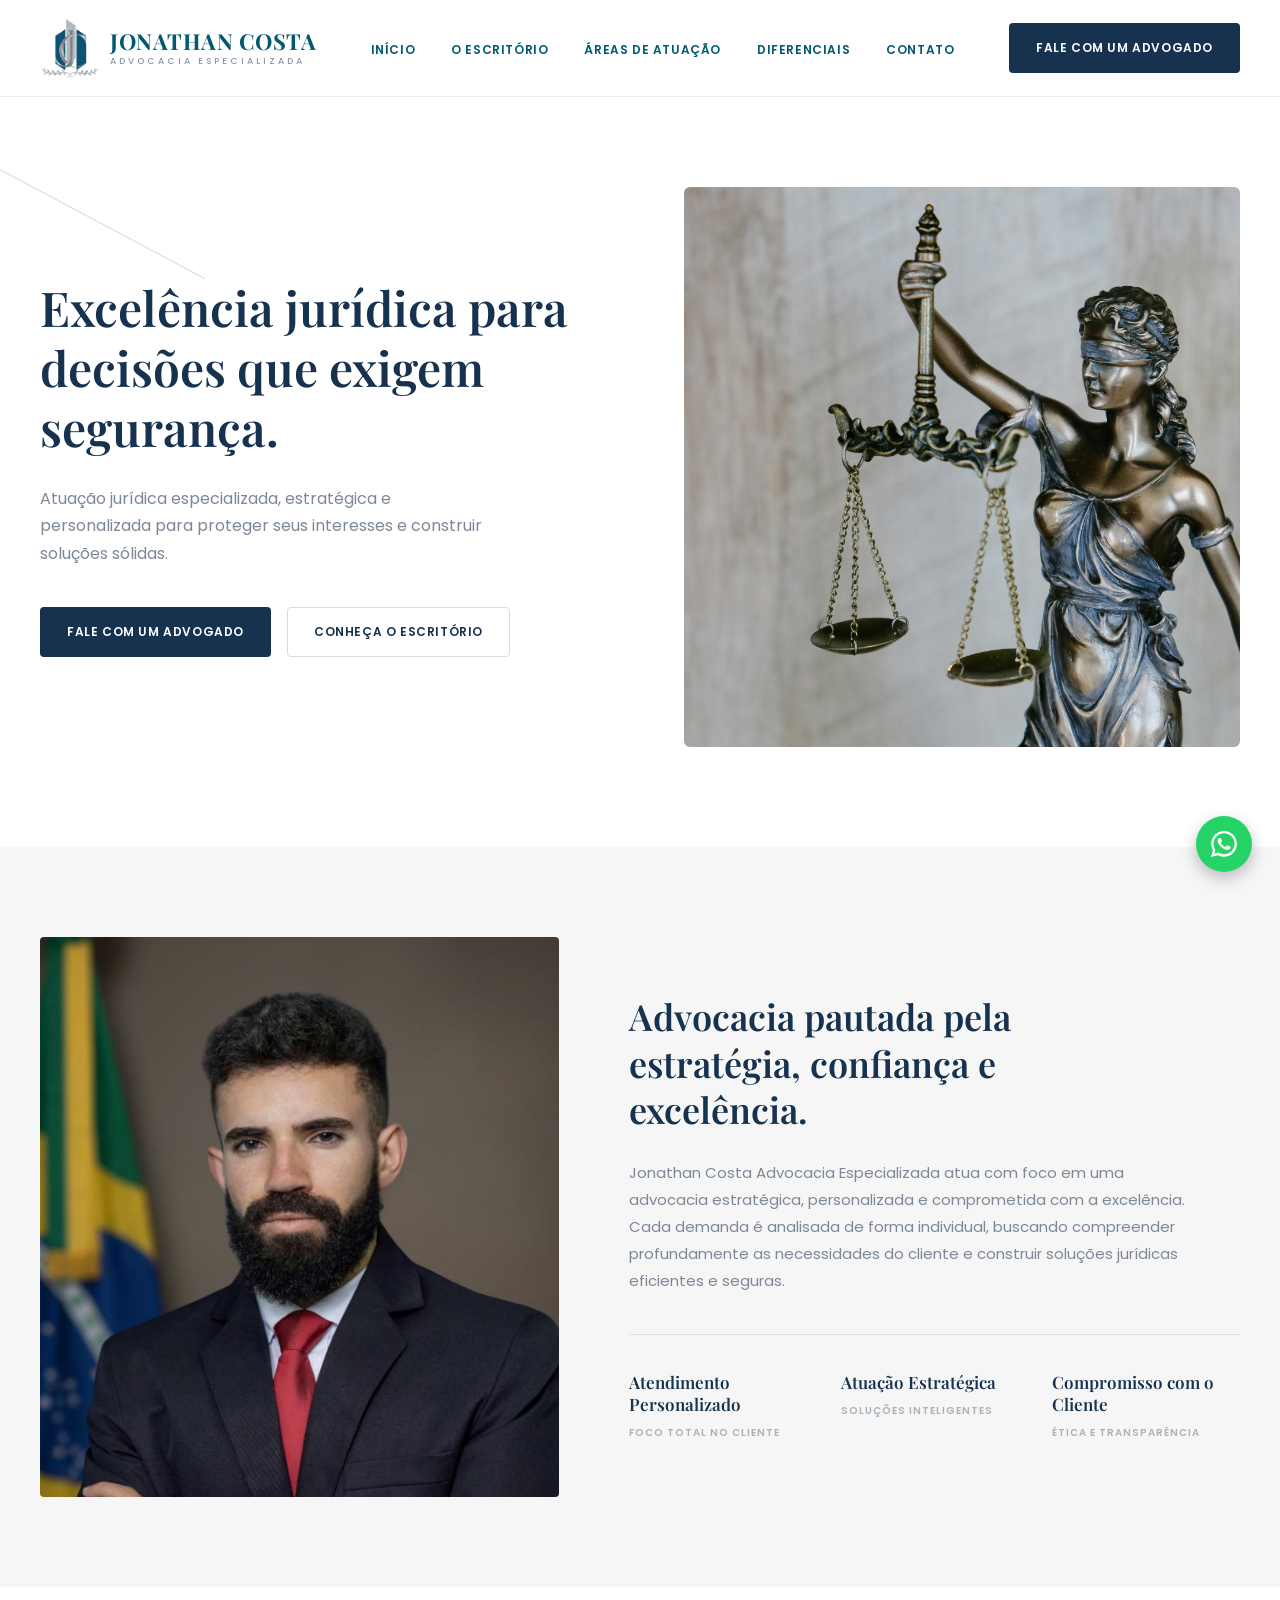
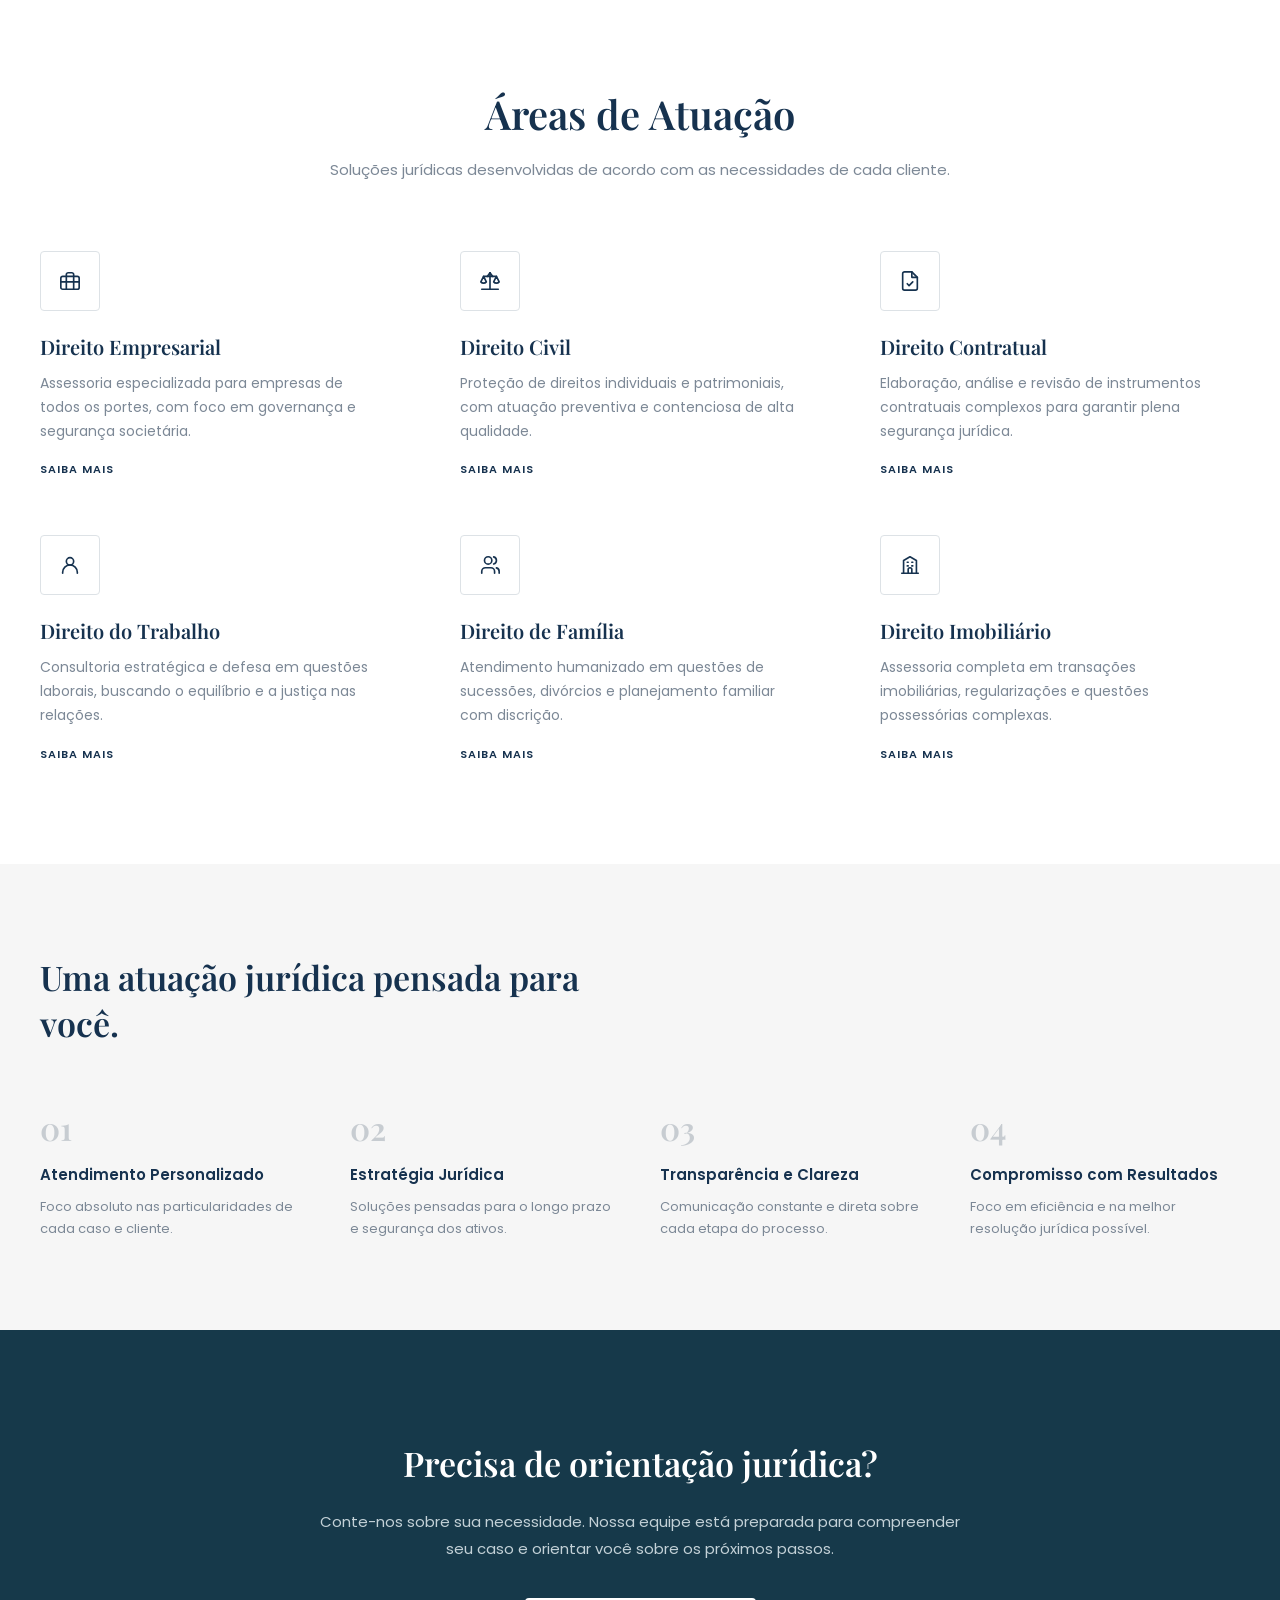
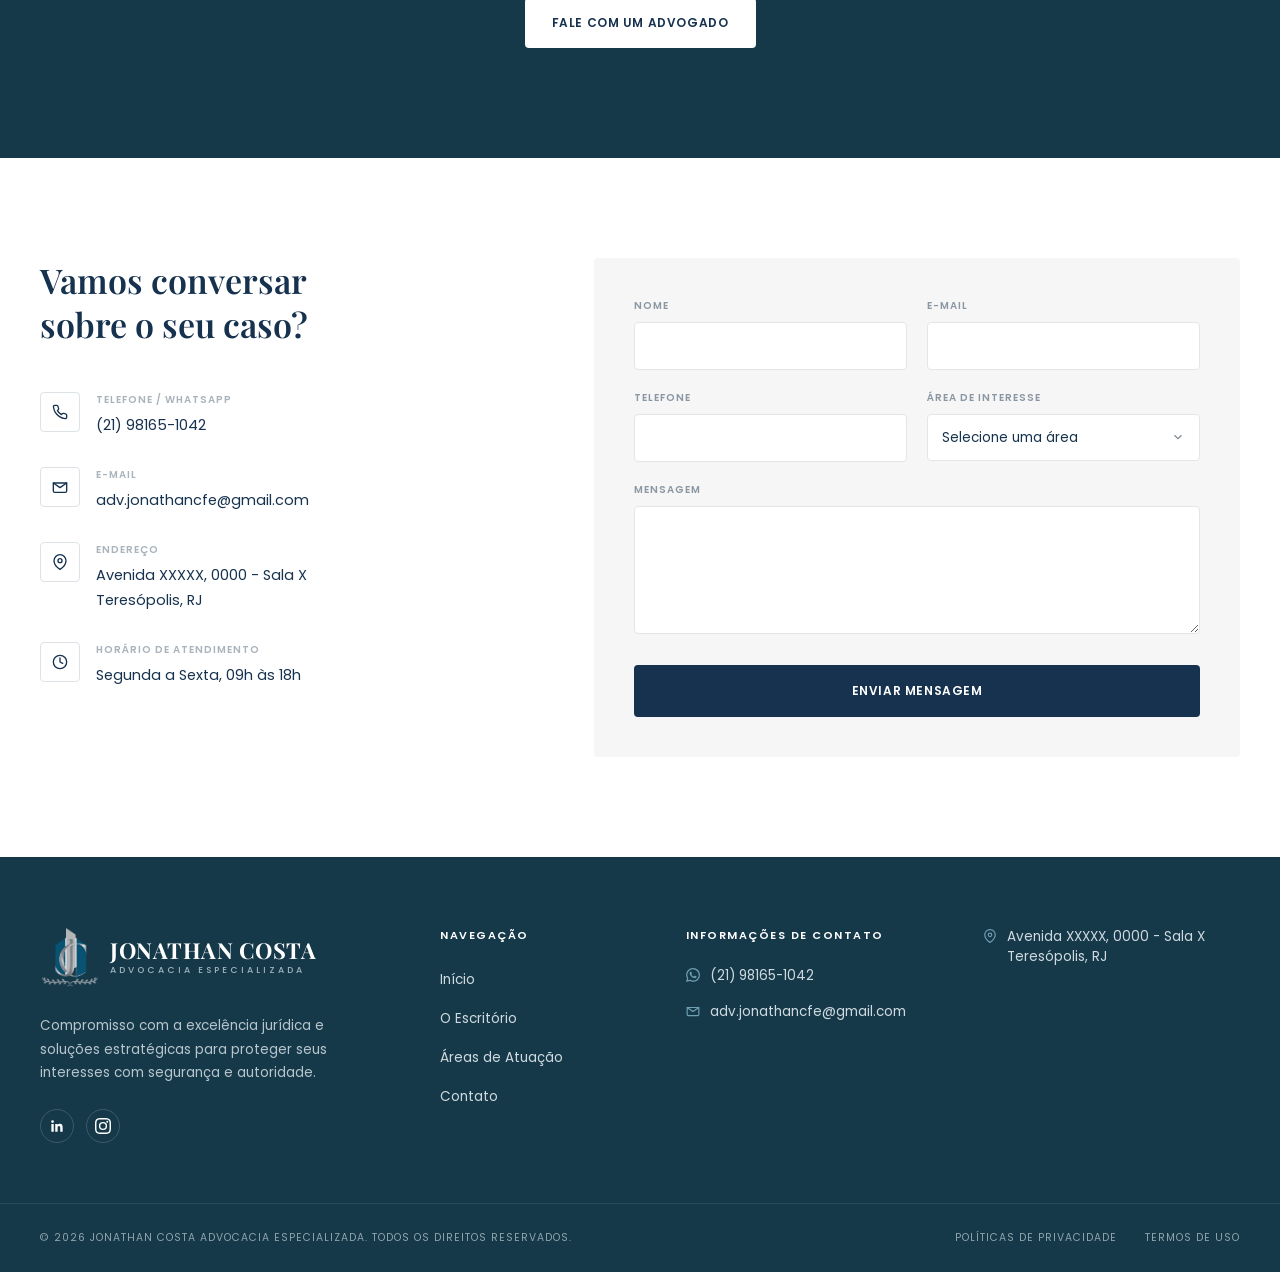
==== index.html @ 5e82b1e2 "Atualização dados de contato" ====
<!DOCTYPE html>
<html lang="pt-BR">

<head>
    <meta charset="UTF-8" />
    <meta name="viewport" content="width=device-width, initial-scale=1.0" />
    <title>Jonathan Costa | Advocacia Especializada</title>

    <link rel="preconnect" href="https://fonts.googleapis.com" />
    <link rel="preconnect" href="https://fonts.gstatic.com" crossorigin />
    <link
        href="https://fonts.googleapis.com/css2?family=Playfair+Display:wght@600;700&family=Poppins:wght@400;500;600&display=swap"
        rel="stylesheet" />

    <link rel="stylesheet" href="/css/header.css" />
    <link rel="stylesheet" href="/css/index.css" />
    <link rel="stylesheet" href="/css/footer.css" />
</head>

<body>

    <!-- O header é injetado aqui via JavaScript, a partir do arquivo header.html -->
    <div id="header-placeholder"></div>

    <main>
        <section class="hero" id="inicio">
            <div class="hero-container">
                <div class="hero-content">
                    <h1>Excelência jurídica para decisões que exigem segurança.</h1>
                    <p class="hero-subtitle">
                        Atuação jurídica especializada, estratégica e personalizada para
                        proteger seus interesses e construir soluções sólidas.
                    </p>
                    <div class="hero-actions">
                        <a href="#contato" class="btn btn-primary">Fale com um Advogado</a>
                        <a href="#escritorio" class="btn btn-secondary">Conheça o Escritório</a>
                    </div>
                </div>

                <div class="hero-media">
                    <img src="/assets/adv_balanca.jpg" alt="Sala de reuniões do escritório de advocacia" />
                </div>
            </div>
        </section>

        <section class="about" id="escritorio">
            <div class="about-container">
                <div class="about-media">
                    <img src="/photos/JCADV_PROFILE.jpg" alt="Advogado Jonathan Costa" />
                </div>

                <div class="about-content">
                    <h2>Advocacia pautada pela estratégia, confiança e excelência.</h2>

                    <p class="about-text">
                        Jonathan Costa Advocacia Especializada atua com foco em uma advocacia
                        estratégica, personalizada e comprometida com a excelência. Cada demanda é
                        analisada de forma individual, buscando compreender profundamente as
                        necessidades do cliente e construir soluções jurídicas eficientes e seguras.
                    </p>

                    <div class="about-divider"></div>

                    <div class="about-features">
                        <div class="about-feature">
                            <h3>Atendimento Personalizado</h3>
                            <span>Foco total no cliente</span>
                        </div>
                        <div class="about-feature">
                            <h3>Atuação Estratégica</h3>
                            <span>Soluções inteligentes</span>
                        </div>
                        <div class="about-feature">
                            <h3>Compromisso com o Cliente</h3>
                            <span>Ética e transparência</span>
                        </div>
                    </div>
                </div>
            </div>
        </section>

        <section class="areas" id="areas">
            <div class="areas-container">
                <div class="areas-header">
                    <h2>Áreas de Atuação</h2>
                    <p>Soluções jurídicas desenvolvidas de acordo com as necessidades de cada cliente.</p>
                </div>

                <div class="areas-grid">
                    <article class="area-card">
                        <div class="area-icon">
                            <svg width="22" height="22" viewBox="0 0 24 24" fill="none" stroke="currentColor"
                                stroke-width="1.8" stroke-linecap="round" stroke-linejoin="round">
                                <rect x="2" y="7" width="20" height="14" rx="2" />
                                <path d="M16 21V5a2 2 0 0 0-2-2h-4a2 2 0 0 0-2 2v16" />
                                <path d="M2 13h20" />
                            </svg>
                        </div>
                        <h3>Direito Empresarial</h3>
                        <p>Assessoria especializada para empresas de todos os portes, com foco em governança e segurança
                            societária.</p>
                        <a href="#contato" class="area-link">Saiba Mais</a>
                    </article>

                    <article class="area-card">
                        <div class="area-icon">
                            <svg width="22" height="22" viewBox="0 0 24 24" fill="none" stroke="currentColor"
                                stroke-width="1.8" stroke-linecap="round" stroke-linejoin="round">
                                <path d="M12 3v18" />
                                <path d="M5 7l-3 6a4 4 0 0 0 6 0z" />
                                <path d="M19 7l-3 6a4 4 0 0 0 6 0z" />
                                <path d="M3 21h18" />
                                <path d="M5 7h14" />
                                <path d="M12 3l3 4" />
                                <path d="M12 3l-3 4" />
                            </svg>
                        </div>
                        <h3>Direito Civil</h3>
                        <p>Proteção de direitos individuais e patrimoniais, com atuação preventiva e contenciosa de alta
                            qualidade.</p>
                        <a href="#contato" class="area-link">Saiba Mais</a>
                    </article>

                    <article class="area-card">
                        <div class="area-icon">
                            <svg width="22" height="22" viewBox="0 0 24 24" fill="none" stroke="currentColor"
                                stroke-width="1.8" stroke-linecap="round" stroke-linejoin="round">
                                <path d="M14 2H6a2 2 0 0 0-2 2v16a2 2 0 0 0 2 2h12a2 2 0 0 0 2-2V8z" />
                                <path d="M14 2v6h6" />
                                <path d="M9 15l2 2 4-4" />
                            </svg>
                        </div>
                        <h3>Direito Contratual</h3>
                        <p>Elaboração, análise e revisão de instrumentos contratuais complexos para garantir plena
                            segurança jurídica.</p>
                        <a href="#contato" class="area-link">Saiba Mais</a>
                    </article>

                    <article class="area-card">
                        <div class="area-icon">
                            <svg width="22" height="22" viewBox="0 0 24 24" fill="none" stroke="currentColor"
                                stroke-width="1.8" stroke-linecap="round" stroke-linejoin="round">
                                <circle cx="12" cy="8" r="4" />
                                <path d="M4 21v-1a8 8 0 0 1 16 0v1" />
                            </svg>
                        </div>
                        <h3>Direito do Trabalho</h3>
                        <p>Consultoria estratégica e defesa em questões laborais, buscando o equilíbrio e a justiça nas
                            relações.</p>
                        <a href="#contato" class="area-link">Saiba Mais</a>
                    </article>

                    <article class="area-card">
                        <div class="area-icon">
                            <svg width="22" height="22" viewBox="0 0 24 24" fill="none" stroke="currentColor"
                                stroke-width="1.8" stroke-linecap="round" stroke-linejoin="round">
                                <path d="M17 21v-2a4 4 0 0 0-4-4H7a4 4 0 0 0-4 4v2" />
                                <circle cx="10" cy="7" r="4" />
                                <path d="M22 21v-2a4 4 0 0 0-3-3.87" />
                                <path d="M16 3.13a4 4 0 0 1 0 7.75" />
                            </svg>
                        </div>
                        <h3>Direito de Família</h3>
                        <p>Atendimento humanizado em questões de sucessões, divórcios e planejamento familiar com
                            discrição.</p>
                        <a href="#contato" class="area-link">Saiba Mais</a>
                    </article>

                    <article class="area-card">
                        <div class="area-icon">
                            <svg width="22" height="22" viewBox="0 0 24 24" fill="none" stroke="currentColor"
                                stroke-width="1.8" stroke-linecap="round" stroke-linejoin="round">
                                <path d="M3 21h18" />
                                <path d="M5 21V7l7-4 7 4v14" />
                                <path d="M9 9h1" />
                                <path d="M9 13h1" />
                                <path d="M14 9h1" />
                                <path d="M14 13h1" />
                                <path d="M10 21v-4a2 2 0 0 1 2-2 2 2 0 0 1 2 2v4" />
                            </svg>
                        </div>
                        <h3>Direito Imobiliário</h3>
                        <p>Assessoria completa em transações imobiliárias, regularizações e questões possessórias
                            complexas.</p>
                        <a href="#contato" class="area-link">Saiba Mais</a>
                    </article>
                </div>
            </div>
        </section>

        <section class="differentials" id="diferenciais">
            <div class="differentials-container">
                <h2>Uma atuação jurídica pensada para você.</h2>

                <div class="differentials-grid">
                    <div class="differential-item">
                        <span class="differential-number">01</span>
                        <h3>Atendimento Personalizado</h3>
                        <p>Foco absoluto nas particularidades de cada caso e cliente.</p>
                    </div>

                    <div class="differential-item">
                        <span class="differential-number">02</span>
                        <h3>Estratégia Jurídica</h3>
                        <p>Soluções pensadas para o longo prazo e segurança dos ativos.</p>
                    </div>

                    <div class="differential-item">
                        <span class="differential-number">03</span>
                        <h3>Transparência e Clareza</h3>
                        <p>Comunicação constante e direta sobre cada etapa do processo.</p>
                    </div>

                    <div class="differential-item">
                        <span class="differential-number">04</span>
                        <h3>Compromisso com Resultados</h3>
                        <p>Foco em eficiência e na melhor resolução jurídica possível.</p>
                    </div>
                </div>
            </div>
        </section>

        <section class="cta">
            <div class="cta-container">
                <h2>Precisa de orientação jurídica?</h2>
                <p>
                    Conte-nos sobre sua necessidade. Nossa equipe está preparada para
                    compreender seu caso e orientar você sobre os próximos passos.
                </p>
                <a href="#contato" class="btn btn-cta">Fale com um Advogado</a>
            </div>
        </section>

        <section class="contact" id="contato">
            <div class="contact-container">
                <div class="contact-info">
                    <h2>Vamos conversar sobre o seu caso?</h2>

                    <ul class="contact-info-list">
                        <li>
                            <span class="contact-info-icon">
                                <svg width="16" height="16" viewBox="0 0 24 24" fill="none" stroke="currentColor"
                                    stroke-width="2" stroke-linecap="round" stroke-linejoin="round">
                                    <path
                                        d="M22 16.92v3a2 2 0 0 1-2.18 2 19.79 19.79 0 0 1-8.63-3.07 19.5 19.5 0 0 1-6-6 19.79 19.79 0 0 1-3.07-8.67A2 2 0 0 1 4.11 2h3a2 2 0 0 1 2 1.72c.127.96.361 1.903.7 2.81a2 2 0 0 1-.45 2.11L8.09 9.91a16 16 0 0 0 6 6l1.27-1.27a2 2 0 0 1 2.11-.45c.907.339 1.85.573 2.81.7A2 2 0 0 1 22 16.92z" />
                                </svg>
                            </span>
                            <div>
                                <span class="contact-info-label">Telefone / WhatsApp</span>
                                <a href="https://wa.me/5521981651042" target="_blank" rel="noopener">(21) 98165-1042</a>
                            </div>
                        </li>

                        <li>
                            <span class="contact-info-icon">
                                <svg width="16" height="16" viewBox="0 0 24 24" fill="none" stroke="currentColor"
                                    stroke-width="2" stroke-linecap="round" stroke-linejoin="round">
                                    <path d="M4 4h16v16H4z" stroke="none" />
                                    <path d="M22 6l-10 7L2 6" />
                                    <path d="M2 6h20v12a2 2 0 0 1-2 2H4a2 2 0 0 1-2-2V6z" />
                                </svg>
                            </span>
                            <div>
                                <span class="contact-info-label">E-mail</span>
                                <a href="mailto:adv.jonathancfe@gmail.com">adv.jonathancfe@gmail.com</a>
                            </div>
                        </li>

                        <li>
                            <span class="contact-info-icon">
                                <svg width="16" height="16" viewBox="0 0 24 24" fill="none" stroke="currentColor"
                                    stroke-width="2" stroke-linecap="round" stroke-linejoin="round">
                                    <path d="M21 10c0 7-9 13-9 13s-9-6-9-13a9 9 0 0 1 18 0z" />
                                    <circle cx="12" cy="10" r="3" />
                                </svg>
                            </span>
                            <div>
                                <span class="contact-info-label">Endereço</span>
                                <span class="contact-info-text">Avenida XXXXX, 0000 - Sala X<br />Teresópolis, RJ</span>
                            </div>
                        </li>

                        <li>
                            <span class="contact-info-icon">
                                <svg width="16" height="16" viewBox="0 0 24 24" fill="none" stroke="currentColor"
                                    stroke-width="2" stroke-linecap="round" stroke-linejoin="round">
                                    <circle cx="12" cy="12" r="10" />
                                    <path d="M12 6v6l4 2" />
                                </svg>
                            </span>
                            <div>
                                <span class="contact-info-label">Horário de Atendimento</span>
                                <span class="contact-info-text">Segunda a Sexta, 09h às 18h</span>
                            </div>
                        </li>
                    </ul>
                </div>

                <form class="contact-form" id="contactForm" novalidate>
                    <div class="form-row">
                        <div class="form-group">
                            <label for="nome">Nome</label>
                            <input type="text" id="nome" name="nome" required />
                        </div>

                        <div class="form-group">
                            <label for="email">E-mail</label>
                            <input type="email" id="email" name="email" required />
                        </div>
                    </div>

                    <div class="form-row">
                        <div class="form-group">
                            <label for="telefone">Telefone</label>
                            <input type="tel" id="telefone" name="telefone" />
                        </div>

                        <div class="form-group">
                            <label for="area">Área de Interesse</label>
                            <select id="area" name="area">
                                <option value="" selected disabled>Selecione uma área</option>
                                <option value="empresarial">Direito Empresarial</option>
                                <option value="civil">Direito Civil</option>
                                <option value="contratual">Direito Contratual</option>
                                <option value="trabalho">Direito do Trabalho</option>
                                <option value="familia">Direito de Família</option>
                                <option value="imobiliario">Direito Imobiliário</option>
                            </select>
                        </div>
                    </div>

                    <div class="form-group">
                        <label for="mensagem">Mensagem</label>
                        <textarea id="mensagem" name="mensagem" rows="5" required></textarea>
                    </div>

                    <button type="submit" class="btn btn-primary form-submit">Enviar Mensagem</button>
                </form>
            </div>
        </section>

        <div id="footer-placeholder"></div>
    </main>

    <script>
        // Carrega o header.html dentro do #header-placeholder
        fetch("/components/header.html")
            .then((res) => res.text())
            .then((html) => {
                document.getElementById("header-placeholder").innerHTML = html;
                initMenuToggle();
            })
            .catch((err) => console.error("Erro ao carregar o header:", err));

        // Carrega o footer.html dentro do #footer-placeholder
        fetch("/components/footer.html")
            .then((res) => res.text())
            .then((html) => {
                document.getElementById("footer-placeholder").innerHTML = html;
            })
            .catch((err) => console.error("Erro ao carregar o footer:", err));

        // Controla a abertura/fechamento do menu mobile
        function initMenuToggle() {
            const toggle = document.querySelector(".menu-toggle");
            const nav = document.querySelector(".main-nav");

            if (!toggle || !nav) return;

            toggle.addEventListener("click", () => {
                const isOpen = nav.classList.toggle("open");
                toggle.setAttribute("aria-expanded", isOpen);
            });
        }

    </script>
</body>

</html>
---- css/header.css ----
/* ===== HEADER ===== */
.site-header {
  position: sticky;
  top: 0;
  z-index: 100;
  background: #ffffff;
  border-bottom: 1px solid #ececec;
}

.header-container {
  max-width: 1280px;
  margin: 0 auto;
  padding: 18px 40px;
  display: flex;
  align-items: center;
  justify-content: space-between;
  gap: 24px;
}

/* Logo */
.logo {
  display: flex;
  align-items: center;
  gap: 10px;
  text-decoration: none;
}

.logo-icon {
  height: 60px;
  width: 60px;
  object-fit: contain;
}

.logo-text {
  display: flex;
  flex-direction: column;
  line-height: 1.1;
}


.logo-name {
  font-family: "Playfair Display", serif;
  font-size: 22px;
  font-weight: 700;
  color: #015971;
  letter-spacing: 0.5px;
}

.logo-tagline {
  font-family: "Poppins", sans-serif;
  font-size: 9px;
  font-weight: 500;
  color: #8a97a3;
  letter-spacing: 3px;
  margin-top: 4px;
}

/* Nav */
.main-nav {
  flex: 1;
  display: flex;
  justify-content: center;
}

.main-nav ul {
  display: flex;
  list-style: none;
  gap: 36px;
  margin: 0;
  padding: 0;
}

.main-nav a {
  font-family: "Poppins", sans-serif;
  font-size: 12px;
  font-weight: 600;
  letter-spacing: 0.6px;
  text-transform: uppercase;
  color: #015971;
  text-decoration: none;
  transition: color 0.2s ease;
}

.main-nav a:hover,
.main-nav a:focus-visible {
  color: #c98a4b;
}

/* CTA button in header */
.header-cta {
  flex-shrink: 0;
  white-space: nowrap;
}

/* Mobile menu toggle */
.menu-toggle {
  display: none;
  flex-direction: column;
  justify-content: space-between;
  width: 26px;
  height: 18px;
  background: none;
  border: none;
  cursor: pointer;
  padding: 0;
}

.menu-toggle span {
  display: block;
  height: 2px;
  width: 100%;
  background: #015971;
  border-radius: 2px;
}

/* ===== Responsive ===== */
@media (max-width: 960px) {
  .main-nav {
    position: absolute;
    top: 100%;
    left: 0;
    right: 0;
    background: #ffffff;
    border-bottom: 1px solid #ececec;
    display: none;
  }

  .main-nav.open {
    display: block;
  }

  .main-nav ul {
    flex-direction: column;
    align-items: center;
    gap: 20px;
    padding: 24px 0;
  }

  .header-cta {
    display: none;
  }

  .menu-toggle {
    display: flex;
  }
}

@media (max-width: 600px) {
  .header-container {
    padding: 16px 20px;
  }
}
---- css/index.css ----
/* ===== RESET / BASE ===== */
* {
  margin: 0;
  padding: 0;
  box-sizing: border-box;
}

body {
  font-family: "Poppins", sans-serif;
  color: #16324f;
  background: #ffffff;
  -webkit-font-smoothing: antialiased;
}

a {
  color: inherit;
}

img {
  max-width: 100%;
  display: block;
}

/* ===== BUTTONS ===== */
.btn {
  display: inline-flex;
  align-items: center;
  justify-content: center;
  padding: 15px 26px;
  font-family: "Poppins", sans-serif;
  font-size: 12px;
  font-weight: 600;
  letter-spacing: 0.6px;
  text-transform: uppercase;
  text-decoration: none;
  border-radius: 4px;
  border: 1px solid transparent;
  cursor: pointer;
  transition: background 0.2s ease, color 0.2s ease, border-color 0.2s ease;
}

.btn-primary {
  background: #16324f;
  color: #ffffff;
}

.btn-primary:hover {
  background: #0e2237;
}

.btn-secondary {
  background: #ffffff;
  color: #16324f;
  border-color: #d7dce1;
}

.btn-secondary:hover {
  border-color: #16324f;
}

/* ===== HERO ===== */
.hero {
  position: relative;
  overflow: hidden;
}

.hero-container {
  max-width: 1280px;
  margin: 0 auto;
  padding: 90px 40px 100px;
  display: grid;
  grid-template-columns: 1.05fr 1fr;
  gap: 60px;
  align-items: center;
}

.hero-content h1 {
  font-family: "Playfair Display", serif;
  font-weight: 600;
  font-size: 48px;
  line-height: 1.25;
  color: #16324f;
  max-width: 560px;
}

.hero-subtitle {
  margin-top: 28px;
  font-size: 16px;
  line-height: 1.7;
  color: #7c8896;
  max-width: 460px;
}

.hero-actions {
  margin-top: 40px;
  display: flex;
  gap: 16px;
  flex-wrap: wrap;
}

.hero-media {
  position: relative;
}

.hero-media img {
  width: 100%;
  height: 560px;
  object-fit: cover;
  border-radius: 6px;
}

/* Decorative diagonal line accents, echoing the original layout */
.hero::before {
  content: "";
  position: absolute;
  top: 120px;
  left: -40px;
  width: 260px;
  height: 1px;
  background: #d7dce1;
  transform: rotate(28deg);
  z-index: -1;
}


/* ===== Responsive ===== */
@media (max-width: 960px) {
  .hero-container {
    grid-template-columns: 1fr;
    padding: 60px 24px 60px;
  }

  .hero-content h1 {
    font-size: 36px;
    max-width: 100%;
  }

  .hero-subtitle {
    max-width: 100%;
  }

  .hero-media img {
    height: 380px;
  }
}

@media (max-width: 480px) {
  .hero-content h1 {
    font-size: 28px;
  }

  .hero-actions {
    flex-direction: column;
  }

  .btn {
    width: 100%;
  }
}

/* ===== ABOUT / O ESCRITÓRIO ===== */
.about {
  background: #f6f6f6;
}

.about-container {
  max-width: 1280px;
  margin: 0 auto;
  padding: 90px 40px;
  display: grid;
  grid-template-columns: 0.85fr 1fr;
  gap: 70px;
  align-items: center;
}

.about-media img {
  width: 100%;
  height: 560px;
  object-fit: cover;
  border-radius: 4px;
}

.about-content h2 {
  font-family: "Playfair Display", serif;
  font-weight: 600;
  font-size: 36px;
  line-height: 1.3;
  color: #16324f;
  max-width: 520px;
}

.about-text {
  margin-top: 26px;
  font-size: 15px;
  line-height: 1.8;
  color: #7c8896;
  max-width: 560px;
}

.about-divider {
  margin-top: 40px;
  height: 1px;
  background: #dcdfe3;
}

.about-features {
  margin-top: 36px;
  display: grid;
  grid-template-columns: repeat(3, 1fr);
  gap: 24px;
}

.about-feature h3 {
  font-family: "Playfair Display", serif;
  font-weight: 600;
  font-size: 17px;
  color: #16324f;
  line-height: 1.3;
}

.about-feature span {
  display: block;
  margin-top: 10px;
  font-size: 10px;
  font-weight: 600;
  letter-spacing: 1px;
  text-transform: uppercase;
  color: #a9b3bc;
}

/* ===== Responsive ===== */
@media (max-width: 960px) {
  .about-container {
    grid-template-columns: 1fr;
    padding: 60px 24px;
    gap: 40px;
  }

  .about-media img {
    height: 380px;
  }

  .about-content h2 {
    font-size: 30px;
    max-width: 100%;
  }

  .about-text {
    max-width: 100%;
  }

  .about-features {
    grid-template-columns: 1fr 1fr;
  }
}

@media (max-width: 560px) {
  .about-features {
    grid-template-columns: 1fr;
  }
}

/* ===== ÁREAS DE ATUAÇÃO ===== */
.areas {
  background: #ffffff;
}

.areas-container {
  max-width: 1280px;
  margin: 0 auto;
  padding: 100px 40px;
}

.areas-header {
  text-align: center;
  max-width: 620px;
  margin: 0 auto 70px;
}

.areas-header h2 {
  font-family: "Playfair Display", serif;
  font-weight: 600;
  font-size: 40px;
  color: #16324f;
}

.areas-header p {
  margin-top: 18px;
  font-size: 15px;
  color: #7c8896;
}

.areas-grid {
  display: grid;
  grid-template-columns: repeat(3, 1fr);
  column-gap: 60px;
  row-gap: 56px;
}

.area-card {
  display: flex;
  flex-direction: column;
}

.area-icon {
  display: flex;
  align-items: center;
  justify-content: center;
  width: 60px;
  height: 60px;
  border: 1px solid #dde2e6;
  border-radius: 4px;
  color: #16324f;
  margin-bottom: 22px;
}

.area-card h3 {
  font-family: "Playfair Display", serif;
  font-weight: 600;
  font-size: 20px;
  color: #16324f;
  margin-bottom: 12px;
}

.area-card p {
  font-size: 14px;
  line-height: 1.7;
  color: #7c8896;
  max-width: 340px;
}

.area-link {
  display: inline-block;
  margin-top: 18px;
  font-size: 11px;
  font-weight: 600;
  letter-spacing: 1px;
  text-transform: uppercase;
  color: #16324f;
  text-decoration: none;
  border-bottom: 1px solid transparent;
  width: fit-content;
  transition: color 0.2s ease, border-color 0.2s ease;
}

.area-link:hover {
  color: #c98a4b;
  border-color: #c98a4b;
}

/* ===== Responsive ===== */
@media (max-width: 960px) {
  .areas-container {
    padding: 70px 24px;
  }

  .areas-grid {
    grid-template-columns: 1fr 1fr;
    column-gap: 32px;
    row-gap: 44px;
  }

  .areas-header h2 {
    font-size: 32px;
  }
}

@media (max-width: 600px) {
  .areas-grid {
    grid-template-columns: 1fr;
  }
}

/* ===== DIFERENCIAIS ===== */
.differentials {
  background: #f6f6f6;
}

.differentials-container {
  max-width: 1280px;
  margin: 0 auto;
  padding: 90px 40px;
}

.differentials-container h2 {
  font-family: "Playfair Display", serif;
  font-weight: 600;
  font-size: 34px;
  color: #16324f;
  max-width: 620px;
}

.differentials-grid {
  margin-top: 60px;
  display: grid;
  grid-template-columns: repeat(4, 1fr);
  gap: 40px;
}

.differential-number {
  display: block;
  font-family: "Playfair Display", serif;
  font-weight: 600;
  font-size: 32px;
  color: #c7ccd1;
  margin-bottom: 14px;
}

.differential-item h3 {
  font-family: "Poppins", sans-serif;
  font-weight: 600;
  font-size: 15px;
  color: #16324f;
  margin-bottom: 10px;
}

.differential-item p {
  font-size: 13px;
  line-height: 1.7;
  color: #7c8896;
}

/* ===== Responsive ===== */
@media (max-width: 960px) {
  .differentials-container {
    padding: 60px 24px;
  }

  .differentials-grid {
    grid-template-columns: 1fr 1fr;
    row-gap: 40px;
  }

  .differentials-container h2 {
    font-size: 28px;
  }
}

@media (max-width: 560px) {
  .differentials-grid {
    grid-template-columns: 1fr;
  }
}

/* ===== CONTATO ===== */
.contact {
  background: #ffffff;
}

.contact-container {
  max-width: 1280px;
  margin: 0 auto;
  padding: 100px 40px;
  display: grid;
  grid-template-columns: 0.75fr 1fr;
  gap: 70px;
  align-items: start;
}

.contact-info h2 {
  font-family: "Playfair Display", serif;
  font-weight: 600;
  font-size: 34px;
  line-height: 1.3;
  color: #16324f;
  max-width: 340px;
}

.contact-info-list {
  list-style: none;
  margin-top: 46px;
  display: flex;
  flex-direction: column;
  gap: 30px;
}

.contact-info-list li {
  display: flex;
  align-items: flex-start;
  gap: 16px;
}

.contact-info-icon {
  flex-shrink: 0;
  display: flex;
  align-items: center;
  justify-content: center;
  width: 40px;
  height: 40px;
  border: 1px solid #dde2e6;
  border-radius: 4px;
  color: #16324f;
}

.contact-info-label {
  display: block;
  font-size: 10px;
  font-weight: 600;
  letter-spacing: 1px;
  text-transform: uppercase;
  color: #a9b3bc;
  margin-bottom: 4px;
}

.contact-info-list a,
.contact-info-text {
  font-size: 14.5px;
  color: #16324f;
  text-decoration: none;
  line-height: 1.5;
}

.contact-info-list a:hover {
  color: #c98a4b;
}

/* --- Form --- */
.contact-form {
  background: #f6f6f6;
  padding: 40px;
  border-radius: 4px;
}

.form-row {
  display: grid;
  grid-template-columns: 1fr 1fr;
  gap: 20px;
}

.form-group {
  margin-bottom: 20px;
}

.form-group label {
  display: block;
  font-size: 10px;
  font-weight: 600;
  letter-spacing: 1px;
  text-transform: uppercase;
  color: #8a97a3;
  margin-bottom: 8px;
}

.form-group input,
.form-group select,
.form-group textarea {
  width: 100%;
  padding: 13px 14px;
  font-family: "Poppins", sans-serif;
  font-size: 13.5px;
  color: #16324f;
  background: #ffffff;
  border: 1px solid #e2e6e9;
  border-radius: 4px;
  outline: none;
  transition: border-color 0.2s ease;
}

.form-group textarea {
  resize: vertical;
  min-height: 110px;
}

.form-group input:focus,
.form-group select:focus,
.form-group textarea:focus {
  border-color: #16324f;
}

.form-group select {
  appearance: none;
  background-image: url("data:image/svg+xml;utf8,<svg xmlns='http://www.w3.org/2000/svg' viewBox='0 0 24 24' fill='none' stroke='%237c8896' stroke-width='2'><path d='M6 9l6 6 6-6'/></svg>");
  background-repeat: no-repeat;
  background-position: right 14px center;
  background-size: 14px;
  color: #16324f;
}

.form-submit {
  width: 100%;
  padding: 16px;
  margin-top: 4px;
}

/* ===== Responsive ===== */
@media (max-width: 960px) {
  .contact-container {
    grid-template-columns: 1fr;
    padding: 60px 24px;
    gap: 50px;
  }

  .contact-info h2 {
    max-width: 100%;
  }

  .contact-form {
    padding: 28px;
  }
}

@media (max-width: 560px) {
  .form-row {
    grid-template-columns: 1fr;
    gap: 0;
  }
}

/* ===== CTA ===== */
.cta {
  background: #16394a;
}

.cta-container {
  max-width: 720px;
  margin: 0 auto;
  padding: 110px 40px;
  text-align: center;
}

.cta-container h2 {
  font-family: "Playfair Display", serif;
  font-weight: 600;
  font-size: 34px;
  color: #ffffff;
}

.cta-container p {
  margin-top: 22px;
  font-size: 15px;
  line-height: 1.8;
  color: #c3d1d7;
}

.btn-cta {
  margin-top: 36px;
  background: #ffffff;
  color: #16324f;
}

.btn-cta:hover {
  background: #e9edf0;
}

/* ===== Responsive ===== */
@media (max-width: 600px) {
  .cta-container {
    padding: 80px 24px;
  }

  .cta-container h2 {
    font-size: 26px;
  }
}
---- css/footer.css ----
/* ===== FOOTER ===== */
.site-footer {
  position: relative;
  background: #16394a;
  color: #ffffff;
  padding-top: 70px;
}

.footer-container {
  max-width: 1280px;
  margin: 0 auto;
  padding: 0 40px;
  display: grid;
  grid-template-columns: 1.4fr 0.8fr 1fr 1fr;
  gap: 40px;
}

.footer-col h3 {
  font-family: "Poppins", sans-serif;
  font-size: 11px;
  font-weight: 600;
  letter-spacing: 1.5px;
  text-transform: uppercase;
  color: #ffffff;
  margin-bottom: 22px;
}

/* --- About column --- */
.footer-logo {
  display: inline-flex;
  align-items: center;
  gap: 10px;
  text-decoration: none;
}

/* .logo-icon e .logo-text já vêm estilizados de header.css
   (mesmas classes reaproveitadas aqui, então não repetimos as regras) */

.footer-logo-name {
  font-family: "Playfair Display", serif;
  font-size: 22px;
  font-weight: 700;
  color: #ffffff;
  letter-spacing: 0.5px;
}

.footer-logo-tagline {
  font-family: "Poppins", sans-serif;
  font-size: 9px;
  font-weight: 500;
  letter-spacing: 3px;
  color: #9fb3bd;
  margin-top: 4px;
}

.footer-text {
  margin-top: 20px;
  font-size: 13.5px;
  line-height: 1.75;
  color: #b7c5cc;
  max-width: 320px;
}

.footer-social {
  display: flex;
  gap: 12px;
  margin-top: 24px;
}

.social-icon {
  display: flex;
  align-items: center;
  justify-content: center;
  width: 34px;
  height: 34px;
  border-radius: 50%;
  border: 1px solid #3c5a68;
  color: #ffffff;
  text-decoration: none;
  transition: background 0.2s ease, border-color 0.2s ease;
}

.social-icon:hover {
  background: #1e4c62;
  border-color: #4f7686;
}

/* --- Nav / contact / address columns --- */
.footer-nav ul,
.footer-contact ul,
.footer-address ul {
  list-style: none;
}

.footer-nav li {
  margin-bottom: 14px;
}

.footer-nav a {
  font-size: 13.5px;
  color: #cfdae0;
  text-decoration: none;
  transition: color 0.2s ease;
}

.footer-nav a:hover {
  color: #ffffff;
}

.footer-contact li,
.footer-address li {
  display: flex;
  align-items: flex-start;
  gap: 10px;
  margin-bottom: 16px;
  font-size: 13.5px;
  color: #cfdae0;
  line-height: 1.5;
}

.footer-contact li svg,
.footer-address li svg {
  flex-shrink: 0;
  margin-top: 2px;
  color: #6fa0b3;
}

.footer-contact a {
  color: #cfdae0;
  text-decoration: none;
  transition: color 0.2s ease;
}

.footer-contact a:hover {
  color: #ffffff;
}

/* --- Bottom bar --- */
.footer-bottom {
  margin-top: 60px;
  border-top: 1px solid #2a4c5a;
  padding: 26px 40px;
  max-width: 1280px;
  margin-left: auto;
  margin-right: auto;
  display: flex;
  align-items: center;
  justify-content: space-between;
  flex-wrap: wrap;
  gap: 16px;
}

.footer-bottom p {
  font-size: 10.5px;
  letter-spacing: 1px;
  text-transform: uppercase;
  color: #8fa4ac;
}

.footer-bottom-links {
  display: flex;
  gap: 28px;
}

.footer-bottom-links a {
  font-size: 10.5px;
  letter-spacing: 1px;
  text-transform: uppercase;
  color: #8fa4ac;
  text-decoration: none;
  transition: color 0.2s ease;
}

.footer-bottom-links a:hover {
  color: #ffffff;
}

/* --- WhatsApp floating button --- */
.whatsapp-float {
  position: fixed;
  right: 28px;
  bottom: 28px;
  width: 56px;
  height: 56px;
  border-radius: 50%;
  background: #25d366;
  display: flex;
  align-items: center;
  justify-content: center;
  box-shadow: 0 6px 16px rgba(0, 0, 0, 0.25);
  z-index: 200;
  transition: transform 0.2s ease;
}

.whatsapp-float:hover {
  transform: scale(1.08);
}

/* ===== Responsive ===== */
@media (max-width: 960px) {
  .footer-container {
    grid-template-columns: 1fr 1fr;
    gap: 40px 24px;
    padding: 0 24px;
  }
}

@media (max-width: 600px) {
  .footer-container {
    grid-template-columns: 1fr;
    padding: 0 24px;
  }

  .footer-bottom {
    flex-direction: column;
    align-items: flex-start;
    padding: 26px 24px;
  }
}
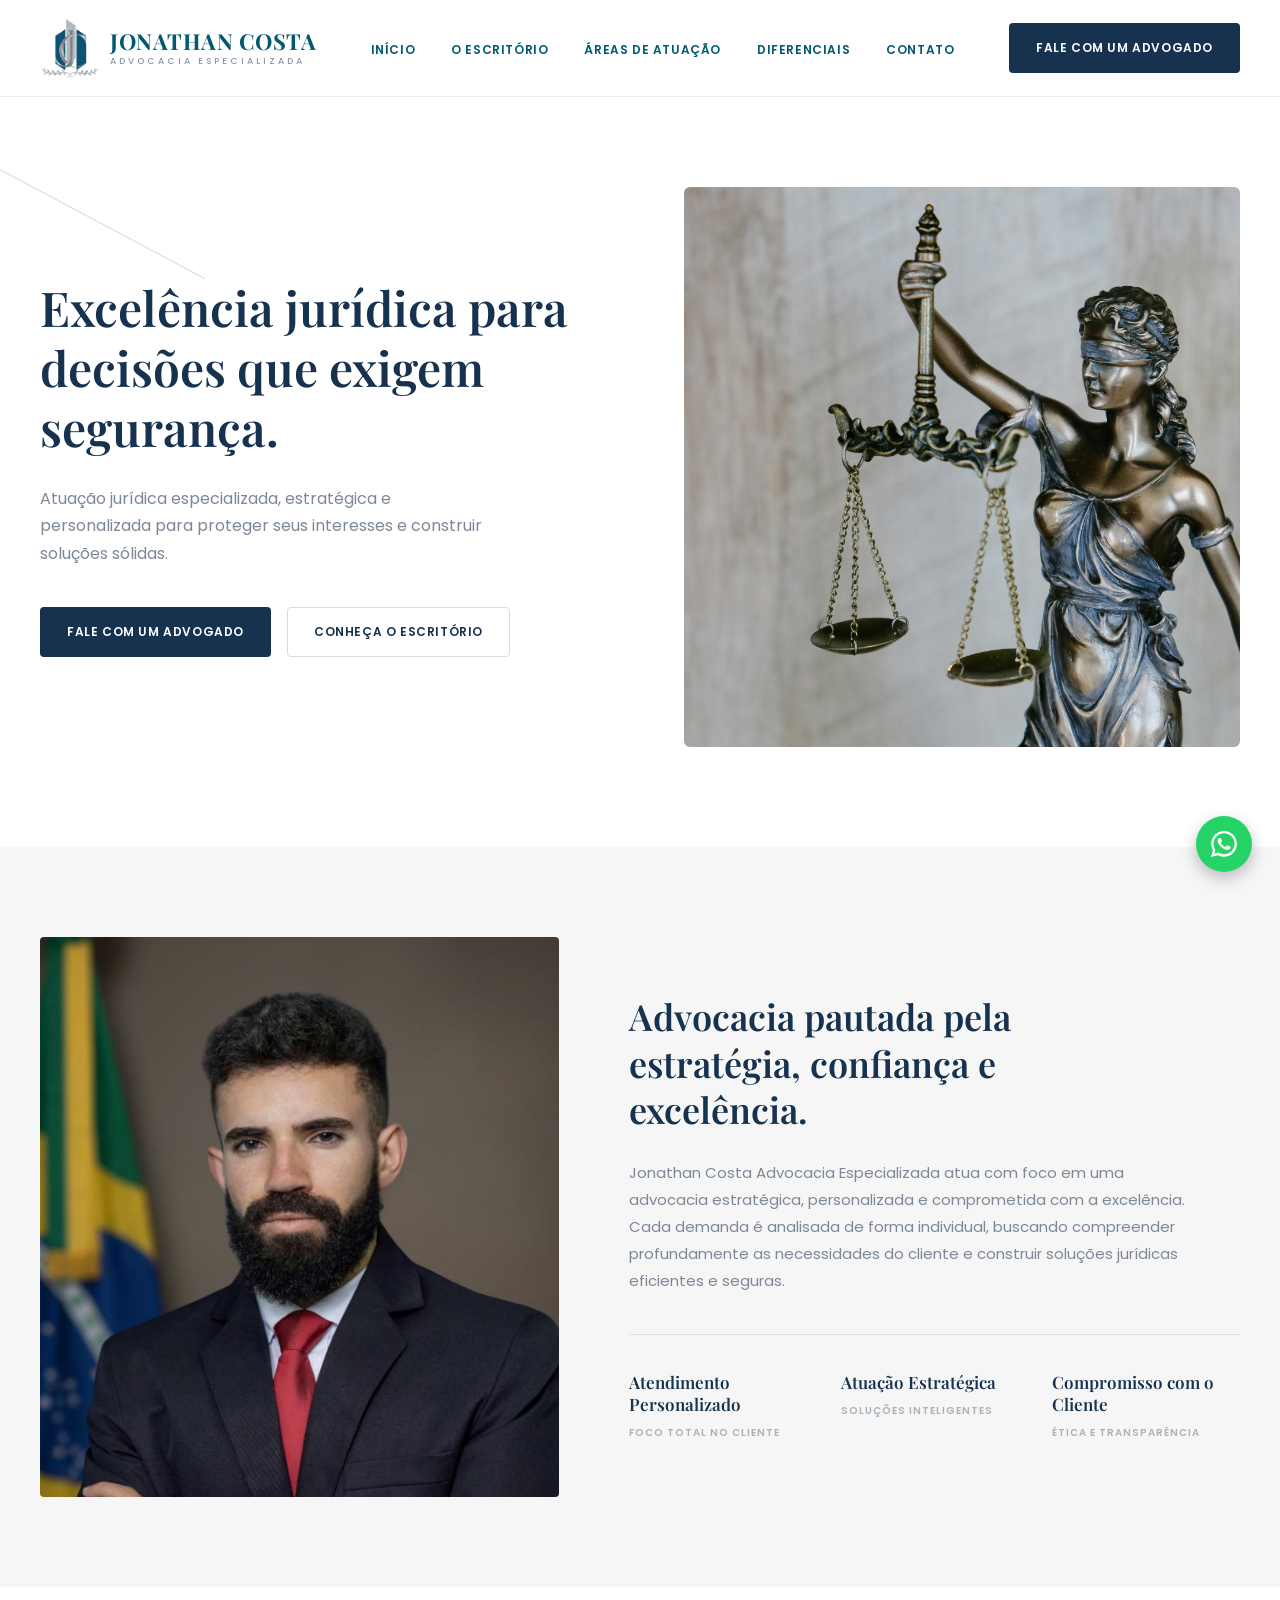
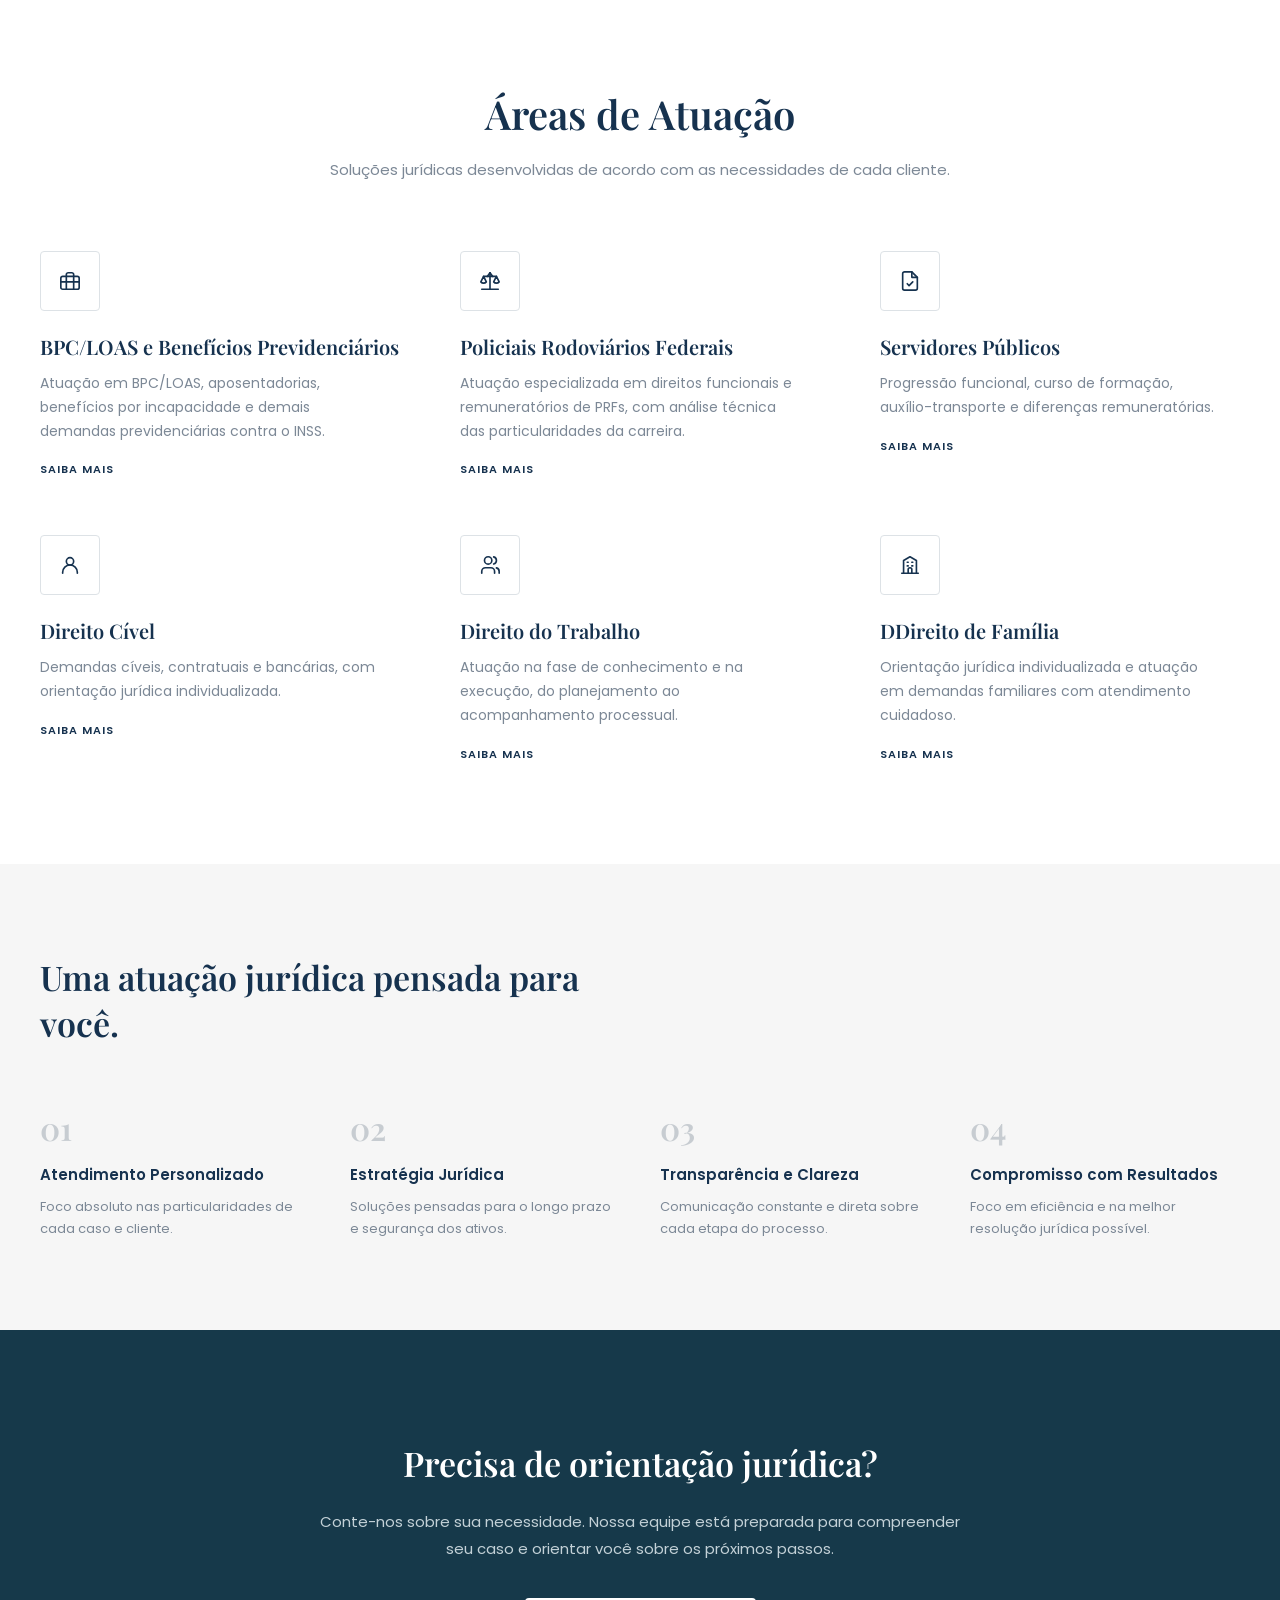
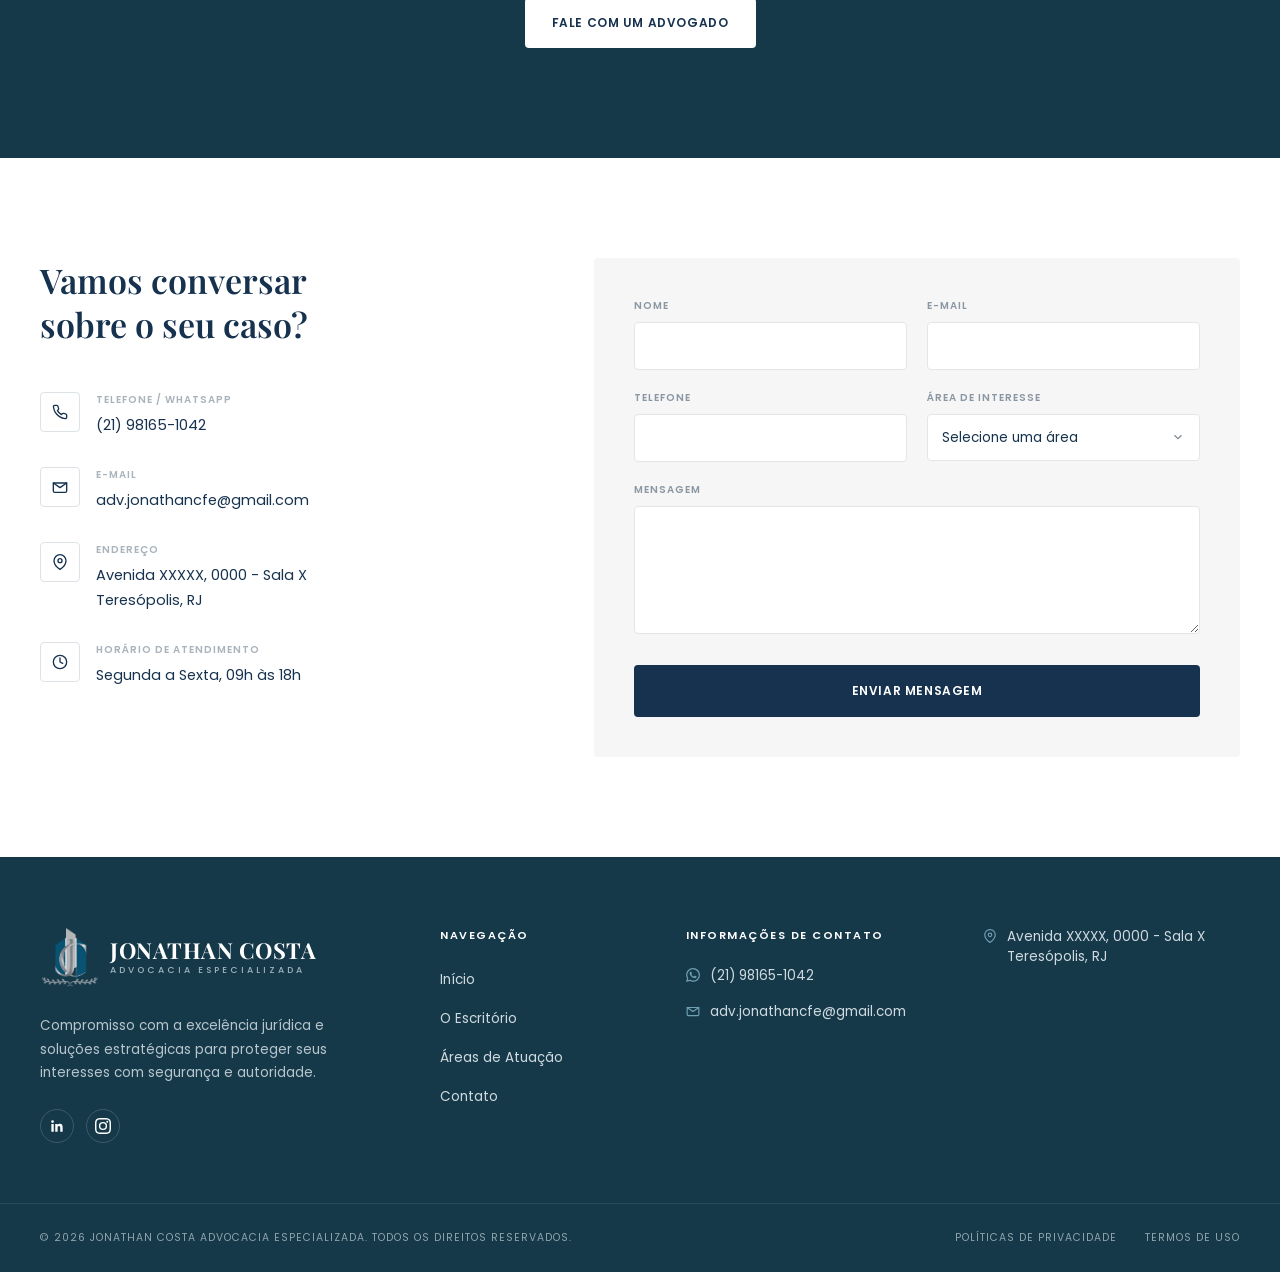
==== commit c75bd49b: "Atualização das áreas de atuação" ====
--- a/index.html
+++ b/index.html
@@ -11,6 +11,9 @@
     <link
         href="https://fonts.googleapis.com/css2?family=Playfair+Display:wght@600;700&family=Poppins:wght@400;500;600&display=swap"
         rel="stylesheet" />
+
+    <link rel="icon" type="image/png" href="/photos/favicon.png">
+
 
     <link rel="stylesheet" href="/css/header.css" />
     <link rel="stylesheet" href="/css/index.css" />
@@ -96,9 +99,8 @@
                                 <path d="M2 13h20" />
                             </svg>
                         </div>
-                        <h3>Direito Empresarial</h3>
-                        <p>Assessoria especializada para empresas de todos os portes, com foco em governança e segurança
-                            societária.</p>
+                        <h3>BPC/LOAS e Benefícios Previdenciários</h3>
+                        <p>Atuação em BPC/LOAS, aposentadorias, benefícios por incapacidade e demais demandas previdenciárias contra o INSS.</p>
                         <a href="#contato" class="area-link">Saiba Mais</a>
                     </article>
 
@@ -115,9 +117,8 @@
                                 <path d="M12 3l-3 4" />
                             </svg>
                         </div>
-                        <h3>Direito Civil</h3>
-                        <p>Proteção de direitos individuais e patrimoniais, com atuação preventiva e contenciosa de alta
-                            qualidade.</p>
+                        <h3>Policiais Rodoviários Federais</h3>
+                        <p>Atuação especializada em direitos funcionais e remuneratórios de PRFs, com análise técnica das particularidades da carreira.</p>
                         <a href="#contato" class="area-link">Saiba Mais</a>
                     </article>
 
@@ -130,9 +131,8 @@
                                 <path d="M9 15l2 2 4-4" />
                             </svg>
                         </div>
-                        <h3>Direito Contratual</h3>
-                        <p>Elaboração, análise e revisão de instrumentos contratuais complexos para garantir plena
-                            segurança jurídica.</p>
+                        <h3>Servidores Públicos</h3>
+                        <p>Progressão funcional, curso de formação, auxílio-transporte e diferenças remuneratórias.</p>
                         <a href="#contato" class="area-link">Saiba Mais</a>
                     </article>
 
@@ -144,9 +144,8 @@
                                 <path d="M4 21v-1a8 8 0 0 1 16 0v1" />
                             </svg>
                         </div>
-                        <h3>Direito do Trabalho</h3>
-                        <p>Consultoria estratégica e defesa em questões laborais, buscando o equilíbrio e a justiça nas
-                            relações.</p>
+                        <h3>Direito Cível</h3>
+                        <p>Demandas cíveis, contratuais e bancárias, com orientação jurídica individualizada.</p>
                         <a href="#contato" class="area-link">Saiba Mais</a>
                     </article>
 
@@ -160,9 +159,8 @@
                                 <path d="M16 3.13a4 4 0 0 1 0 7.75" />
                             </svg>
                         </div>
-                        <h3>Direito de Família</h3>
-                        <p>Atendimento humanizado em questões de sucessões, divórcios e planejamento familiar com
-                            discrição.</p>
+                        <h3>Direito do Trabalho</h3>
+                        <p>Atuação na fase de conhecimento e na execução, do planejamento ao acompanhamento processual.</p>
                         <a href="#contato" class="area-link">Saiba Mais</a>
                     </article>
 
@@ -179,9 +177,8 @@
                                 <path d="M10 21v-4a2 2 0 0 1 2-2 2 2 0 0 1 2 2v4" />
                             </svg>
                         </div>
-                        <h3>Direito Imobiliário</h3>
-                        <p>Assessoria completa em transações imobiliárias, regularizações e questões possessórias
-                            complexas.</p>
+                        <h3>DDireito de Família</h3>
+                        <p>Orientação jurídica individualizada e atuação em demandas familiares com atendimento cuidadoso.</p>
                         <a href="#contato" class="area-link">Saiba Mais</a>
                     </article>
                 </div>
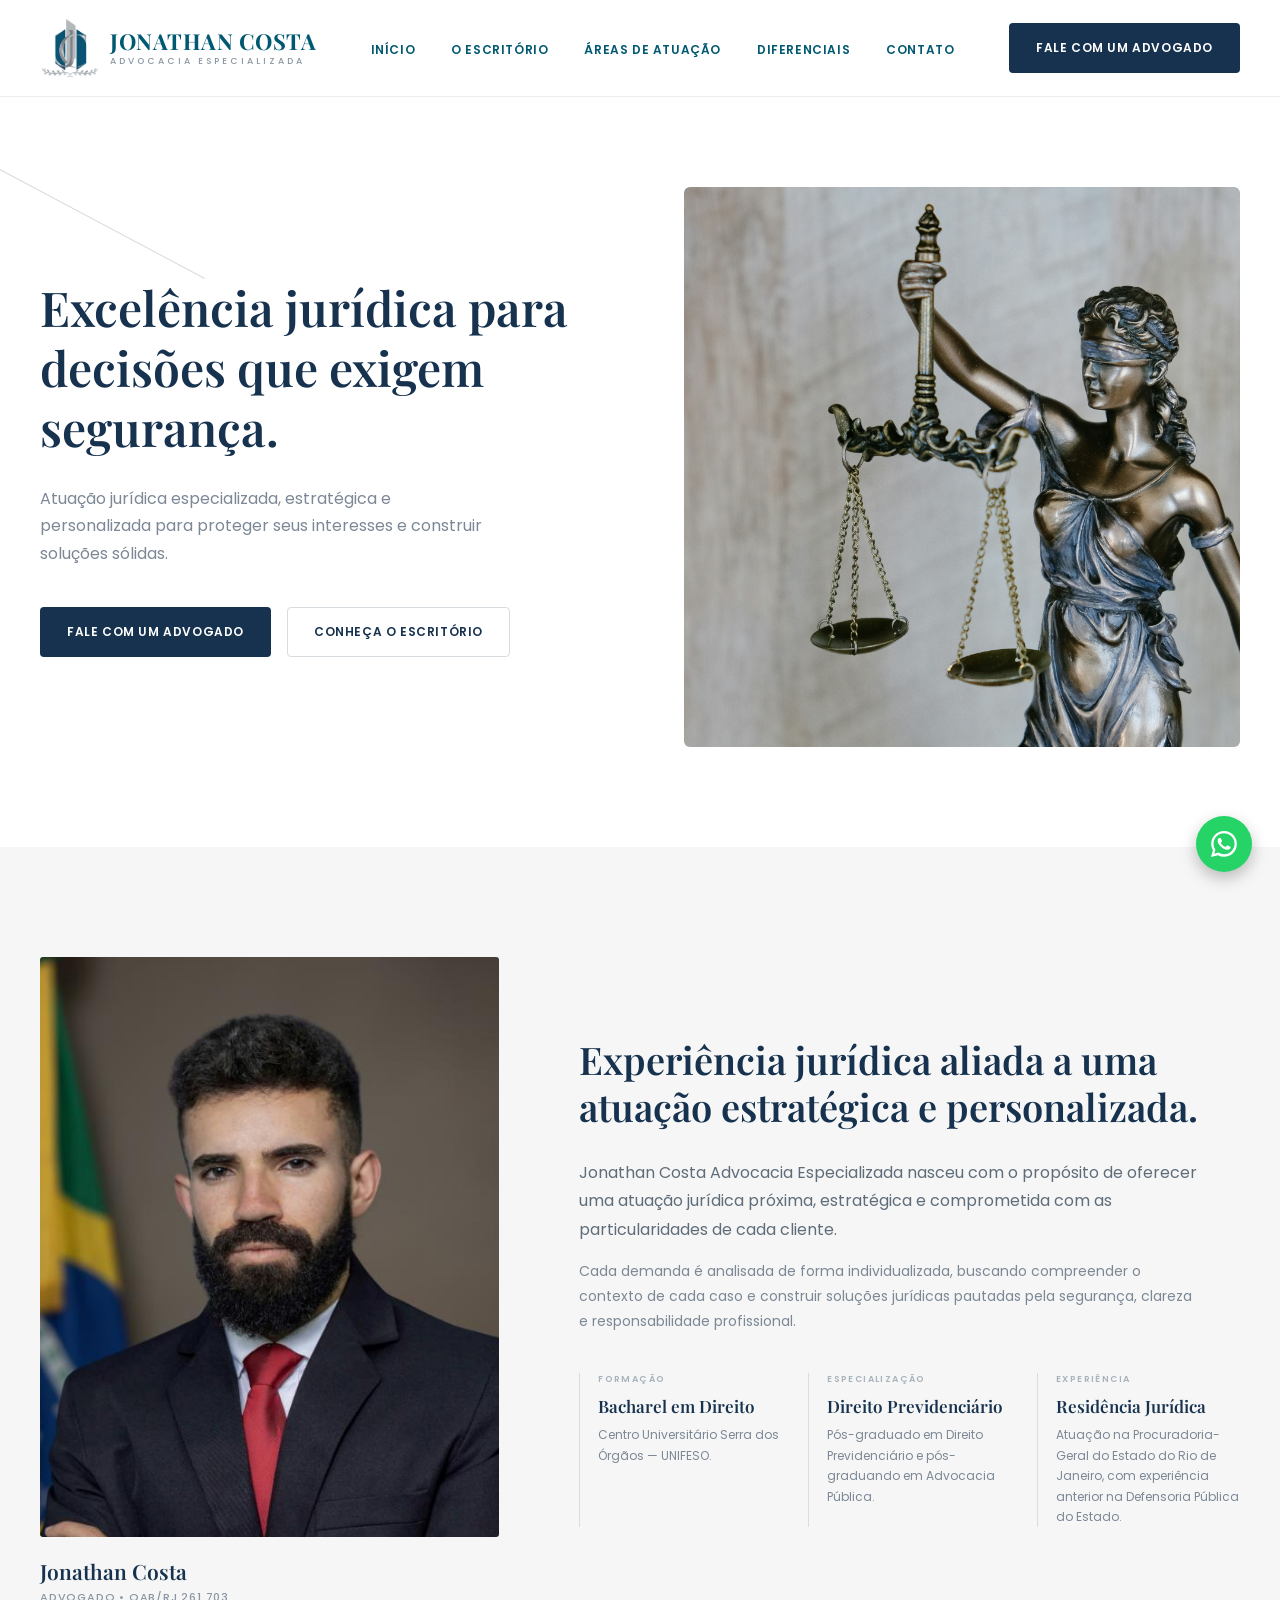
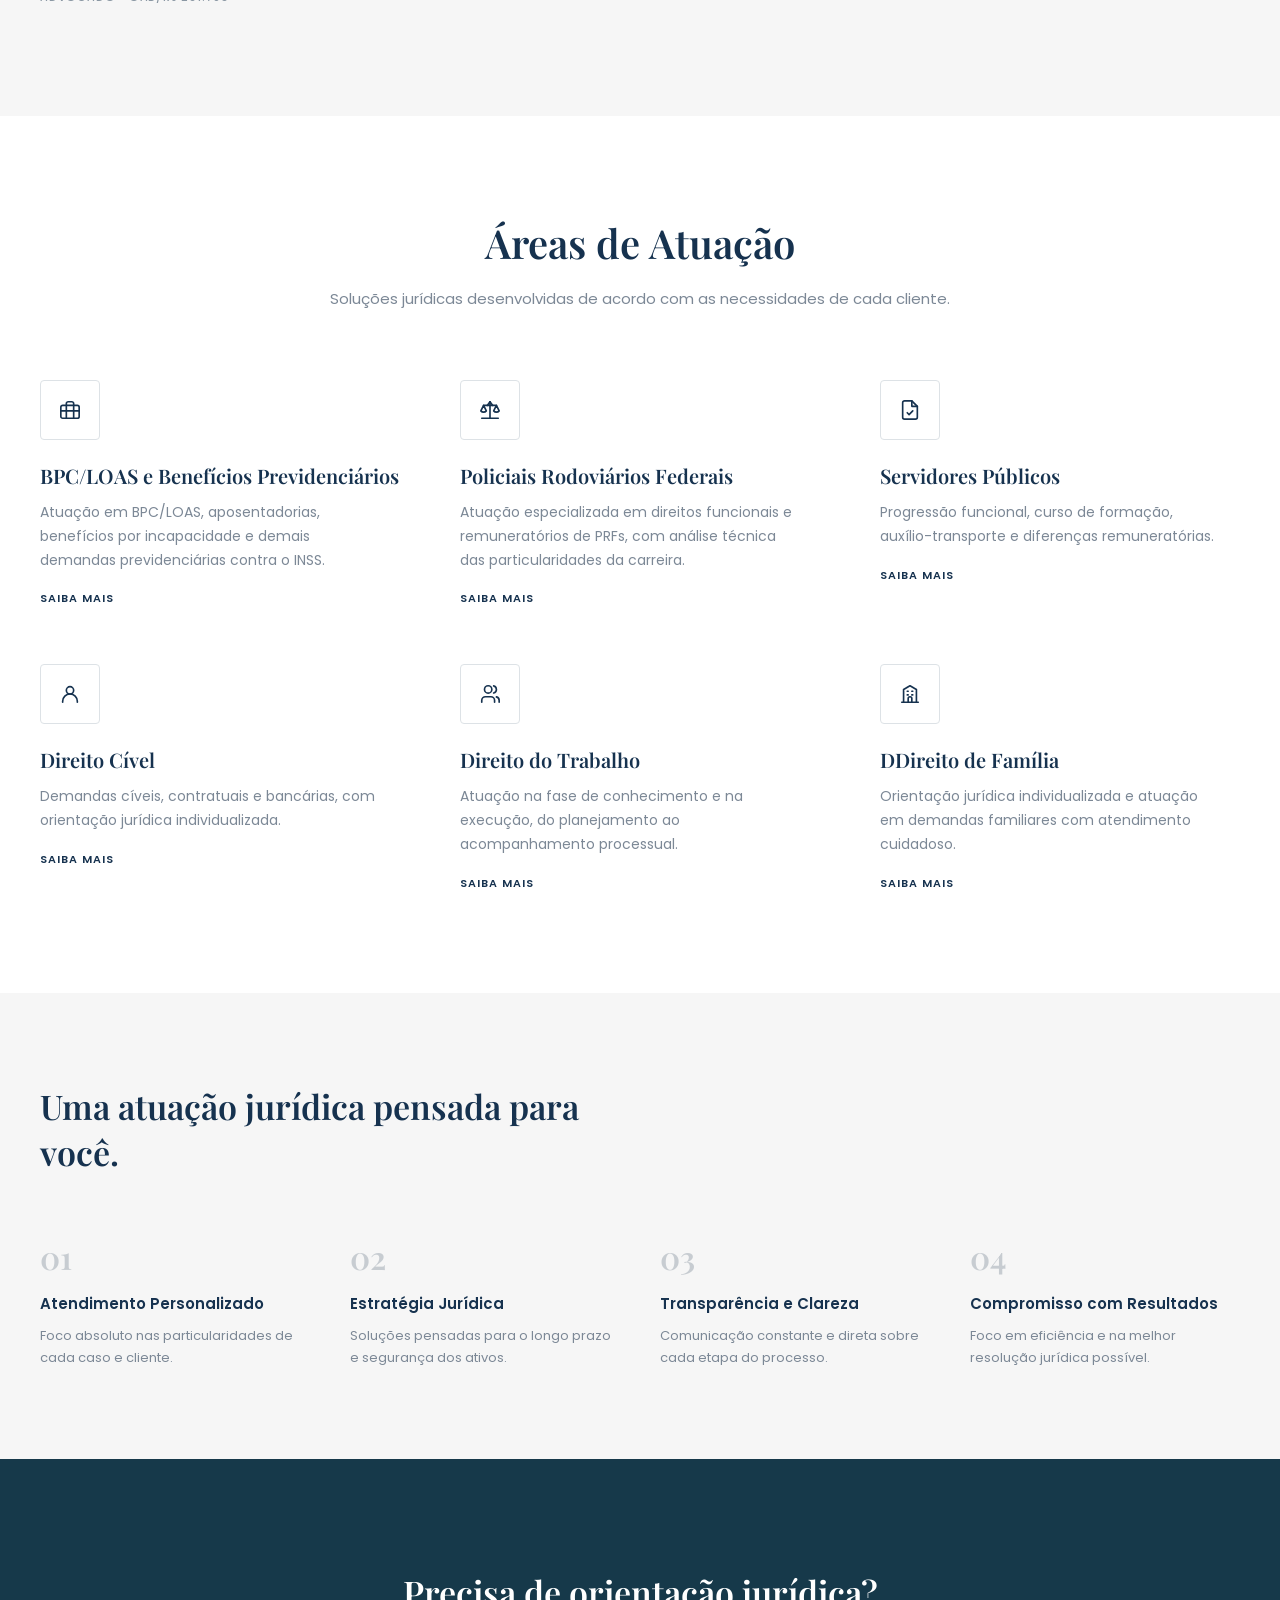
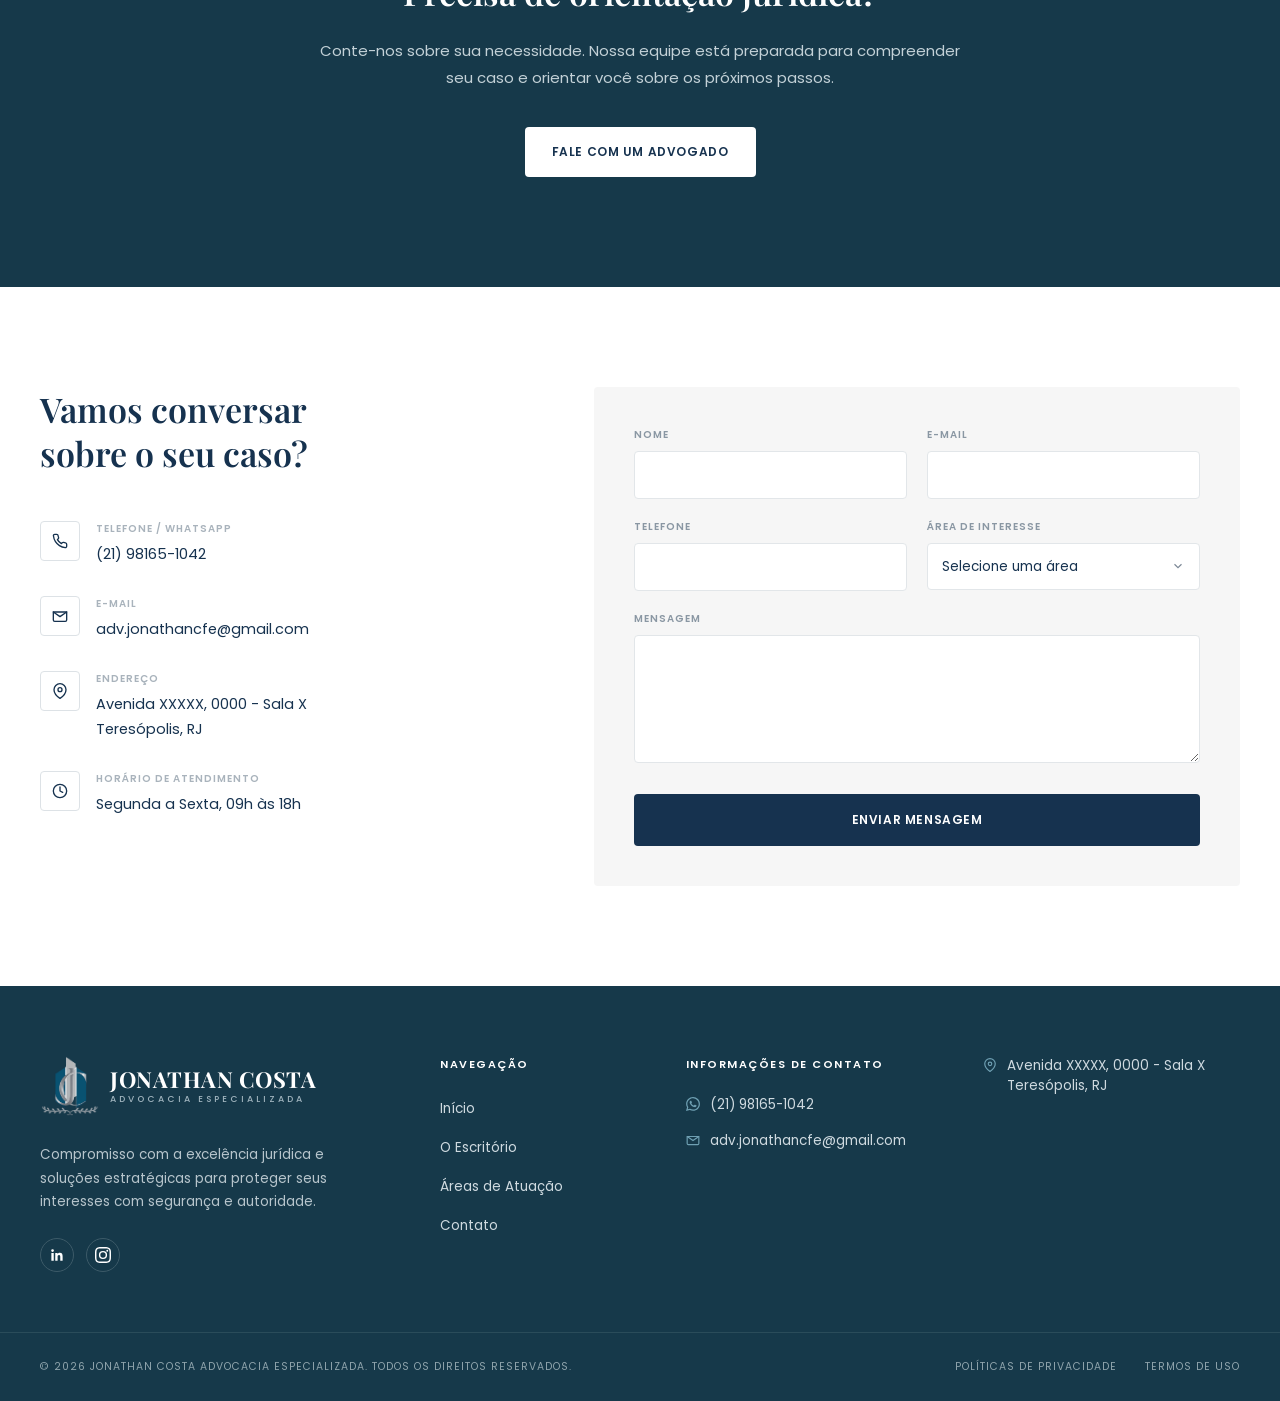
==== commit 279e114f: "Atualização do sobre" ====
--- a/index.html
+++ b/index.html
@@ -48,36 +48,66 @@
 
         <section class="about" id="escritorio">
             <div class="about-container">
+
                 <div class="about-media">
-                    <img src="/photos/JCADV_PROFILE.jpg" alt="Advogado Jonathan Costa" />
+                    <div class="about-photo-wrapper">
+                        <img src="/photos/JCADV_PROFILE.jpg" alt="Advogado Jonathan Costa" />
+                    </div>
+
+                    <div class="about-profile">
+                        <strong>Jonathan Costa</strong>
+                        <span>Advogado • OAB/RJ 261.703</span>
+                    </div>
                 </div>
 
                 <div class="about-content">
-                    <h2>Advocacia pautada pela estratégia, confiança e excelência.</h2>
-
-                    <p class="about-text">
-                        Jonathan Costa Advocacia Especializada atua com foco em uma advocacia
-                        estratégica, personalizada e comprometida com a excelência. Cada demanda é
-                        analisada de forma individual, buscando compreender profundamente as
-                        necessidades do cliente e construir soluções jurídicas eficientes e seguras.
+
+                    <h2>
+                        Experiência jurídica aliada a uma atuação estratégica e personalizada.
+                    </h2>
+
+                    <p class="about-intro">
+                        Jonathan Costa Advocacia Especializada nasceu com o propósito de oferecer
+                        uma atuação jurídica próxima, estratégica e comprometida com as
+                        particularidades de cada cliente.
                     </p>
 
-                    <div class="about-divider"></div>
-
-                    <div class="about-features">
-                        <div class="about-feature">
-                            <h3>Atendimento Personalizado</h3>
-                            <span>Foco total no cliente</span>
-                        </div>
-                        <div class="about-feature">
-                            <h3>Atuação Estratégica</h3>
-                            <span>Soluções inteligentes</span>
-                        </div>
-                        <div class="about-feature">
-                            <h3>Compromisso com o Cliente</h3>
-                            <span>Ética e transparência</span>
-                        </div>
-                    </div>
+                    <p class="about-description">
+                        Cada demanda é analisada de forma individualizada, buscando compreender
+                        o contexto de cada caso e construir soluções jurídicas pautadas pela
+                        segurança, clareza e responsabilidade profissional.
+                    </p>
+
+                    <div class="about-credentials">
+
+                        <div class="credential">
+                            <span class="credential-label">FORMAÇÃO</span>
+                            <h3>Bacharel em Direito</h3>
+                            <p>
+                                Centro Universitário Serra dos Órgãos — UNIFESO.
+                            </p>
+                        </div>
+
+                        <div class="credential">
+                            <span class="credential-label">ESPECIALIZAÇÃO</span>
+                            <h3>Direito Previdenciário</h3>
+                            <p>
+                                Pós-graduado em Direito Previdenciário e pós-graduando
+                                em Advocacia Pública.
+                            </p>
+                        </div>
+
+                        <div class="credential">
+                            <span class="credential-label">EXPERIÊNCIA</span>
+                            <h3>Residência Jurídica</h3>
+                            <p>
+                                Atuação na Procuradoria-Geral do Estado do Rio de Janeiro,
+                                com experiência anterior na Defensoria Pública do Estado.
+                            </p>
+                        </div>
+
+                    </div>
+
                 </div>
             </div>
         </section>
@@ -100,7 +130,8 @@
                             </svg>
                         </div>
                         <h3>BPC/LOAS e Benefícios Previdenciários</h3>
-                        <p>Atuação em BPC/LOAS, aposentadorias, benefícios por incapacidade e demais demandas previdenciárias contra o INSS.</p>
+                        <p>Atuação em BPC/LOAS, aposentadorias, benefícios por incapacidade e demais demandas
+                            previdenciárias contra o INSS.</p>
                         <a href="#contato" class="area-link">Saiba Mais</a>
                     </article>
 
@@ -118,7 +149,8 @@
                             </svg>
                         </div>
                         <h3>Policiais Rodoviários Federais</h3>
-                        <p>Atuação especializada em direitos funcionais e remuneratórios de PRFs, com análise técnica das particularidades da carreira.</p>
+                        <p>Atuação especializada em direitos funcionais e remuneratórios de PRFs, com análise técnica
+                            das particularidades da carreira.</p>
                         <a href="#contato" class="area-link">Saiba Mais</a>
                     </article>
 
@@ -160,7 +192,8 @@
                             </svg>
                         </div>
                         <h3>Direito do Trabalho</h3>
-                        <p>Atuação na fase de conhecimento e na execução, do planejamento ao acompanhamento processual.</p>
+                        <p>Atuação na fase de conhecimento e na execução, do planejamento ao acompanhamento processual.
+                        </p>
                         <a href="#contato" class="area-link">Saiba Mais</a>
                     </article>
 
@@ -178,7 +211,8 @@
                             </svg>
                         </div>
                         <h3>DDireito de Família</h3>
-                        <p>Orientação jurídica individualizada e atuação em demandas familiares com atendimento cuidadoso.</p>
+                        <p>Orientação jurídica individualizada e atuação em demandas familiares com atendimento
+                            cuidadoso.</p>
                         <a href="#contato" class="area-link">Saiba Mais</a>
                     </article>
                 </div>
--- a/css/index.css
+++ b/css/index.css
@@ -158,74 +158,249 @@
   }
 }
 
-/* ===== ABOUT / O ESCRITÓRIO ===== */
+/* ===== ABOUT / O ADVOGADO ===== */
+
 .about {
-  background: #f6f6f6;
+    background: #f6f6f6;
 }
 
 .about-container {
-  max-width: 1280px;
-  margin: 0 auto;
-  padding: 90px 40px;
-  display: grid;
-  grid-template-columns: 0.85fr 1fr;
-  gap: 70px;
-  align-items: center;
-}
-
-.about-media img {
-  width: 100%;
-  height: 560px;
-  object-fit: cover;
-  border-radius: 4px;
+    max-width: 1280px;
+    margin: 0 auto;
+    padding: 110px 40px;
+    display: grid;
+    grid-template-columns: 0.82fr 1.18fr;
+    gap: 80px;
+    align-items: center;
+}
+
+/* FOTO */
+
+.about-media {
+    position: relative;
+}
+
+.about-photo-wrapper {
+    position: relative;
+    overflow: hidden;
+}
+
+.about-photo-wrapper::after {
+    content: "";
+    position: absolute;
+    right: -12px;
+    bottom: -12px;
+    width: 90px;
+    height: 90px;
+    border-right: 1px solid #c98a4b;
+    border-bottom: 1px solid #c98a4b;
+    pointer-events: none;
+}
+
+.about-photo-wrapper img {
+    width: 100%;
+    height: 580px;
+    object-fit: cover;
+    border-radius: 3px;
+}
+
+.about-profile {
+    margin-top: 20px;
+    display: flex;
+    flex-direction: column;
+    gap: 4px;
+}
+
+.about-profile strong {
+    font-family: "Playfair Display", serif;
+    font-size: 21px;
+    font-weight: 600;
+    color: #16324f;
+}
+
+.about-profile span {
+    font-size: 11px;
+    font-weight: 500;
+    letter-spacing: 0.8px;
+    text-transform: uppercase;
+    color: #8a97a3;
+}
+
+
+/* CONTEÚDO */
+
+.about-eyebrow {
+    display: block;
+    margin-bottom: 18px;
+    font-size: 10px;
+    font-weight: 600;
+    letter-spacing: 2px;
+    text-transform: uppercase;
+    color: #c98a4b;
 }
 
 .about-content h2 {
-  font-family: "Playfair Display", serif;
-  font-weight: 600;
-  font-size: 36px;
-  line-height: 1.3;
-  color: #16324f;
-  max-width: 520px;
-}
-
-.about-text {
-  margin-top: 26px;
-  font-size: 15px;
-  line-height: 1.8;
-  color: #7c8896;
-  max-width: 560px;
-}
+    font-family: "Playfair Display", serif;
+    font-weight: 600;
+    font-size: 38px;
+    line-height: 1.25;
+    color: #16324f;
+    max-width: 620px;
+}
+
+.about-intro {
+    margin-top: 28px;
+    font-size: 16px;
+    line-height: 1.8;
+    color: #5f6d7a;
+    max-width: 620px;
+}
+
+.about-description {
+    margin-top: 14px;
+    font-size: 14px;
+    line-height: 1.8;
+    color: #7c8896;
+    max-width: 620px;
+}
+
+
+/* FORMAÇÃO / EXPERIÊNCIA */
+
+.about-credentials {
+    margin-top: 38px;
+    display: grid;
+    grid-template-columns: repeat(3, 1fr);
+    gap: 26px;
+}
+
+.credential {
+    padding-left: 18px;
+    border-left: 1px solid #d8dde1;
+}
+
+.credential-label {
+    display: block;
+    margin-bottom: 9px;
+    font-size: 9px;
+    font-weight: 600;
+    letter-spacing: 1.4px;
+    text-transform: uppercase;
+    color: #a9b3bc;
+}
+
+.credential h3 {
+    font-family: "Playfair Display", serif;
+    font-size: 17px;
+    line-height: 1.35;
+    font-weight: 600;
+    color: #16324f;
+}
+
+.credential p {
+    margin-top: 8px;
+    font-size: 12px;
+    line-height: 1.7;
+    color: #7c8896;
+}
+
+
+/* DIVISOR */
 
 .about-divider {
-  margin-top: 40px;
-  height: 1px;
-  background: #dcdfe3;
-}
+    margin-top: 40px;
+    height: 1px;
+    background: #dcdfe3;
+}
+
+
+/* DIFERENCIAIS */
 
 .about-features {
-  margin-top: 36px;
-  display: grid;
-  grid-template-columns: repeat(3, 1fr);
-  gap: 24px;
+    margin-top: 30px;
+    display: grid;
+    grid-template-columns: repeat(3, 1fr);
+    gap: 24px;
 }
 
 .about-feature h3 {
-  font-family: "Playfair Display", serif;
-  font-weight: 600;
-  font-size: 17px;
-  color: #16324f;
-  line-height: 1.3;
+    font-family: "Playfair Display", serif;
+    font-weight: 600;
+    font-size: 16px;
+    color: #16324f;
+    line-height: 1.3;
 }
 
 .about-feature span {
-  display: block;
-  margin-top: 10px;
-  font-size: 10px;
-  font-weight: 600;
-  letter-spacing: 1px;
-  text-transform: uppercase;
-  color: #a9b3bc;
+    display: block;
+    margin-top: 8px;
+    font-size: 9px;
+    font-weight: 600;
+    letter-spacing: 0.8px;
+    text-transform: uppercase;
+    color: #a9b3bc;
+    line-height: 1.5;
+}
+
+
+/* ===== RESPONSIVE ===== */
+
+@media (max-width: 960px) {
+
+    .about-container {
+        grid-template-columns: 1fr;
+        padding: 80px 24px;
+        gap: 50px;
+    }
+
+    .about-photo-wrapper img {
+        height: 480px;
+    }
+
+    .about-content h2 {
+        font-size: 32px;
+        max-width: 100%;
+    }
+
+    .about-intro,
+    .about-description {
+        max-width: 100%;
+    }
+
+    .about-credentials {
+        grid-template-columns: 1fr 1fr;
+    }
+
+    .about-features {
+        grid-template-columns: 1fr 1fr;
+    }
+}
+
+
+@media (max-width: 600px) {
+
+    .about-container {
+        padding: 70px 20px;
+    }
+
+    .about-photo-wrapper img {
+        height: 420px;
+    }
+
+    .about-content h2 {
+        font-size: 28px;
+    }
+
+    .about-credentials {
+        grid-template-columns: 1fr;
+        gap: 22px;
+    }
+
+    .about-features {
+        grid-template-columns: 1fr;
+        gap: 22px;
+    }
+
 }
 
 /* ===== Responsive ===== */
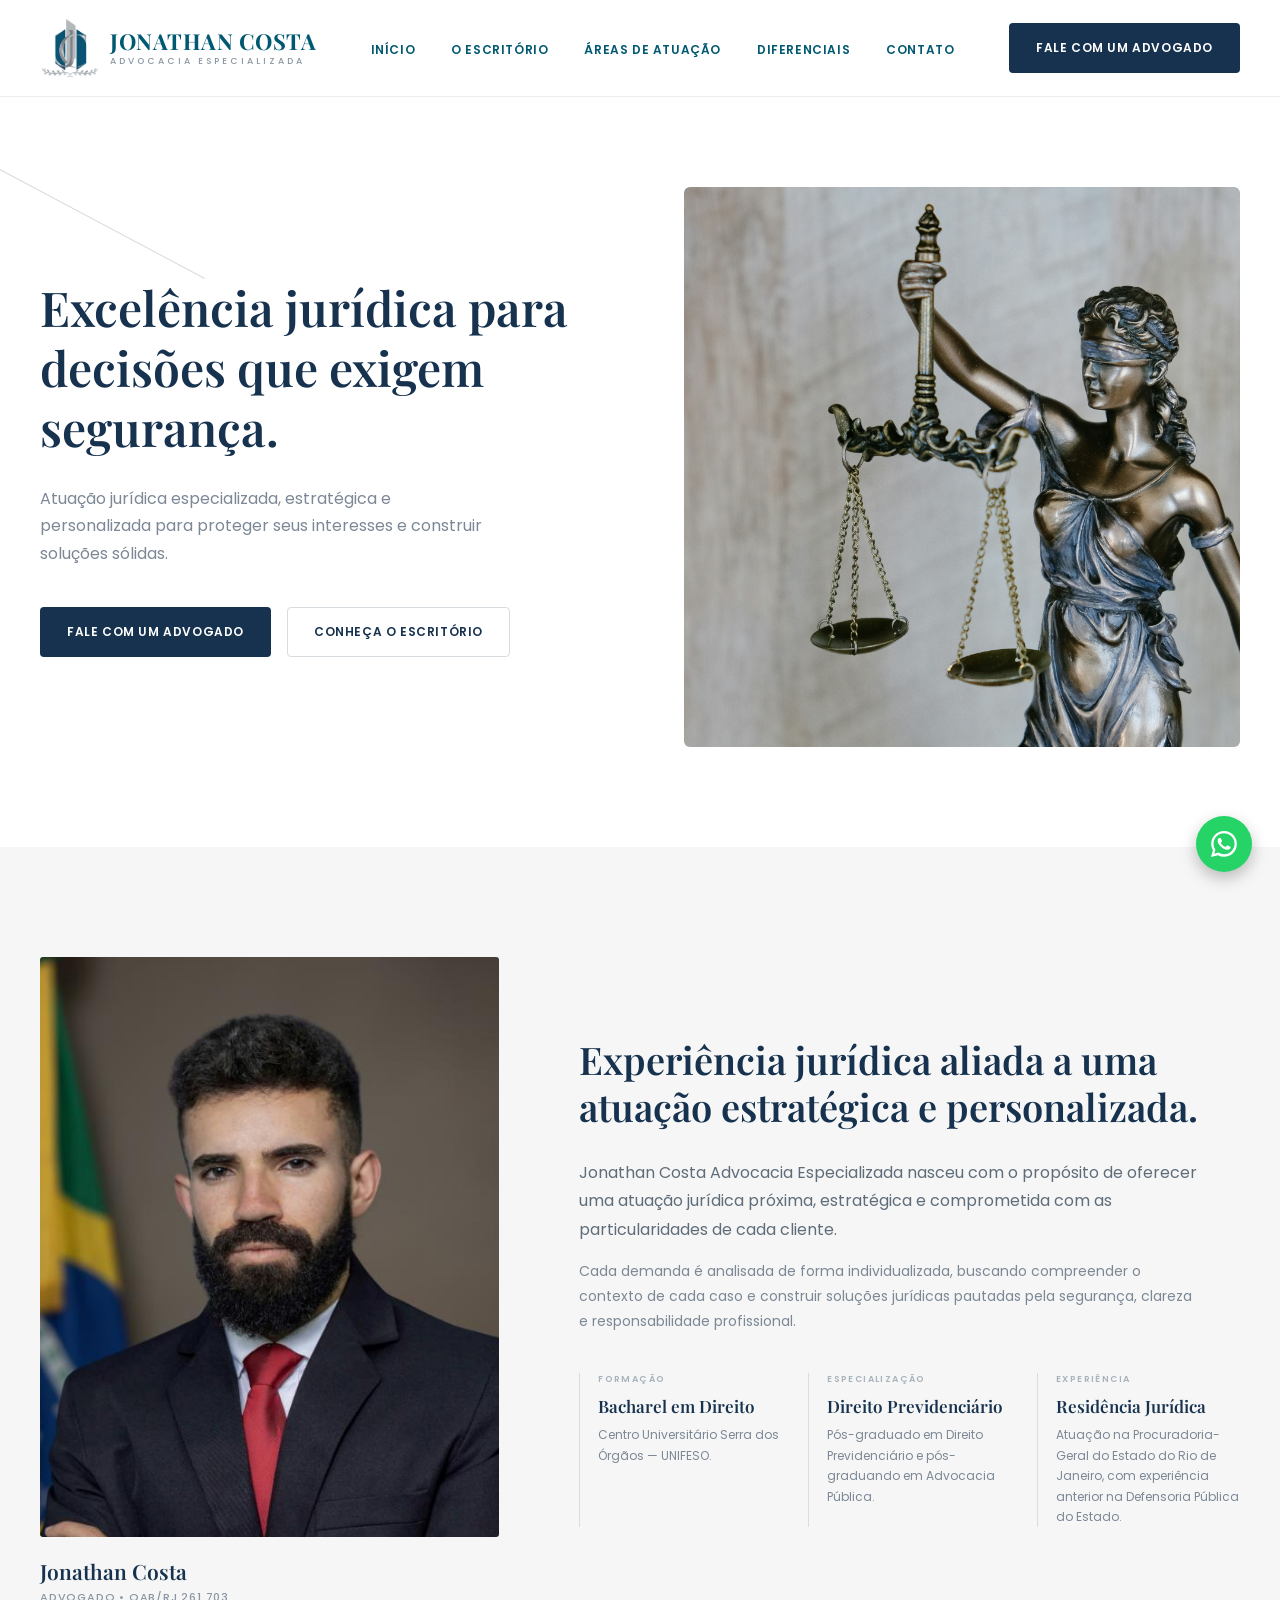
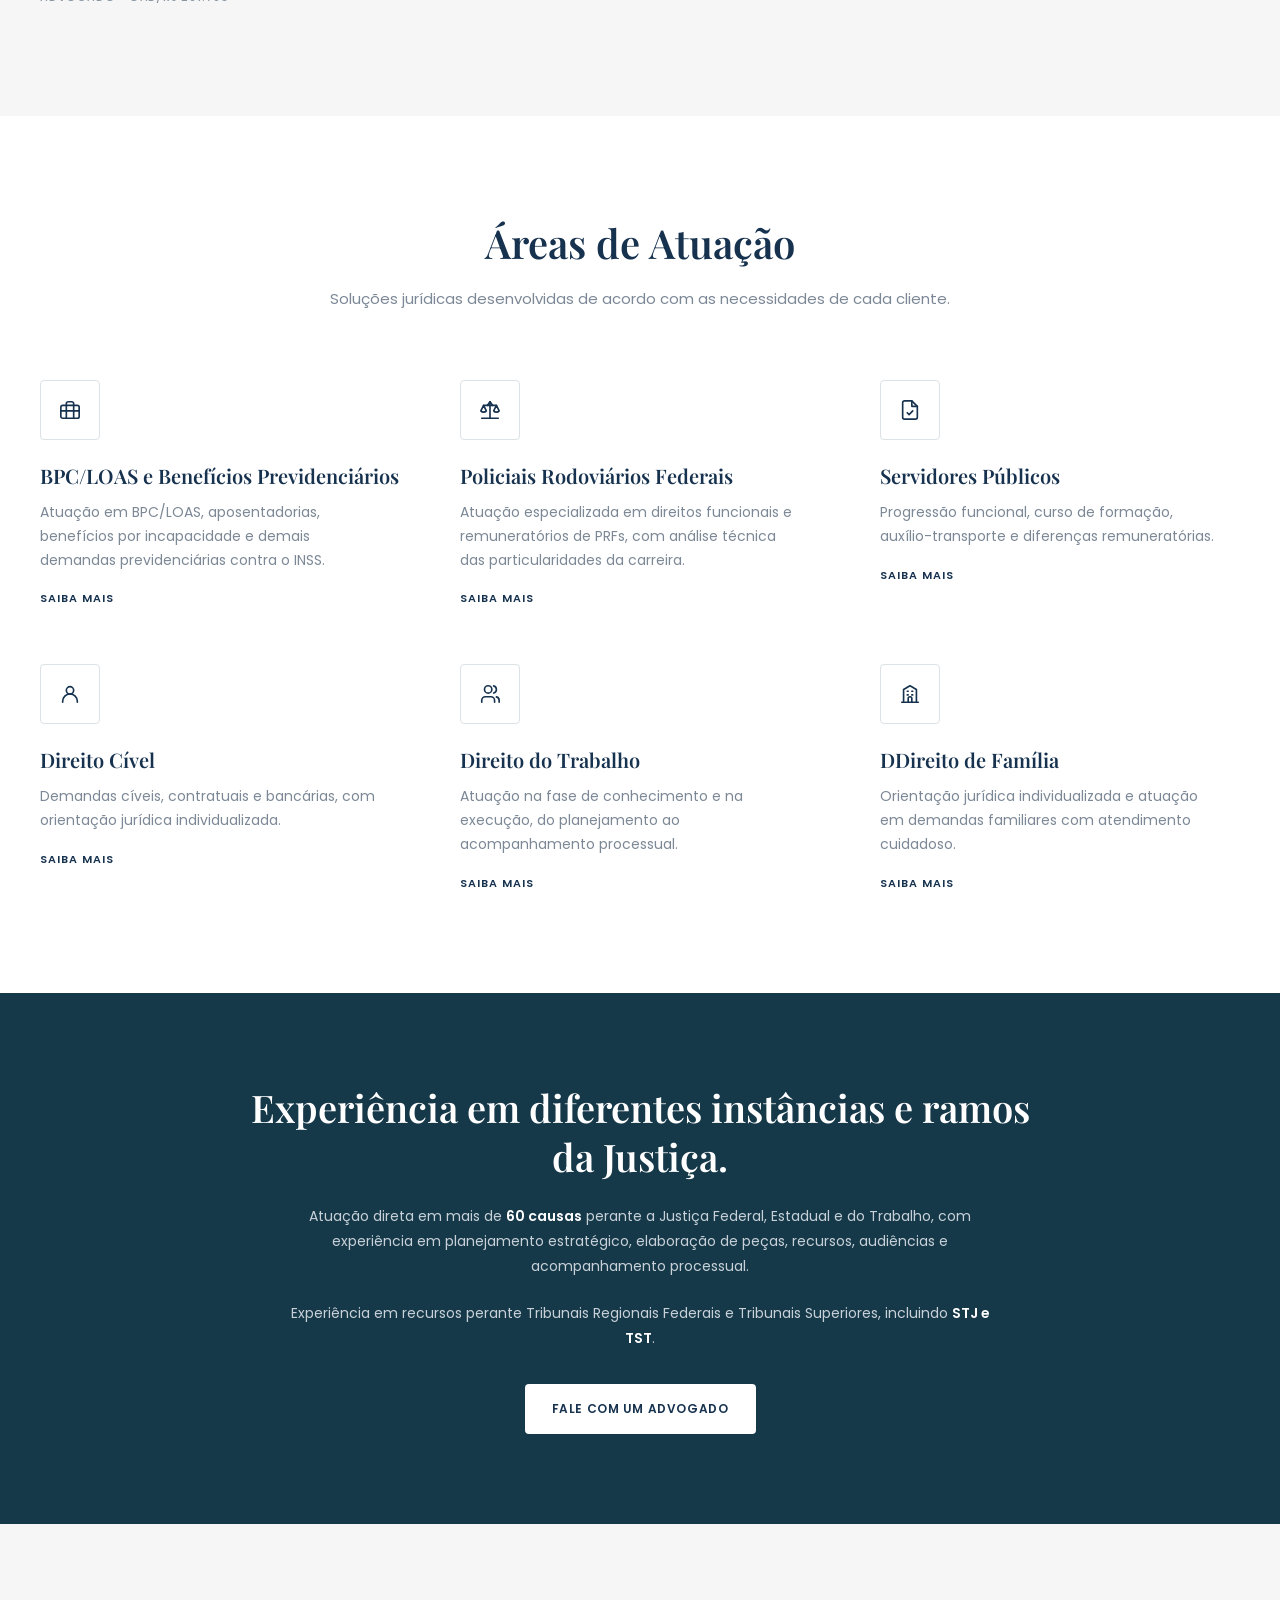
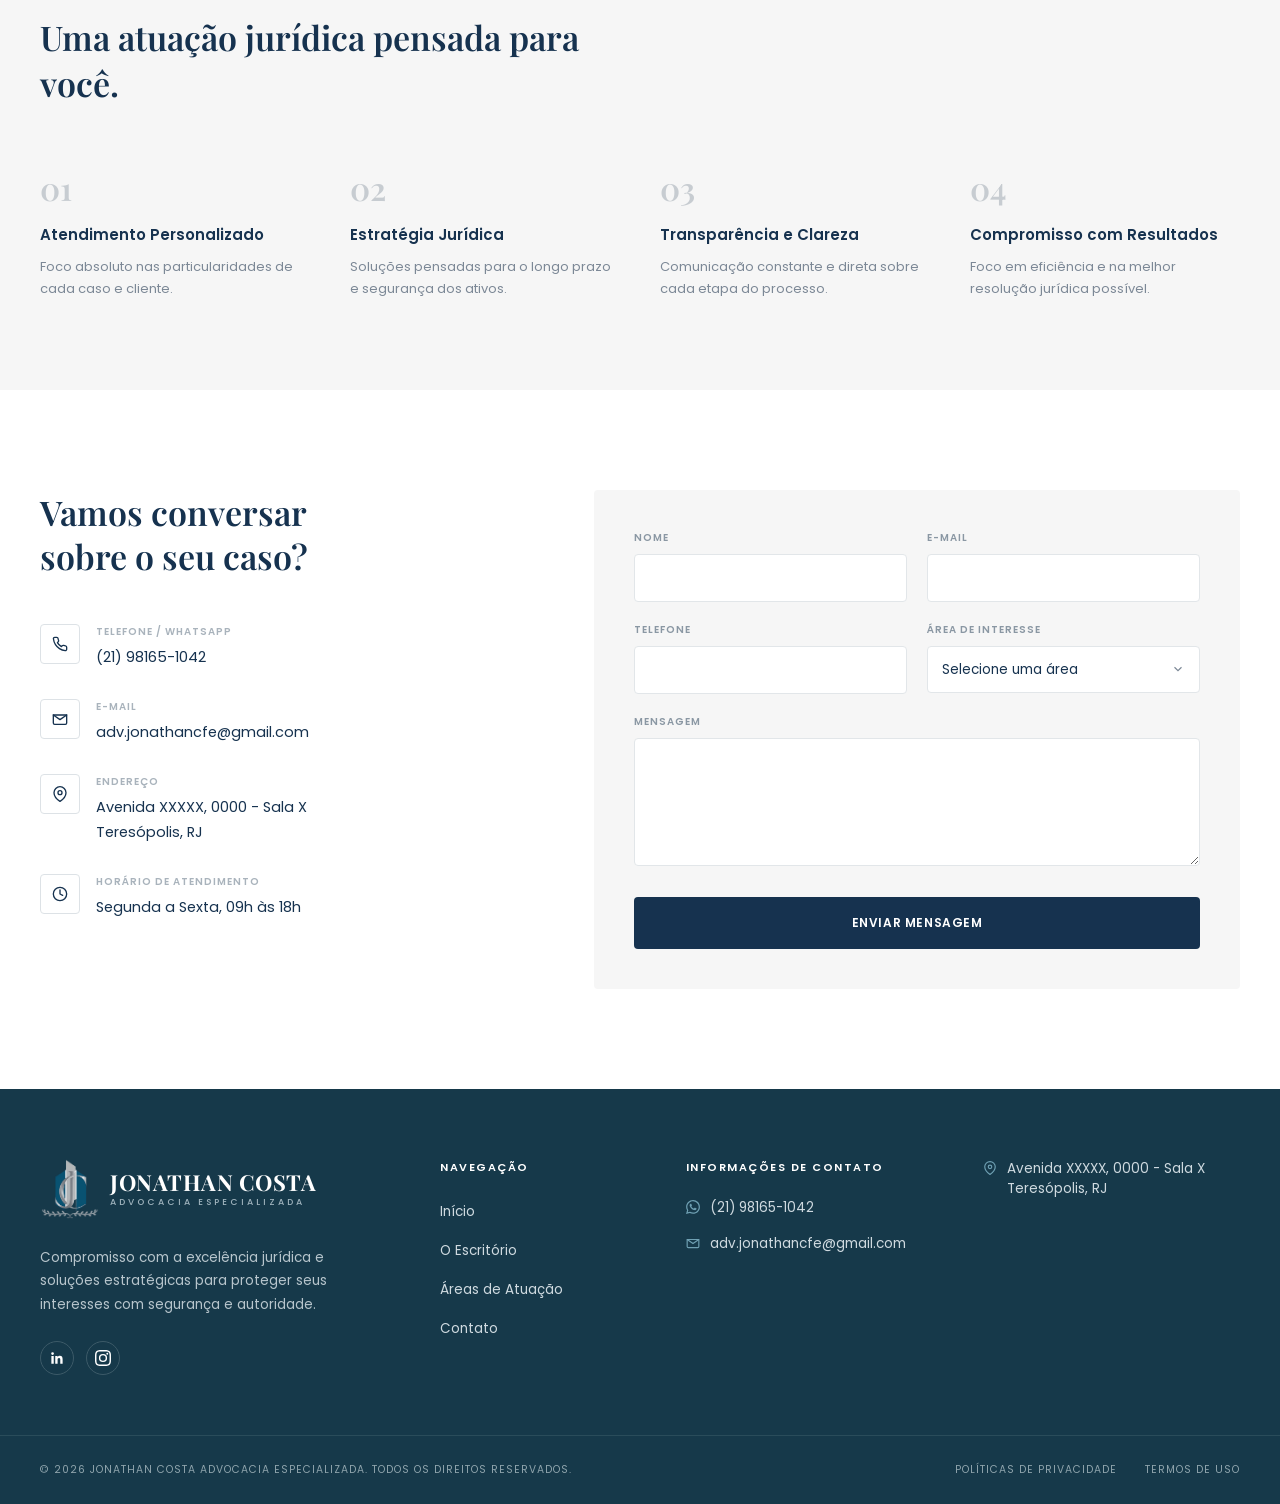
==== commit d33488d5: "Atualização da seção de experiência" ====
--- a/index.html
+++ b/index.html
@@ -219,6 +219,33 @@
             </div>
         </section>
 
+        <section class="experience">
+            <div class="experience-container">
+
+                <div class="experience-content">
+
+                    <h2>Experiência em diferentes instâncias e ramos da Justiça.</h2>
+
+                    <p>
+                        Atuação direta em mais de <strong>60 causas</strong> perante a
+                        Justiça Federal, Estadual e do Trabalho, com experiência em
+                        planejamento estratégico, elaboração de peças, recursos,
+                        audiências e acompanhamento processual.
+                    </p>
+
+                    <p>
+                        Experiência em recursos perante Tribunais Regionais Federais
+                        e Tribunais Superiores, incluindo <strong>STJ e TST</strong>.
+                    </p>
+
+                    <a href="#contato" class="btn btn-cta">
+                        Fale com um Advogado
+                    </a>
+                </div>
+
+            </div>
+        </section>
+
         <section class="differentials" id="diferenciais">
             <div class="differentials-container">
                 <h2>Uma atuação jurídica pensada para você.</h2>
@@ -251,16 +278,7 @@
             </div>
         </section>
 
-        <section class="cta">
-            <div class="cta-container">
-                <h2>Precisa de orientação jurídica?</h2>
-                <p>
-                    Conte-nos sobre sua necessidade. Nossa equipe está preparada para
-                    compreender seu caso e orientar você sobre os próximos passos.
-                </p>
-                <a href="#contato" class="btn btn-cta">Fale com um Advogado</a>
-            </div>
-        </section>
+
 
         <section class="contact" id="contato">
             <div class="contact-container">
--- a/css/index.css
+++ b/css/index.css
@@ -826,4 +826,71 @@
   .cta-container h2 {
     font-size: 26px;
   }
+}
+
+
+.experience {
+    background: #16394a;
+}
+
+.experience-container {
+    max-width: 900px;
+    margin: 0 auto;
+    padding: 90px 40px;
+    text-align: center;
+}
+
+.experience-eyebrow {
+    display: block;
+    margin-bottom: 16px;
+    font-size: 10px;
+    font-weight: 600;
+    letter-spacing: 2px;
+    text-transform: uppercase;
+    color: #c98a4b;
+}
+
+.experience-content h2 {
+    font-family: "Playfair Display", serif;
+    font-size: 38px;
+    line-height: 1.3;
+    font-weight: 600;
+    color: #ffffff;
+}
+
+.experience-content p {
+    max-width: 720px;
+    margin: 22px auto 0;
+    font-size: 14px;
+    line-height: 1.8;
+    color: #c8d1d8;
+}
+
+.experience-content strong {
+    color: #ffffff;
+    font-weight: 600;
+}
+
+.experience-content .btn {
+    margin-top: 32px;
+    background: #ffffff;
+    color: #16324f;
+}
+
+.experience-content .btn:hover {
+    background: #e9edf0;
+}
+
+@media (max-width: 600px) {
+    .experience-container {
+        padding: 70px 24px;
+    }
+
+    .experience-content h2 {
+        font-size: 29px;
+    }
+
+    .experience-content p {
+        font-size: 13.5px;
+    }
 }
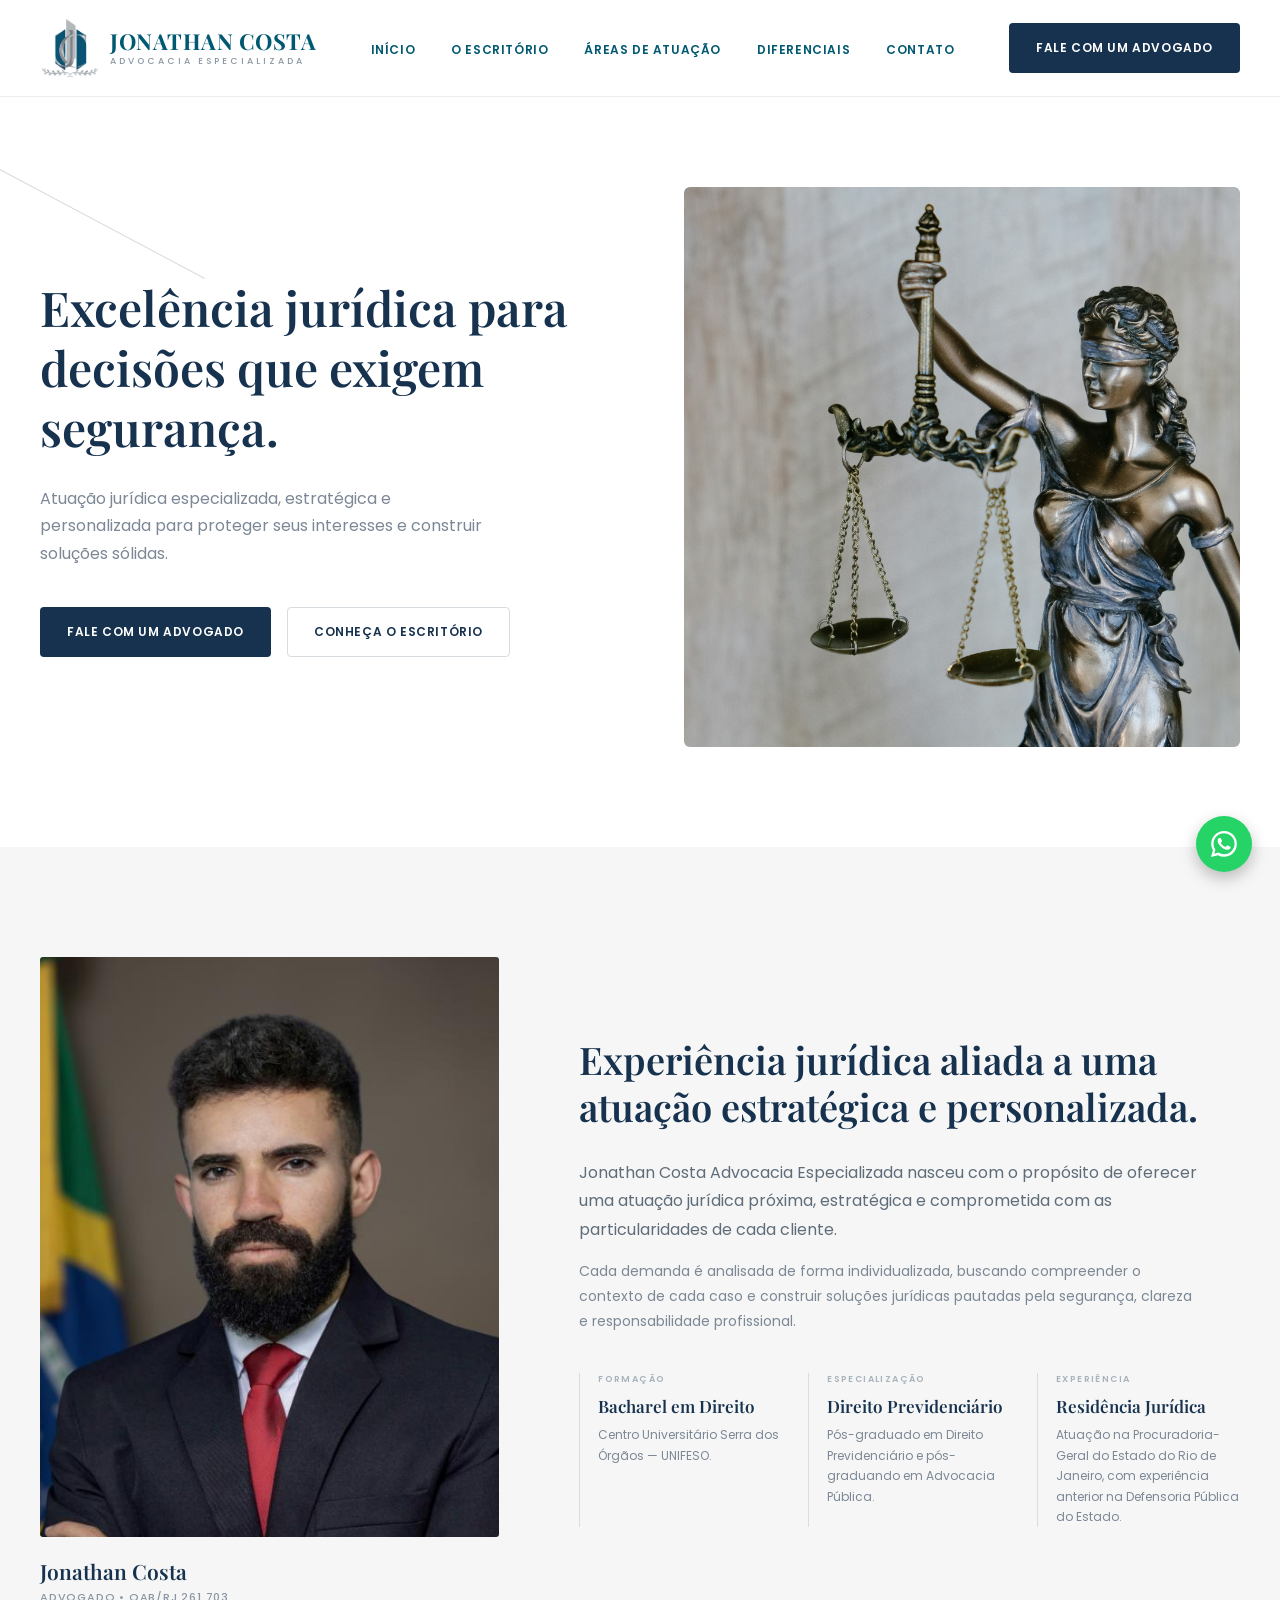
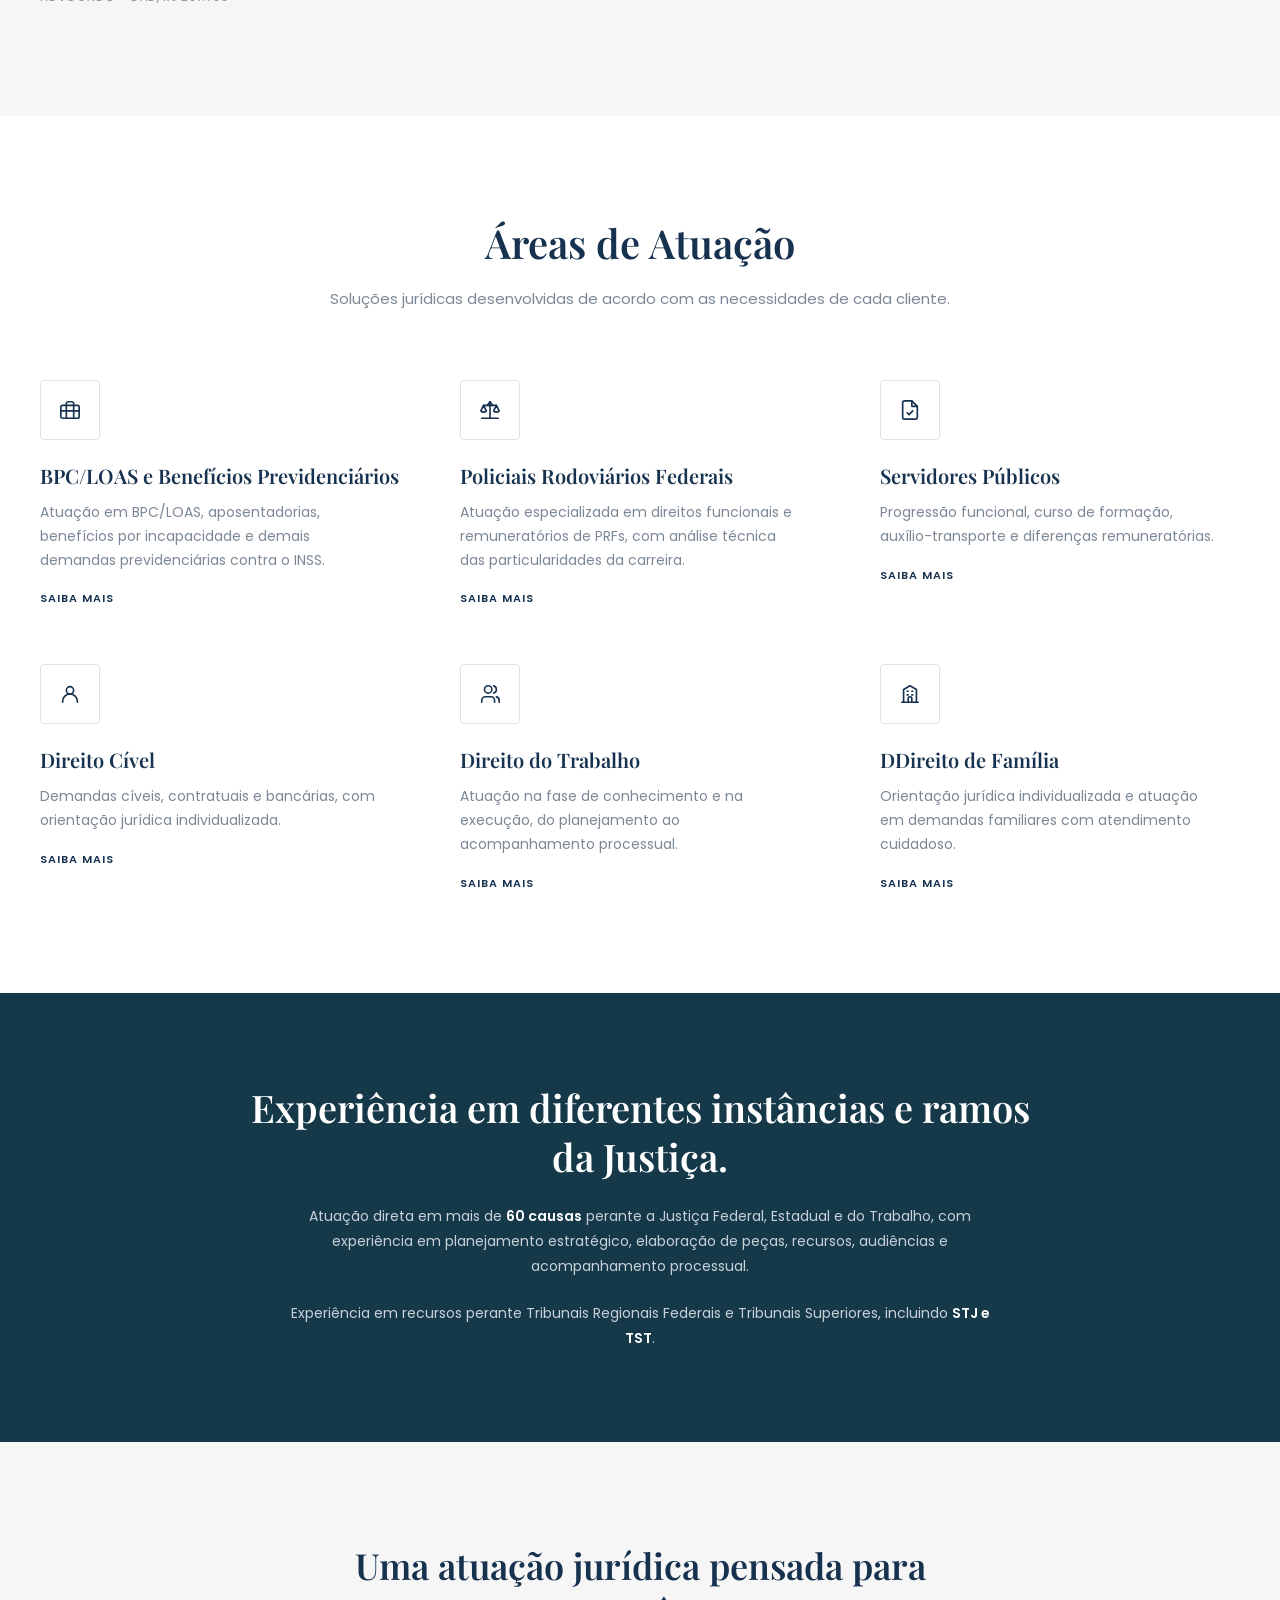
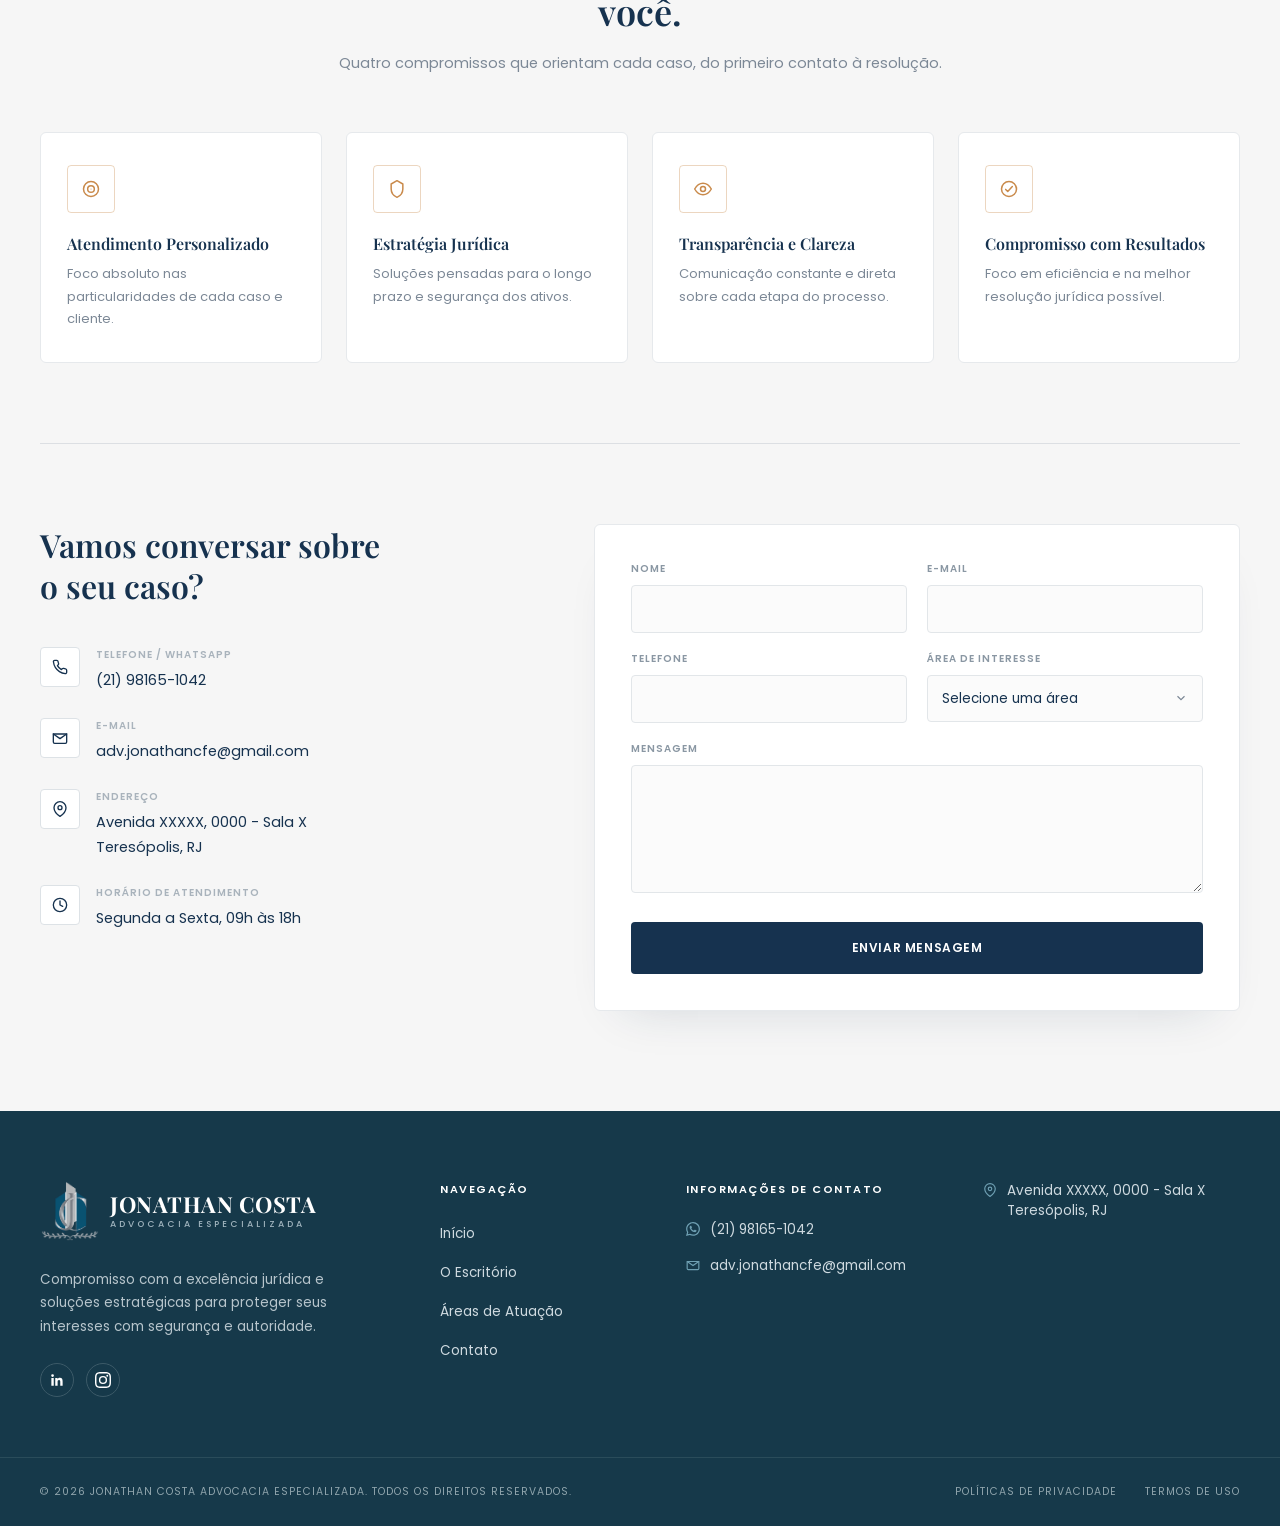
==== commit ad7e2899: "Atualização da parte de contato" ====
--- a/index.html
+++ b/index.html
@@ -238,153 +238,176 @@
                         e Tribunais Superiores, incluindo <strong>STJ e TST</strong>.
                     </p>
 
-                    <a href="#contato" class="btn btn-cta">
-                        Fale com um Advogado
-                    </a>
-                </div>
-
             </div>
         </section>
 
-        <section class="differentials" id="diferenciais">
-            <div class="differentials-container">
-                <h2>Uma atuação jurídica pensada para você.</h2>
+        <!-- ===== DIFERENCIAIS + CONTATO (seção unificada) ===== -->
+        <section class="engage" id="diferenciais">
+            <div class="engage-container">
+
+                <div class="engage-intro">
+                    <h2>Uma atuação jurídica pensada para você.</h2>
+                    <p>Quatro compromissos que orientam cada caso, do primeiro contato à resolução.</p>
+                </div>
 
                 <div class="differentials-grid">
                     <div class="differential-item">
-                        <span class="differential-number">01</span>
+                        <div class="differential-icon">
+                            <svg width="20" height="20" viewBox="0 0 24 24" fill="none" stroke="currentColor"
+                                stroke-width="1.8" stroke-linecap="round" stroke-linejoin="round">
+                                <circle cx="12" cy="12" r="9" />
+                                <circle cx="12" cy="12" r="4" />
+                                <circle cx="12" cy="12" r="0.6" fill="currentColor" stroke="none" />
+                            </svg>
+                        </div>
                         <h3>Atendimento Personalizado</h3>
                         <p>Foco absoluto nas particularidades de cada caso e cliente.</p>
                     </div>
 
                     <div class="differential-item">
-                        <span class="differential-number">02</span>
+                        <div class="differential-icon">
+                            <svg width="20" height="20" viewBox="0 0 24 24" fill="none" stroke="currentColor"
+                                stroke-width="1.8" stroke-linecap="round" stroke-linejoin="round">
+                                <path d="M12 2l7 4v6c0 5-3.5 8.5-7 10-3.5-1.5-7-5-7-10V6l7-4z" />
+                            </svg>
+                        </div>
                         <h3>Estratégia Jurídica</h3>
                         <p>Soluções pensadas para o longo prazo e segurança dos ativos.</p>
                     </div>
 
                     <div class="differential-item">
-                        <span class="differential-number">03</span>
+                        <div class="differential-icon">
+                            <svg width="20" height="20" viewBox="0 0 24 24" fill="none" stroke="currentColor"
+                                stroke-width="1.8" stroke-linecap="round" stroke-linejoin="round">
+                                <path d="M2 12s4-7 10-7 10 7 10 7-4 7-10 7-10-7-10-7z" />
+                                <circle cx="12" cy="12" r="3" />
+                            </svg>
+                        </div>
                         <h3>Transparência e Clareza</h3>
                         <p>Comunicação constante e direta sobre cada etapa do processo.</p>
                     </div>
 
                     <div class="differential-item">
-                        <span class="differential-number">04</span>
+                        <div class="differential-icon">
+                            <svg width="20" height="20" viewBox="0 0 24 24" fill="none" stroke="currentColor"
+                                stroke-width="1.8" stroke-linecap="round" stroke-linejoin="round">
+                                <circle cx="12" cy="12" r="9" />
+                                <path d="M8 12.5l2.5 2.5L16 9" />
+                            </svg>
+                        </div>
                         <h3>Compromisso com Resultados</h3>
                         <p>Foco em eficiência e na melhor resolução jurídica possível.</p>
                     </div>
                 </div>
-            </div>
-        </section>
-
-
-
-        <section class="contact" id="contato">
-            <div class="contact-container">
-                <div class="contact-info">
-                    <h2>Vamos conversar sobre o seu caso?</h2>
-
-                    <ul class="contact-info-list">
-                        <li>
-                            <span class="contact-info-icon">
-                                <svg width="16" height="16" viewBox="0 0 24 24" fill="none" stroke="currentColor"
-                                    stroke-width="2" stroke-linecap="round" stroke-linejoin="round">
-                                    <path
-                                        d="M22 16.92v3a2 2 0 0 1-2.18 2 19.79 19.79 0 0 1-8.63-3.07 19.5 19.5 0 0 1-6-6 19.79 19.79 0 0 1-3.07-8.67A2 2 0 0 1 4.11 2h3a2 2 0 0 1 2 1.72c.127.96.361 1.903.7 2.81a2 2 0 0 1-.45 2.11L8.09 9.91a16 16 0 0 0 6 6l1.27-1.27a2 2 0 0 1 2.11-.45c.907.339 1.85.573 2.81.7A2 2 0 0 1 22 16.92z" />
-                                </svg>
-                            </span>
-                            <div>
-                                <span class="contact-info-label">Telefone / WhatsApp</span>
-                                <a href="https://wa.me/5521981651042" target="_blank" rel="noopener">(21) 98165-1042</a>
+
+                <div class="engage-divider"></div>
+
+                <div class="contact-grid" id="contato">
+                    <div class="contact-info">
+                        <h2>Vamos conversar sobre o seu caso?</h2>
+
+                        <ul class="contact-info-list">
+                            <li>
+                                <span class="contact-info-icon">
+                                    <svg width="16" height="16" viewBox="0 0 24 24" fill="none" stroke="currentColor"
+                                        stroke-width="2" stroke-linecap="round" stroke-linejoin="round">
+                                        <path
+                                            d="M22 16.92v3a2 2 0 0 1-2.18 2 19.79 19.79 0 0 1-8.63-3.07 19.5 19.5 0 0 1-6-6 19.79 19.79 0 0 1-3.07-8.67A2 2 0 0 1 4.11 2h3a2 2 0 0 1 2 1.72c.127.96.361 1.903.7 2.81a2 2 0 0 1-.45 2.11L8.09 9.91a16 16 0 0 0 6 6l1.27-1.27a2 2 0 0 1 2.11-.45c.907.339 1.85.573 2.81.7A2 2 0 0 1 22 16.92z" />
+                                    </svg>
+                                </span>
+                                <div>
+                                    <span class="contact-info-label">Telefone / WhatsApp</span>
+                                    <a href="https://wa.me/5521981651042" target="_blank" rel="noopener">(21) 98165-1042</a>
+                                </div>
+                            </li>
+
+                            <li>
+                                <span class="contact-info-icon">
+                                    <svg width="16" height="16" viewBox="0 0 24 24" fill="none" stroke="currentColor"
+                                        stroke-width="2" stroke-linecap="round" stroke-linejoin="round">
+                                        <path d="M4 4h16v16H4z" stroke="none" />
+                                        <path d="M22 6l-10 7L2 6" />
+                                        <path d="M2 6h20v12a2 2 0 0 1-2 2H4a2 2 0 0 1-2-2V6z" />
+                                    </svg>
+                                </span>
+                                <div>
+                                    <span class="contact-info-label">E-mail</span>
+                                    <a href="mailto:adv.jonathancfe@gmail.com">adv.jonathancfe@gmail.com</a>
+                                </div>
+                            </li>
+
+                            <li>
+                                <span class="contact-info-icon">
+                                    <svg width="16" height="16" viewBox="0 0 24 24" fill="none" stroke="currentColor"
+                                        stroke-width="2" stroke-linecap="round" stroke-linejoin="round">
+                                        <path d="M21 10c0 7-9 13-9 13s-9-6-9-13a9 9 0 0 1 18 0z" />
+                                        <circle cx="12" cy="10" r="3" />
+                                    </svg>
+                                </span>
+                                <div>
+                                    <span class="contact-info-label">Endereço</span>
+                                    <span class="contact-info-text">Avenida XXXXX, 0000 - Sala X<br />Teresópolis, RJ</span>
+                                </div>
+                            </li>
+
+                            <li>
+                                <span class="contact-info-icon">
+                                    <svg width="16" height="16" viewBox="0 0 24 24" fill="none" stroke="currentColor"
+                                        stroke-width="2" stroke-linecap="round" stroke-linejoin="round">
+                                        <circle cx="12" cy="12" r="10" />
+                                        <path d="M12 6v6l4 2" />
+                                    </svg>
+                                </span>
+                                <div>
+                                    <span class="contact-info-label">Horário de Atendimento</span>
+                                    <span class="contact-info-text">Segunda a Sexta, 09h às 18h</span>
+                                </div>
+                            </li>
+                        </ul>
+                    </div>
+
+                    <form class="contact-form" id="contactForm" novalidate>
+                        <div class="form-row">
+                            <div class="form-group">
+                                <label for="nome">Nome</label>
+                                <input type="text" id="nome" name="nome" required />
                             </div>
-                        </li>
-
-                        <li>
-                            <span class="contact-info-icon">
-                                <svg width="16" height="16" viewBox="0 0 24 24" fill="none" stroke="currentColor"
-                                    stroke-width="2" stroke-linecap="round" stroke-linejoin="round">
-                                    <path d="M4 4h16v16H4z" stroke="none" />
-                                    <path d="M22 6l-10 7L2 6" />
-                                    <path d="M2 6h20v12a2 2 0 0 1-2 2H4a2 2 0 0 1-2-2V6z" />
-                                </svg>
-                            </span>
-                            <div>
-                                <span class="contact-info-label">E-mail</span>
-                                <a href="mailto:adv.jonathancfe@gmail.com">adv.jonathancfe@gmail.com</a>
+
+                            <div class="form-group">
+                                <label for="email">E-mail</label>
+                                <input type="email" id="email" name="email" required />
                             </div>
-                        </li>
-
-                        <li>
-                            <span class="contact-info-icon">
-                                <svg width="16" height="16" viewBox="0 0 24 24" fill="none" stroke="currentColor"
-                                    stroke-width="2" stroke-linecap="round" stroke-linejoin="round">
-                                    <path d="M21 10c0 7-9 13-9 13s-9-6-9-13a9 9 0 0 1 18 0z" />
-                                    <circle cx="12" cy="10" r="3" />
-                                </svg>
-                            </span>
-                            <div>
-                                <span class="contact-info-label">Endereço</span>
-                                <span class="contact-info-text">Avenida XXXXX, 0000 - Sala X<br />Teresópolis, RJ</span>
+                        </div>
+
+                        <div class="form-row">
+                            <div class="form-group">
+                                <label for="telefone">Telefone</label>
+                                <input type="tel" id="telefone" name="telefone" />
                             </div>
-                        </li>
-
-                        <li>
-                            <span class="contact-info-icon">
-                                <svg width="16" height="16" viewBox="0 0 24 24" fill="none" stroke="currentColor"
-                                    stroke-width="2" stroke-linecap="round" stroke-linejoin="round">
-                                    <circle cx="12" cy="12" r="10" />
-                                    <path d="M12 6v6l4 2" />
-                                </svg>
-                            </span>
-                            <div>
-                                <span class="contact-info-label">Horário de Atendimento</span>
-                                <span class="contact-info-text">Segunda a Sexta, 09h às 18h</span>
+
+                            <div class="form-group">
+                                <label for="area">Área de Interesse</label>
+                                <select id="area" name="area">
+                                    <option value="" selected disabled>Selecione uma área</option>
+                                    <option value="empresarial">Direito Empresarial</option>
+                                    <option value="civil">Direito Civil</option>
+                                    <option value="contratual">Direito Contratual</option>
+                                    <option value="trabalho">Direito do Trabalho</option>
+                                    <option value="familia">Direito de Família</option>
+                                    <option value="imobiliario">Direito Imobiliário</option>
+                                </select>
                             </div>
-                        </li>
-                    </ul>
-                </div>
-
-                <form class="contact-form" id="contactForm" novalidate>
-                    <div class="form-row">
+                        </div>
+
                         <div class="form-group">
-                            <label for="nome">Nome</label>
-                            <input type="text" id="nome" name="nome" required />
-                        </div>
-
-                        <div class="form-group">
-                            <label for="email">E-mail</label>
-                            <input type="email" id="email" name="email" required />
-                        </div>
-                    </div>
-
-                    <div class="form-row">
-                        <div class="form-group">
-                            <label for="telefone">Telefone</label>
-                            <input type="tel" id="telefone" name="telefone" />
-                        </div>
-
-                        <div class="form-group">
-                            <label for="area">Área de Interesse</label>
-                            <select id="area" name="area">
-                                <option value="" selected disabled>Selecione uma área</option>
-                                <option value="empresarial">Direito Empresarial</option>
-                                <option value="civil">Direito Civil</option>
-                                <option value="contratual">Direito Contratual</option>
-                                <option value="trabalho">Direito do Trabalho</option>
-                                <option value="familia">Direito de Família</option>
-                                <option value="imobiliario">Direito Imobiliário</option>
-                            </select>
-                        </div>
-                    </div>
-
-                    <div class="form-group">
-                        <label for="mensagem">Mensagem</label>
-                        <textarea id="mensagem" name="mensagem" rows="5" required></textarea>
-                    </div>
-
-                    <button type="submit" class="btn btn-primary form-submit">Enviar Mensagem</button>
-                </form>
+                            <label for="mensagem">Mensagem</label>
+                            <textarea id="mensagem" name="mensagem" rows="5" required></textarea>
+                        </div>
+
+                        <button type="submit" class="btn btn-primary form-submit">Enviar Mensagem</button>
+                    </form>
+                </div>
+
             </div>
         </section>
 
--- a/css/index.css
+++ b/css/index.css
@@ -314,7 +314,7 @@
 }
 
 
-/* DIFERENCIAIS */
+/* DIFERENCIAIS (bloco antigo dentro do about, mantido) */
 
 .about-features {
     margin-top: 30px;
@@ -546,47 +546,204 @@
   }
 }
 
-/* ===== DIFERENCIAIS ===== */
-.differentials {
+/* ===== CTA (bloco solto, mantido caso volte a ser usado) ===== */
+.cta {
+  background: #16394a;
+}
+
+.cta-container {
+  max-width: 720px;
+  margin: 0 auto;
+  padding: 110px 40px;
+  text-align: center;
+}
+
+.cta-container h2 {
+  font-family: "Playfair Display", serif;
+  font-weight: 600;
+  font-size: 34px;
+  color: #ffffff;
+}
+
+.cta-container p {
+  margin-top: 22px;
+  font-size: 15px;
+  line-height: 1.8;
+  color: #c3d1d7;
+}
+
+.btn-cta {
+  margin-top: 36px;
+  background: #ffffff;
+  color: #16324f;
+}
+
+.btn-cta:hover {
+  background: #e9edf0;
+}
+
+/* ===== Responsive ===== */
+@media (max-width: 600px) {
+  .cta-container {
+    padding: 80px 24px;
+  }
+
+  .cta-container h2 {
+    font-size: 26px;
+  }
+}
+
+
+.experience {
+    background: #16394a;
+}
+
+.experience-container {
+    max-width: 900px;
+    margin: 0 auto;
+    padding: 90px 40px;
+    text-align: center;
+}
+
+.experience-eyebrow {
+    display: block;
+    margin-bottom: 16px;
+    font-size: 10px;
+    font-weight: 600;
+    letter-spacing: 2px;
+    text-transform: uppercase;
+    color: #c98a4b;
+}
+
+.experience-content h2 {
+    font-family: "Playfair Display", serif;
+    font-size: 38px;
+    line-height: 1.3;
+    font-weight: 600;
+    color: #ffffff;
+}
+
+.experience-content p {
+    max-width: 720px;
+    margin: 22px auto 0;
+    font-size: 14px;
+    line-height: 1.8;
+    color: #c8d1d8;
+}
+
+.experience-content strong {
+    color: #ffffff;
+    font-weight: 600;
+}
+
+.experience-content .btn {
+    margin-top: 32px;
+    background: #ffffff;
+    color: #16324f;
+}
+
+.experience-content .btn:hover {
+    background: #e9edf0;
+}
+
+@media (max-width: 600px) {
+    .experience-container {
+        padding: 70px 24px;
+    }
+
+    .experience-content h2 {
+        font-size: 29px;
+    }
+
+    .experience-content p {
+        font-size: 13.5px;
+    }
+}
+
+/* ===== DIFERENCIAIS + CONTATO (seção unificada) ===== */
+
+.engage {
   background: #f6f6f6;
 }
 
-.differentials-container {
+.engage-container {
   max-width: 1280px;
   margin: 0 auto;
-  padding: 90px 40px;
-}
-
-.differentials-container h2 {
+  padding: 100px 40px;
+}
+
+.engage-eyebrow {
+  display: block;
+  margin-bottom: 16px;
+  font-size: 10px;
+  font-weight: 600;
+  letter-spacing: 2px;
+  text-transform: uppercase;
+  color: #c98a4b;
+}
+
+.engage-intro {
+  max-width: 640px;
+  margin: 0 auto;
+  text-align: center;
+}
+
+.engage-intro h2 {
   font-family: "Playfair Display", serif;
   font-weight: 600;
-  font-size: 34px;
-  color: #16324f;
-  max-width: 620px;
-}
+  font-size: 36px;
+  line-height: 1.3;
+  color: #16324f;
+}
+
+.engage-intro p {
+  margin-top: 16px;
+  font-size: 14.5px;
+  line-height: 1.75;
+  color: #7c8896;
+}
+
+/* Cards de diferenciais */
 
 .differentials-grid {
-  margin-top: 60px;
+  margin-top: 56px;
   display: grid;
   grid-template-columns: repeat(4, 1fr);
-  gap: 40px;
-}
-
-.differential-number {
-  display: block;
+  gap: 24px;
+}
+
+.differential-item {
+  background: #ffffff;
+  border: 1px solid #e6e9ec;
+  border-radius: 6px;
+  padding: 32px 26px;
+  transition: border-color 0.2s ease, transform 0.2s ease, box-shadow 0.2s ease;
+}
+
+.differential-item:hover {
+  border-color: #c98a4b;
+  transform: translateY(-3px);
+  box-shadow: 0 14px 30px -18px rgba(22, 50, 79, 0.25);
+}
+
+.differential-icon {
+  display: flex;
+  align-items: center;
+  justify-content: center;
+  width: 48px;
+  height: 48px;
+  border: 1px solid rgba(201, 138, 75, 0.35);
+  border-radius: 4px;
+  color: #c98a4b;
+  margin-bottom: 20px;
+}
+
+.differential-item h3 {
   font-family: "Playfair Display", serif;
   font-weight: 600;
-  font-size: 32px;
-  color: #c7ccd1;
-  margin-bottom: 14px;
-}
-
-.differential-item h3 {
-  font-family: "Poppins", sans-serif;
-  font-weight: 600;
-  font-size: 15px;
-  color: #16324f;
-  margin-bottom: 10px;
+  font-size: 16px;
+  color: #16324f;
+  margin-bottom: 9px;
 }
 
 .differential-item p {
@@ -595,37 +752,17 @@
   color: #7c8896;
 }
 
-/* ===== Responsive ===== */
-@media (max-width: 960px) {
-  .differentials-container {
-    padding: 60px 24px;
-  }
-
-  .differentials-grid {
-    grid-template-columns: 1fr 1fr;
-    row-gap: 40px;
-  }
-
-  .differentials-container h2 {
-    font-size: 28px;
-  }
-}
-
-@media (max-width: 560px) {
-  .differentials-grid {
-    grid-template-columns: 1fr;
-  }
-}
-
-/* ===== CONTATO ===== */
-.contact {
-  background: #ffffff;
-}
-
-.contact-container {
-  max-width: 1280px;
-  margin: 0 auto;
-  padding: 100px 40px;
+/* Divisor entre os dois blocos */
+
+.engage-divider {
+  height: 1px;
+  background: #dcdfe3;
+  margin: 80px 0;
+}
+
+/* Bloco de contato */
+
+.contact-grid {
   display: grid;
   grid-template-columns: 0.75fr 1fr;
   gap: 70px;
@@ -635,7 +772,7 @@
 .contact-info h2 {
   font-family: "Playfair Display", serif;
   font-weight: 600;
-  font-size: 34px;
+  font-size: 32px;
   line-height: 1.3;
   color: #16324f;
   max-width: 340px;
@@ -643,10 +780,10 @@
 
 .contact-info-list {
   list-style: none;
-  margin-top: 46px;
+  margin-top: 40px;
   display: flex;
   flex-direction: column;
-  gap: 30px;
+  gap: 26px;
 }
 
 .contact-info-list li {
@@ -665,6 +802,7 @@
   border: 1px solid #dde2e6;
   border-radius: 4px;
   color: #16324f;
+  background: #ffffff;
 }
 
 .contact-info-label {
@@ -691,9 +829,11 @@
 
 /* --- Form --- */
 .contact-form {
-  background: #f6f6f6;
-  padding: 40px;
-  border-radius: 4px;
+  background: #ffffff;
+  padding: 36px;
+  border-radius: 6px;
+  border: 1px solid #e6e9ec;
+  box-shadow: 0 24px 48px -30px rgba(22, 50, 79, 0.18);
 }
 
 .form-row {
@@ -703,7 +843,7 @@
 }
 
 .form-group {
-  margin-bottom: 20px;
+  margin-bottom: 18px;
 }
 
 .form-group label {
@@ -724,22 +864,23 @@
   font-family: "Poppins", sans-serif;
   font-size: 13.5px;
   color: #16324f;
-  background: #ffffff;
+  background: #fbfbfb;
   border: 1px solid #e2e6e9;
   border-radius: 4px;
   outline: none;
-  transition: border-color 0.2s ease;
+  transition: border-color 0.2s ease, background 0.2s ease;
 }
 
 .form-group textarea {
   resize: vertical;
-  min-height: 110px;
+  min-height: 100px;
 }
 
 .form-group input:focus,
 .form-group select:focus,
 .form-group textarea:focus {
   border-color: #16324f;
+  background: #ffffff;
 }
 
 .form-group select {
@@ -759,138 +900,41 @@
 
 /* ===== Responsive ===== */
 @media (max-width: 960px) {
-  .contact-container {
+  .engage-container {
+    padding: 70px 24px;
+  }
+
+  .differentials-grid {
+    grid-template-columns: 1fr 1fr;
+  }
+
+  .contact-grid {
     grid-template-columns: 1fr;
-    padding: 60px 24px;
-    gap: 50px;
+    gap: 48px;
   }
 
   .contact-info h2 {
     max-width: 100%;
   }
 
+  .engage-divider {
+    margin: 60px 0;
+  }
+}
+
+@media (max-width: 600px) {
   .contact-form {
     padding: 28px;
   }
 }
 
 @media (max-width: 560px) {
+  .differentials-grid {
+    grid-template-columns: 1fr;
+  }
+
   .form-row {
     grid-template-columns: 1fr;
     gap: 0;
   }
-}
-
-/* ===== CTA ===== */
-.cta {
-  background: #16394a;
-}
-
-.cta-container {
-  max-width: 720px;
-  margin: 0 auto;
-  padding: 110px 40px;
-  text-align: center;
-}
-
-.cta-container h2 {
-  font-family: "Playfair Display", serif;
-  font-weight: 600;
-  font-size: 34px;
-  color: #ffffff;
-}
-
-.cta-container p {
-  margin-top: 22px;
-  font-size: 15px;
-  line-height: 1.8;
-  color: #c3d1d7;
-}
-
-.btn-cta {
-  margin-top: 36px;
-  background: #ffffff;
-  color: #16324f;
-}
-
-.btn-cta:hover {
-  background: #e9edf0;
-}
-
-/* ===== Responsive ===== */
-@media (max-width: 600px) {
-  .cta-container {
-    padding: 80px 24px;
-  }
-
-  .cta-container h2 {
-    font-size: 26px;
-  }
-}
-
-
-.experience {
-    background: #16394a;
-}
-
-.experience-container {
-    max-width: 900px;
-    margin: 0 auto;
-    padding: 90px 40px;
-    text-align: center;
-}
-
-.experience-eyebrow {
-    display: block;
-    margin-bottom: 16px;
-    font-size: 10px;
-    font-weight: 600;
-    letter-spacing: 2px;
-    text-transform: uppercase;
-    color: #c98a4b;
-}
-
-.experience-content h2 {
-    font-family: "Playfair Display", serif;
-    font-size: 38px;
-    line-height: 1.3;
-    font-weight: 600;
-    color: #ffffff;
-}
-
-.experience-content p {
-    max-width: 720px;
-    margin: 22px auto 0;
-    font-size: 14px;
-    line-height: 1.8;
-    color: #c8d1d8;
-}
-
-.experience-content strong {
-    color: #ffffff;
-    font-weight: 600;
-}
-
-.experience-content .btn {
-    margin-top: 32px;
-    background: #ffffff;
-    color: #16324f;
-}
-
-.experience-content .btn:hover {
-    background: #e9edf0;
-}
-
-@media (max-width: 600px) {
-    .experience-container {
-        padding: 70px 24px;
-    }
-
-    .experience-content h2 {
-        font-size: 29px;
-    }
-
-    .experience-content p {
-        font-size: 13.5px;
-    }
 }
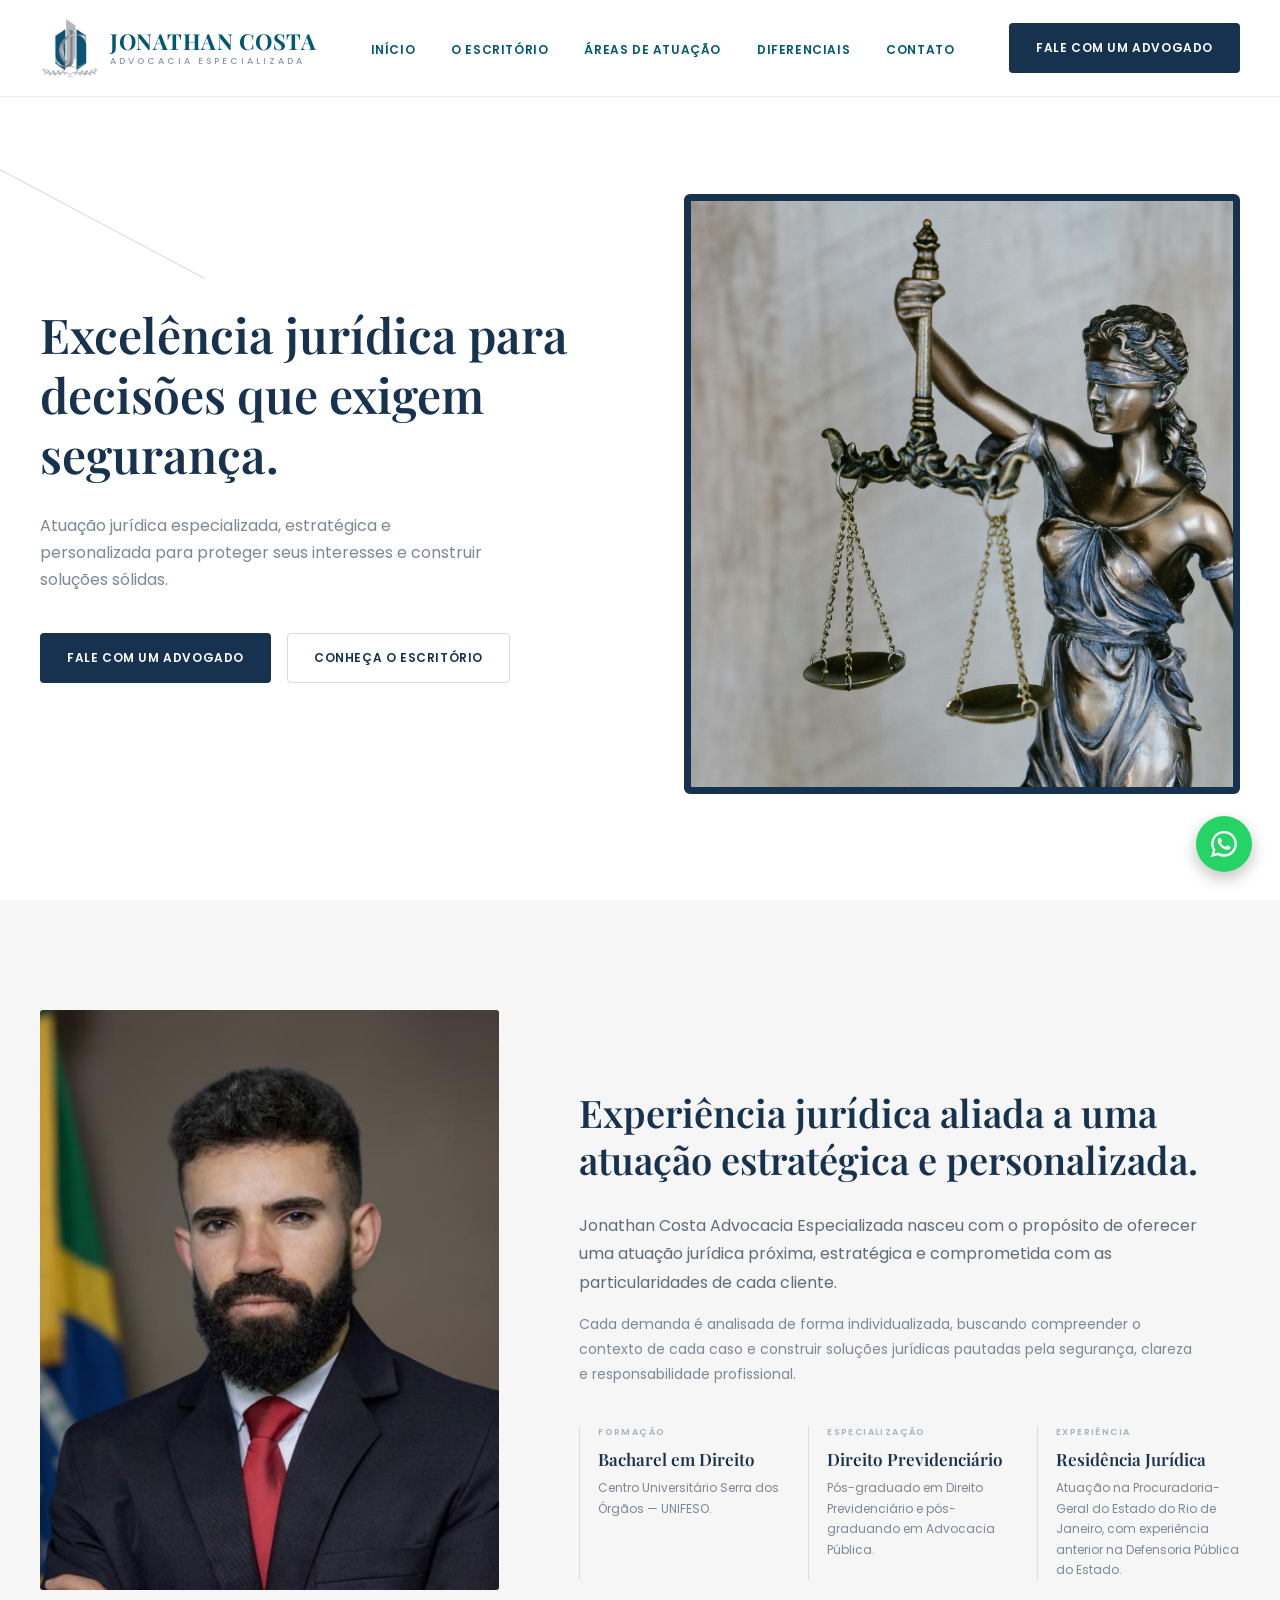
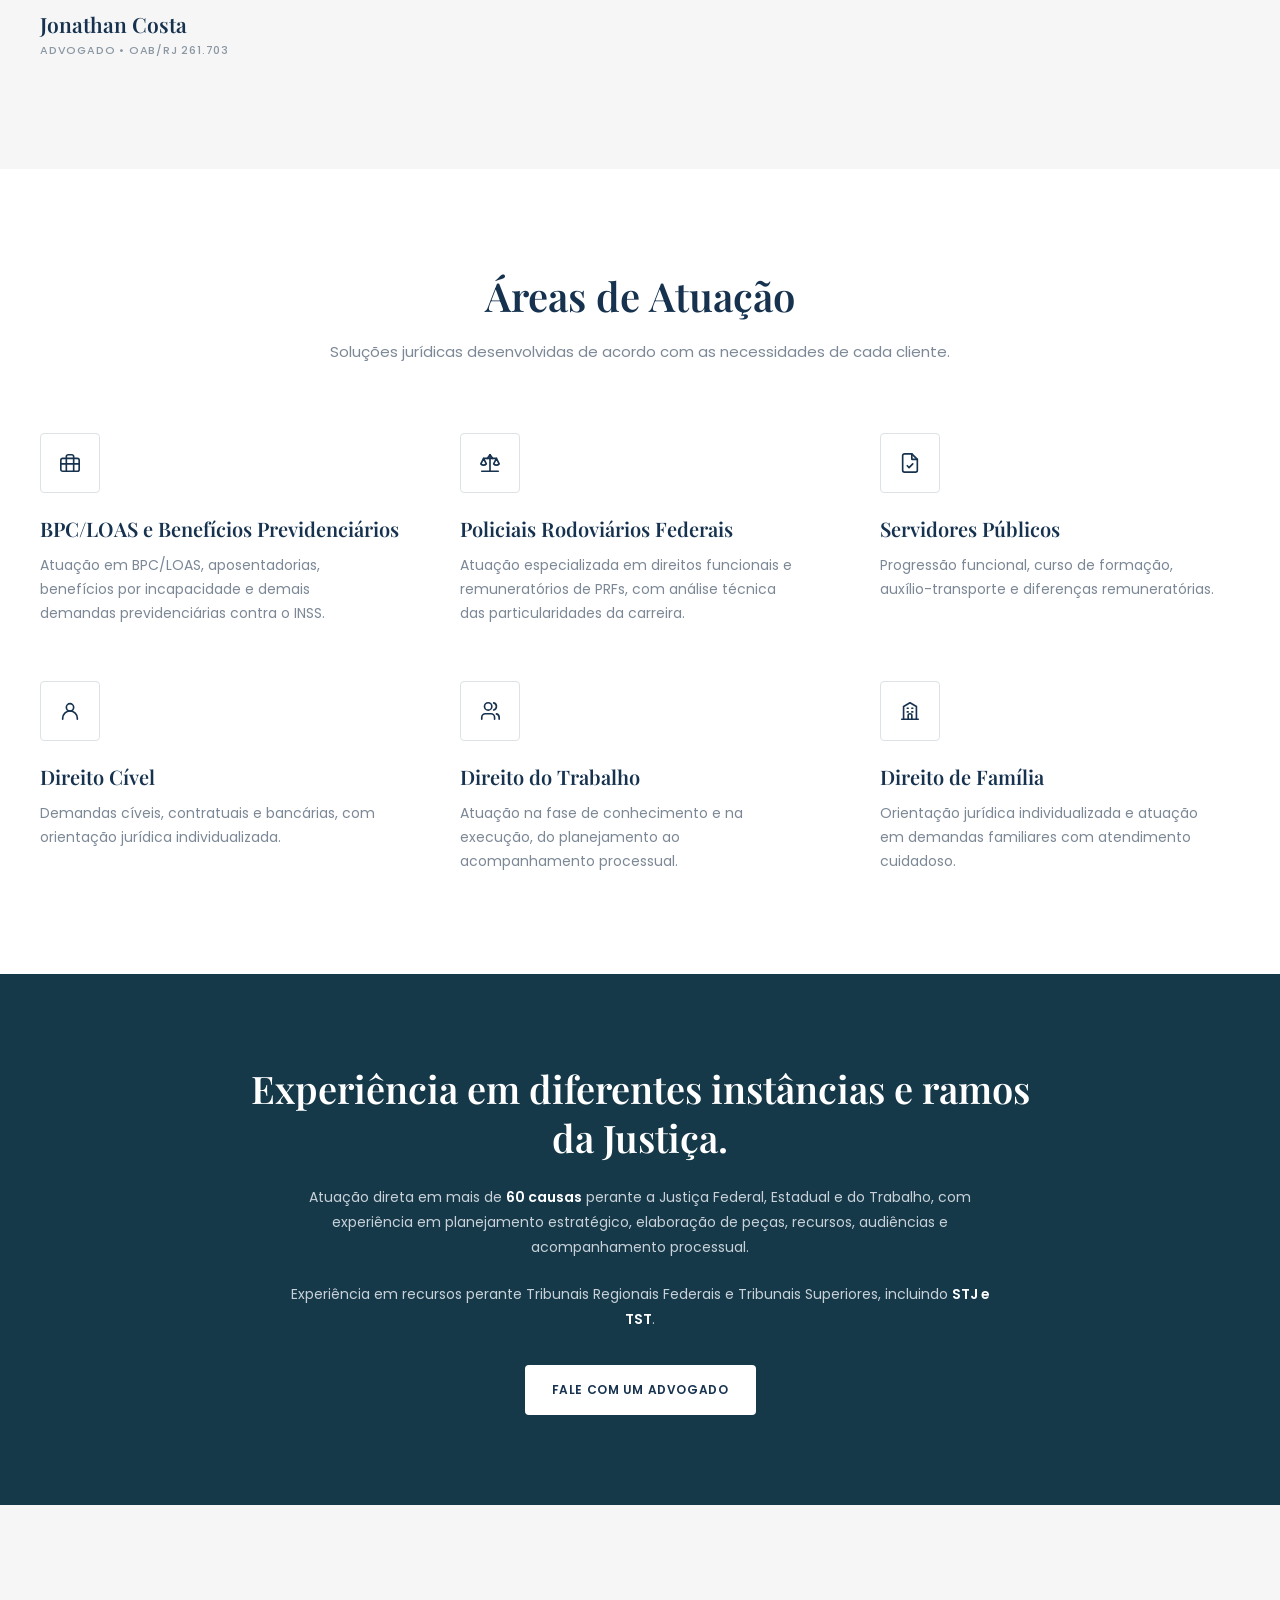
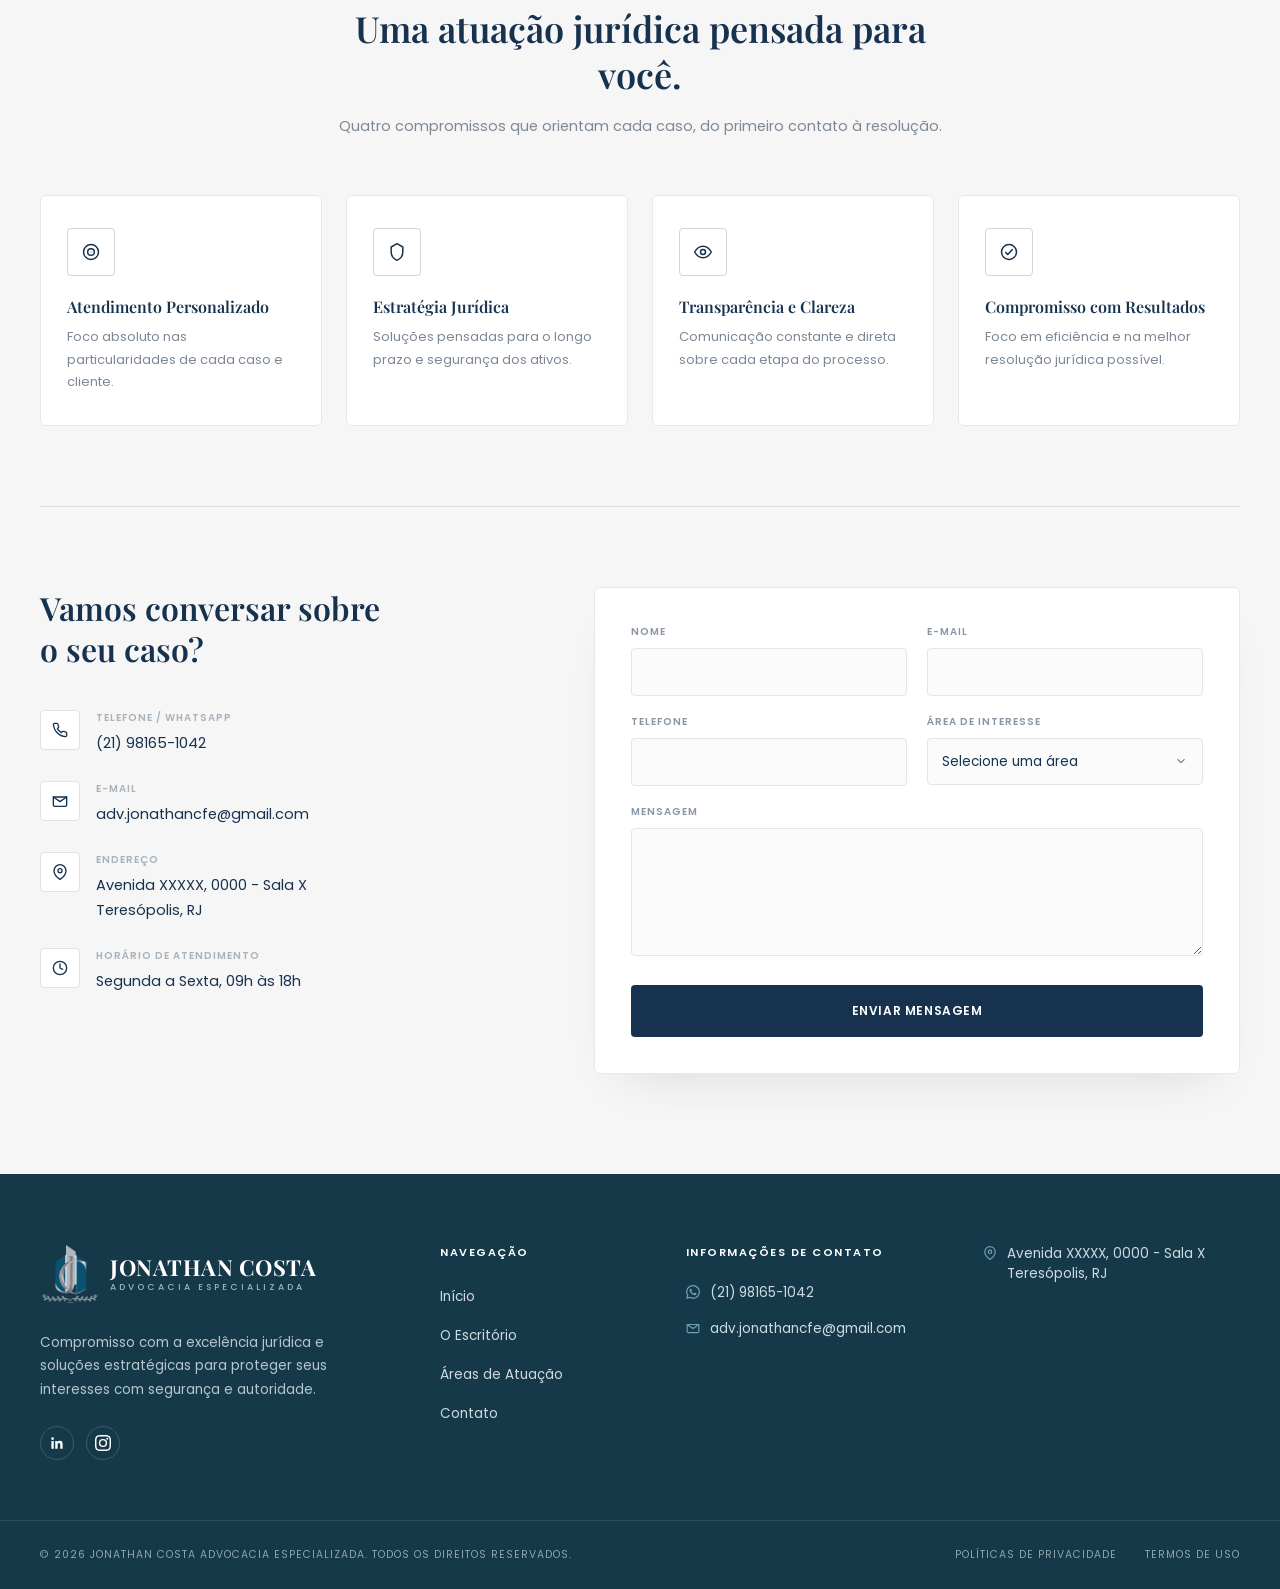
==== commit 18a7f7fb: "Atualização de cores" ====
--- a/index.html
+++ b/index.html
@@ -132,7 +132,7 @@
                         <h3>BPC/LOAS e Benefícios Previdenciários</h3>
                         <p>Atuação em BPC/LOAS, aposentadorias, benefícios por incapacidade e demais demandas
                             previdenciárias contra o INSS.</p>
-                        <a href="#contato" class="area-link">Saiba Mais</a>
+
                     </article>
 
                     <article class="area-card">
@@ -151,7 +151,7 @@
                         <h3>Policiais Rodoviários Federais</h3>
                         <p>Atuação especializada em direitos funcionais e remuneratórios de PRFs, com análise técnica
                             das particularidades da carreira.</p>
-                        <a href="#contato" class="area-link">Saiba Mais</a>
+
                     </article>
 
                     <article class="area-card">
@@ -165,7 +165,7 @@
                         </div>
                         <h3>Servidores Públicos</h3>
                         <p>Progressão funcional, curso de formação, auxílio-transporte e diferenças remuneratórias.</p>
-                        <a href="#contato" class="area-link">Saiba Mais</a>
+
                     </article>
 
                     <article class="area-card">
@@ -178,7 +178,7 @@
                         </div>
                         <h3>Direito Cível</h3>
                         <p>Demandas cíveis, contratuais e bancárias, com orientação jurídica individualizada.</p>
-                        <a href="#contato" class="area-link">Saiba Mais</a>
+
                     </article>
 
                     <article class="area-card">
@@ -194,7 +194,7 @@
                         <h3>Direito do Trabalho</h3>
                         <p>Atuação na fase de conhecimento e na execução, do planejamento ao acompanhamento processual.
                         </p>
-                        <a href="#contato" class="area-link">Saiba Mais</a>
+
                     </article>
 
                     <article class="area-card">
@@ -210,10 +210,10 @@
                                 <path d="M10 21v-4a2 2 0 0 1 2-2 2 2 0 0 1 2 2v4" />
                             </svg>
                         </div>
-                        <h3>DDireito de Família</h3>
+                        <h3>Direito de Família</h3>
                         <p>Orientação jurídica individualizada e atuação em demandas familiares com atendimento
                             cuidadoso.</p>
-                        <a href="#contato" class="area-link">Saiba Mais</a>
+
                     </article>
                 </div>
             </div>
@@ -237,6 +237,11 @@
                         Experiência em recursos perante Tribunais Regionais Federais
                         e Tribunais Superiores, incluindo <strong>STJ e TST</strong>.
                     </p>
+
+                    <a href="#contato" class="btn btn-cta">
+                        Fale com um Advogado
+                    </a>
+                </div>
 
             </div>
         </section>
@@ -317,7 +322,8 @@
                                 </span>
                                 <div>
                                     <span class="contact-info-label">Telefone / WhatsApp</span>
-                                    <a href="https://wa.me/5521981651042" target="_blank" rel="noopener">(21) 98165-1042</a>
+                                    <a href="https://wa.me/5521981651042" target="_blank" rel="noopener">(21)
+                                        98165-1042</a>
                                 </div>
                             </li>
 
@@ -346,7 +352,8 @@
                                 </span>
                                 <div>
                                     <span class="contact-info-label">Endereço</span>
-                                    <span class="contact-info-text">Avenida XXXXX, 0000 - Sala X<br />Teresópolis, RJ</span>
+                                    <span class="contact-info-text">Avenida XXXXX, 0000 - Sala X<br />Teresópolis,
+                                        RJ</span>
                                 </div>
                             </li>
 
@@ -421,8 +428,22 @@
             .then((html) => {
                 document.getElementById("header-placeholder").innerHTML = html;
                 initMenuToggle();
+                updateHeaderHeightVar();
             })
             .catch((err) => console.error("Erro ao carregar o header:", err));
+
+        // Mede a altura real do header e expõe como --header-height,
+        // usada pelo .hero para fechar 100vh (header + hero) no desktop
+        function updateHeaderHeightVar() {
+            const headerPlaceholder = document.getElementById("header-placeholder");
+            if (!headerPlaceholder) return;
+            document.documentElement.style.setProperty(
+                "--header-height",
+                headerPlaceholder.offsetHeight + "px"
+            );
+        }
+
+        window.addEventListener("resize", updateHeaderHeightVar);
 
         // Carrega o footer.html dentro do #footer-placeholder
         fetch("/components/footer.html")
--- a/css/index.css
+++ b/css/index.css
@@ -100,13 +100,15 @@
 
 .hero-media {
   position: relative;
+  height: 600px;
 }
 
 .hero-media img {
   width: 100%;
-  height: 560px;
+  height: 600px;
   object-fit: cover;
   border-radius: 6px;
+  border: 7px solid #16324f;
 }
 
 /* Decorative diagonal line accents, echoing the original layout */
@@ -158,6 +160,23 @@
   }
 }
 
+/* Desktop: hero ocupa 100vh menos a altura real do header (definida via JS em --header-height) */
+@media (min-width: 961px) {
+  .hero {
+    min-height: calc(100vh - var(--header-height, 96px));
+    display: flex;
+    align-items: center;
+  }
+
+  .hero-container {
+    width: 100%;
+  }
+
+  .hero-media img {
+    height: 100%;
+  }
+}
+
 /* ===== ABOUT / O ADVOGADO ===== */
 
 .about {
@@ -721,7 +740,7 @@
 }
 
 .differential-item:hover {
-  border-color: #c98a4b;
+  border-color: #16324f;
   transform: translateY(-3px);
   box-shadow: 0 14px 30px -18px rgba(22, 50, 79, 0.25);
 }
@@ -732,9 +751,9 @@
   justify-content: center;
   width: 48px;
   height: 48px;
-  border: 1px solid rgba(201, 138, 75, 0.35);
+  border: 1px solid rgba(22, 50, 79, 0.2);
   border-radius: 4px;
-  color: #c98a4b;
+  color: #16324f;
   margin-bottom: 20px;
 }
 
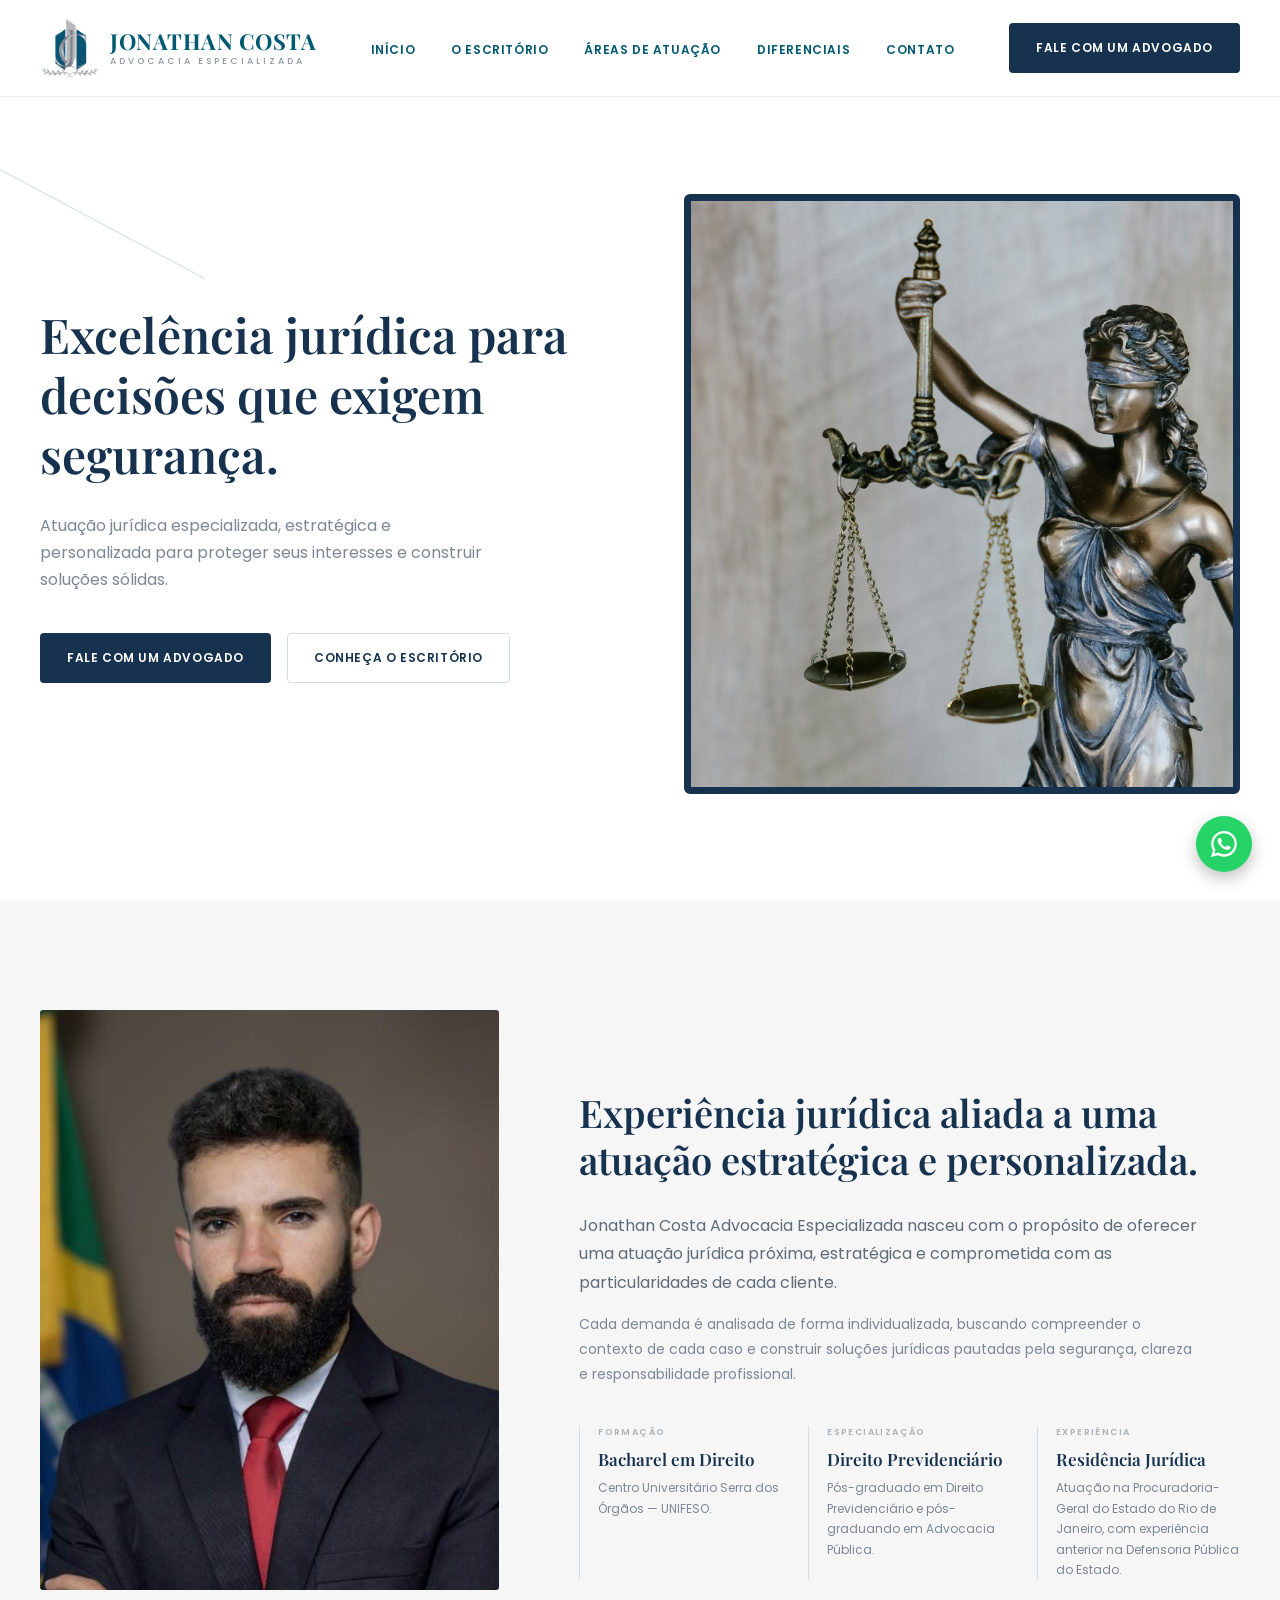
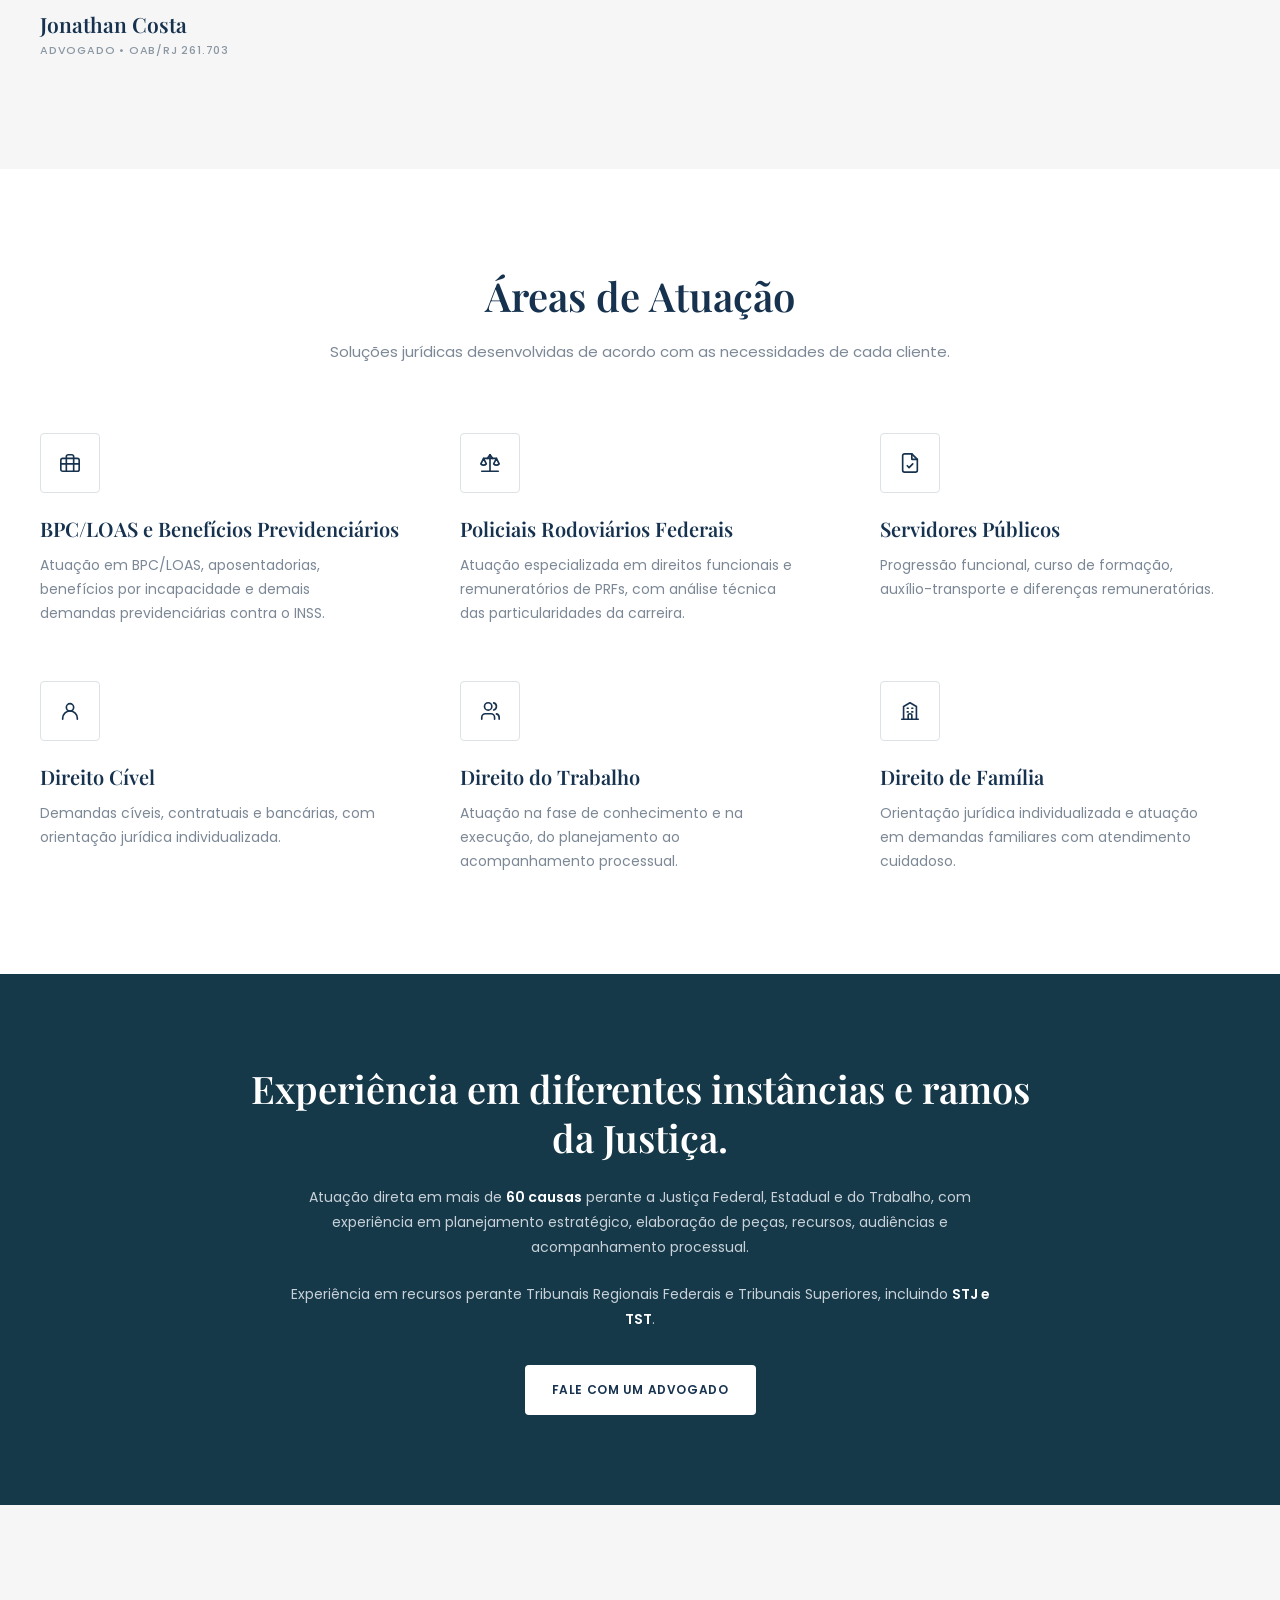
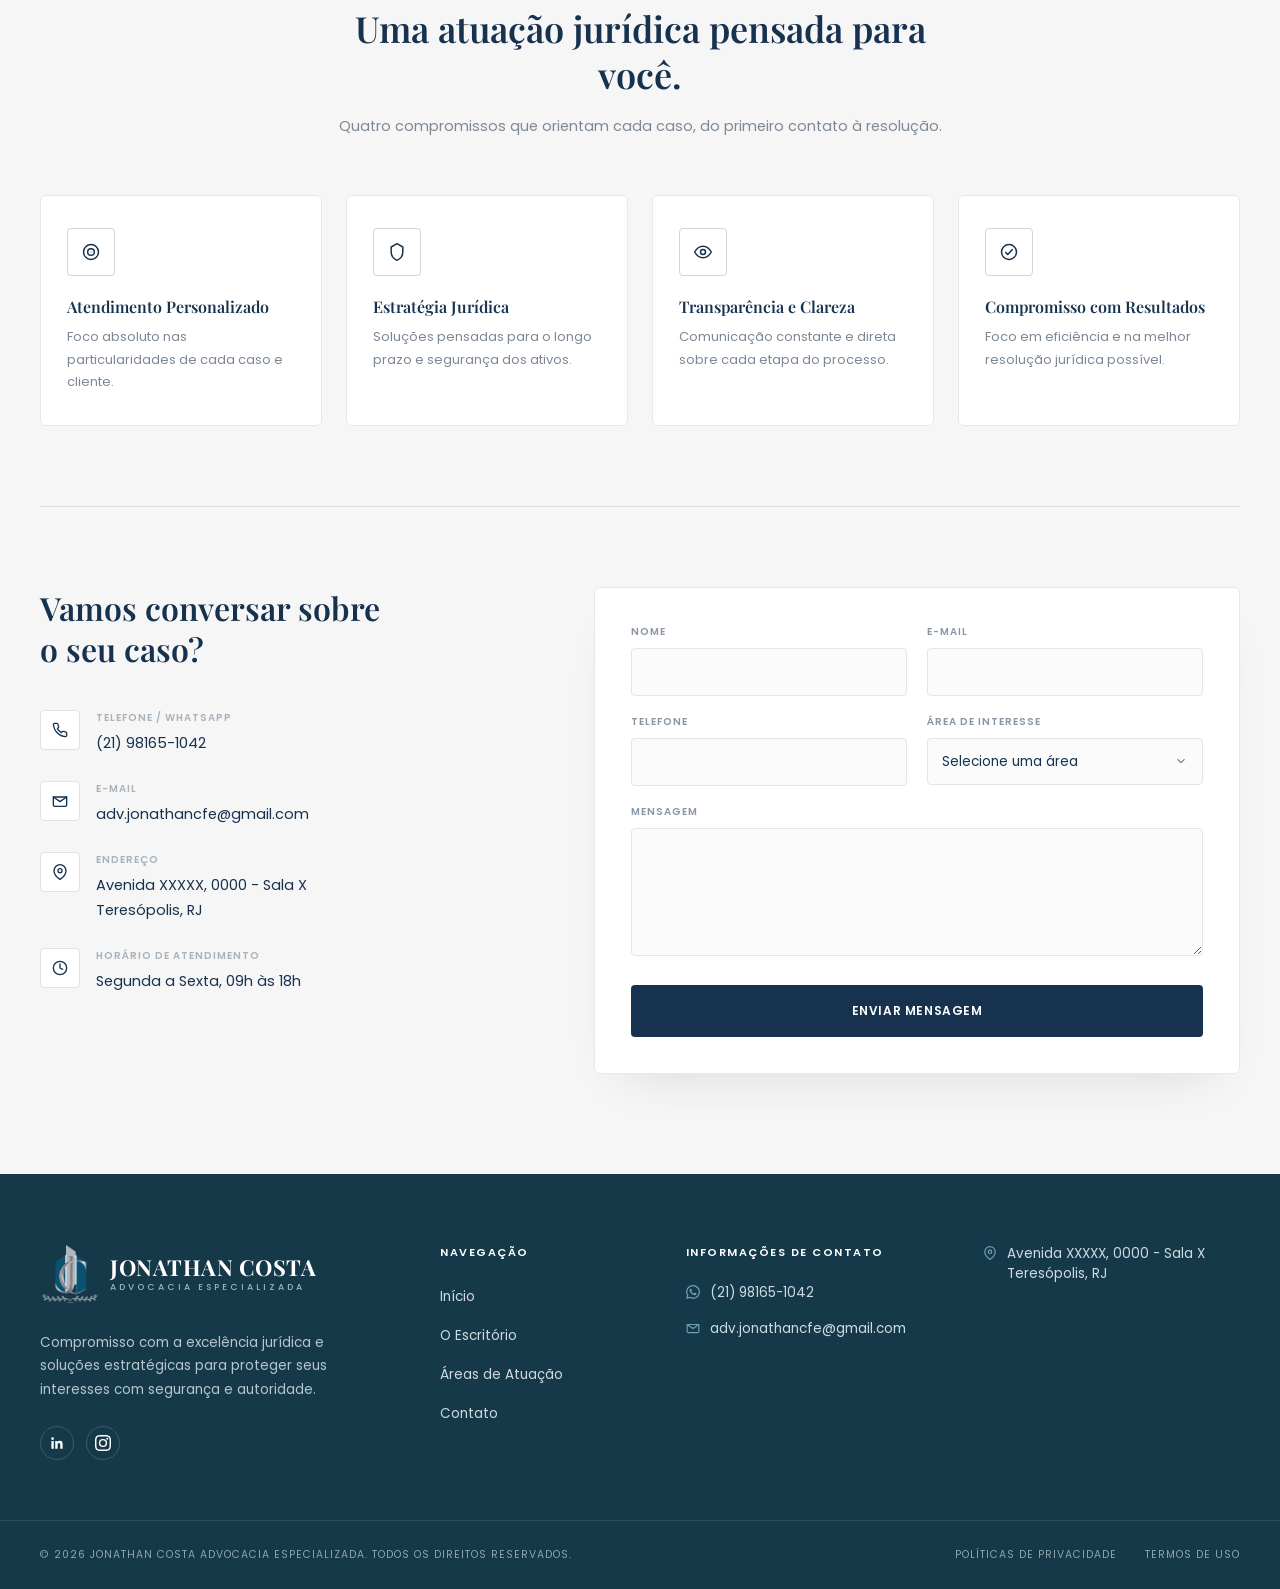
==== commit d3abce3e: "Inclusão de pequenas animações" ====
--- a/index.html
+++ b/index.html
@@ -18,6 +18,8 @@
     <link rel="stylesheet" href="/css/header.css" />
     <link rel="stylesheet" href="/css/index.css" />
     <link rel="stylesheet" href="/css/footer.css" />
+
+    <link rel="stylesheet" href="/css/animations.css" />
 </head>
 
 <body>
@@ -467,6 +469,8 @@
         }
 
     </script>
+
+    <script src="/js/animations.js"></script>
 </body>
 
 </html>
--- a/css/animations.css
+++ b/css/animations.css
@@ -0,0 +1,242 @@
+/* ===========================================================
+   ANIMATIONS & TRANSITIONS
+   Importe este arquivo DEPOIS do index.css:
+   <link rel="stylesheet" href="/css/animations.css" />
+   =========================================================== */
+
+/* ---------- Reduz movimento para quem prefere (acessibilidade) ---------- */
+@media (prefers-reduced-motion: reduce) {
+  *,
+  *::before,
+  *::after {
+    animation-duration: 0.001ms !important;
+    animation-iteration-count: 1 !important;
+    transition-duration: 0.001ms !important;
+    scroll-behavior: auto !important;
+  }
+}
+
+html {
+  scroll-behavior: smooth;
+}
+
+/* ===========================================================
+   1) REVEAL ON SCROLL
+   Adicione a classe "reveal" em qualquer elemento que deve
+   aparecer suavemente quando entra na tela. O JS (animations.js)
+   adiciona "is-visible" via IntersectionObserver.
+   Modificadores opcionais: reveal--left / reveal--right / reveal--scale
+   =========================================================== */
+.reveal {
+  opacity: 0;
+  transform: translateY(28px);
+  transition: opacity 0.7s cubic-bezier(0.16, 1, 0.3, 1),
+    transform 0.7s cubic-bezier(0.16, 1, 0.3, 1);
+  will-change: opacity, transform;
+}
+
+.reveal.is-visible {
+  opacity: 1;
+  transform: translateY(0);
+}
+
+.reveal--left {
+  transform: translateX(-32px);
+}
+.reveal--left.is-visible {
+  transform: translateX(0);
+}
+
+.reveal--right {
+  transform: translateX(32px);
+}
+.reveal--right.is-visible {
+  transform: translateX(0);
+}
+
+.reveal--scale {
+  transform: scale(0.94);
+}
+.reveal--scale.is-visible {
+  transform: scale(1);
+}
+
+/* Stagger automático para grids/listas: adicione "reveal-group" no container
+   e "reveal" em cada filho — o JS calcula o delay de cada item. */
+.reveal-group .reveal {
+  transition-delay: var(--reveal-delay, 0s);
+}
+
+/* ===========================================================
+   2) HERO — entrada suave no load (não depende de scroll)
+   =========================================================== */
+.hero-content h1,
+.hero-subtitle,
+.hero-actions {
+  opacity: 0;
+  animation: heroFadeUp 0.8s cubic-bezier(0.16, 1, 0.3, 1) forwards;
+}
+
+.hero-content h1 {
+  animation-delay: 0.05s;
+}
+.hero-subtitle {
+  animation-delay: 0.2s;
+}
+.hero-actions {
+  animation-delay: 0.35s;
+}
+
+.hero-media {
+  opacity: 0;
+  transform: scale(1.04);
+  animation: heroImageIn 1s cubic-bezier(0.16, 1, 0.3, 1) forwards;
+  animation-delay: 0.1s;
+}
+
+@keyframes heroFadeUp {
+  from {
+    opacity: 0;
+    transform: translateY(18px);
+  }
+  to {
+    opacity: 1;
+    transform: translateY(0);
+  }
+}
+
+@keyframes heroImageIn {
+  from {
+    opacity: 0;
+    transform: scale(1.04);
+  }
+  to {
+    opacity: 1;
+    transform: scale(1);
+  }
+}
+
+/* ===========================================================
+   3) MICRO-INTERAÇÕES — hover mais vivo nos elementos existentes
+   =========================================================== */
+
+/* Botões: leve elevação + escala no hover/active */
+.btn {
+  transition: background 0.25s ease, color 0.25s ease,
+    border-color 0.25s ease, transform 0.2s ease, box-shadow 0.25s ease;
+}
+
+.btn:hover {
+  transform: translateY(-2px);
+  box-shadow: 0 12px 24px -14px rgba(22, 50, 79, 0.35);
+}
+
+.btn:active {
+  transform: translateY(0);
+  box-shadow: none;
+}
+
+/* Cards de áreas de atuação */
+.area-card {
+  transition: transform 0.3s cubic-bezier(0.16, 1, 0.3, 1);
+}
+
+.area-card:hover {
+  transform: translateY(-6px);
+}
+
+.area-icon {
+  transition: background 0.25s ease, color 0.25s ease,
+    border-color 0.25s ease, transform 0.3s ease;
+}
+
+.area-card:hover .area-icon {
+  background: #16324f;
+  color: #ffffff;
+  border-color: #16324f;
+  transform: rotate(-6deg) scale(1.05);
+}
+
+/* Diferenciais (já tinham hover; deixamos o ícone acompanhar) */
+.differential-icon {
+  transition: background 0.25s ease, color 0.25s ease,
+    border-color 0.25s ease, transform 0.3s ease;
+}
+
+.differential-item:hover .differential-icon {
+  background: #16324f;
+  color: #ffffff;
+  transform: scale(1.08);
+}
+
+/* Foto "Sobre" — leve zoom no hover */
+.about-photo-wrapper {
+  overflow: hidden;
+}
+
+.about-photo-wrapper img {
+  transition: transform 0.6s cubic-bezier(0.16, 1, 0.3, 1);
+}
+
+.about-photo-wrapper:hover img {
+  transform: scale(1.04);
+}
+
+/* Links de contato */
+.contact-info-list a {
+  transition: color 0.2s ease, transform 0.2s ease;
+  display: inline-block;
+}
+
+.contact-info-list a:hover {
+  transform: translateX(3px);
+}
+
+.contact-info-icon {
+  transition: background 0.25s ease, color 0.25s ease, transform 0.25s ease;
+}
+
+.contact-info-list li:hover .contact-info-icon {
+  background: #16324f;
+  color: #ffffff;
+  transform: scale(1.05);
+}
+
+/* Inputs do formulário: leve "respiro" ao focar */
+.form-group input,
+.form-group select,
+.form-group textarea {
+  transition: border-color 0.2s ease, background 0.2s ease,
+    box-shadow 0.2s ease;
+}
+
+.form-group input:focus,
+.form-group select:focus,
+.form-group textarea:focus {
+  box-shadow: 0 0 0 3px rgba(22, 50, 79, 0.1);
+}
+
+/* Botão de envio: feedback de clique */
+.form-submit:active {
+  transform: scale(0.98);
+}
+
+/* ===========================================================
+   4) NÚMEROS/DESTAQUES — pequeno "pop" para "60 causas", "STJ e TST" etc.
+   Opcional: envolva o número em <span class="pop"> no HTML.
+   =========================================================== */
+.experience-content strong.pop {
+  display: inline-block;
+  animation: pop 0.5s cubic-bezier(0.34, 1.56, 0.64, 1) both;
+}
+
+@keyframes pop {
+  0% {
+    transform: scale(0.85);
+    opacity: 0;
+  }
+  100% {
+    transform: scale(1);
+    opacity: 1;
+  }
+}
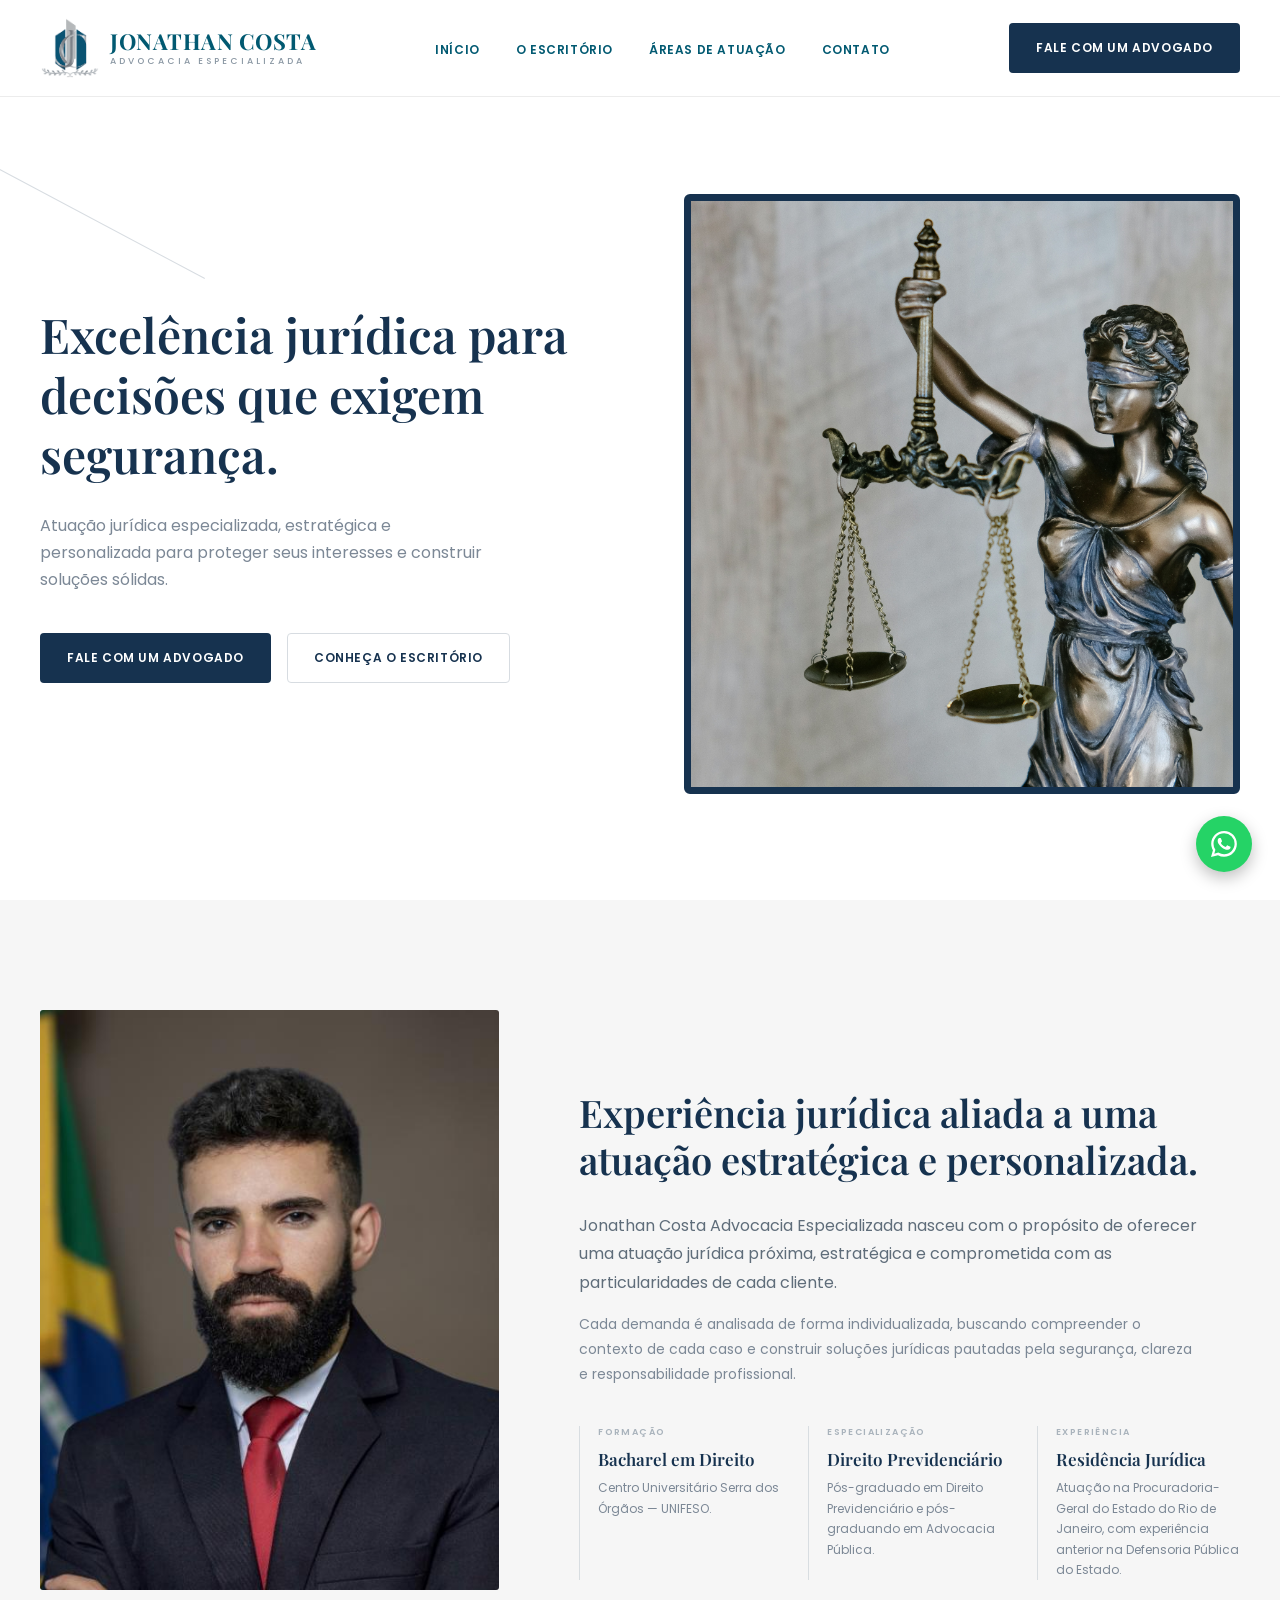
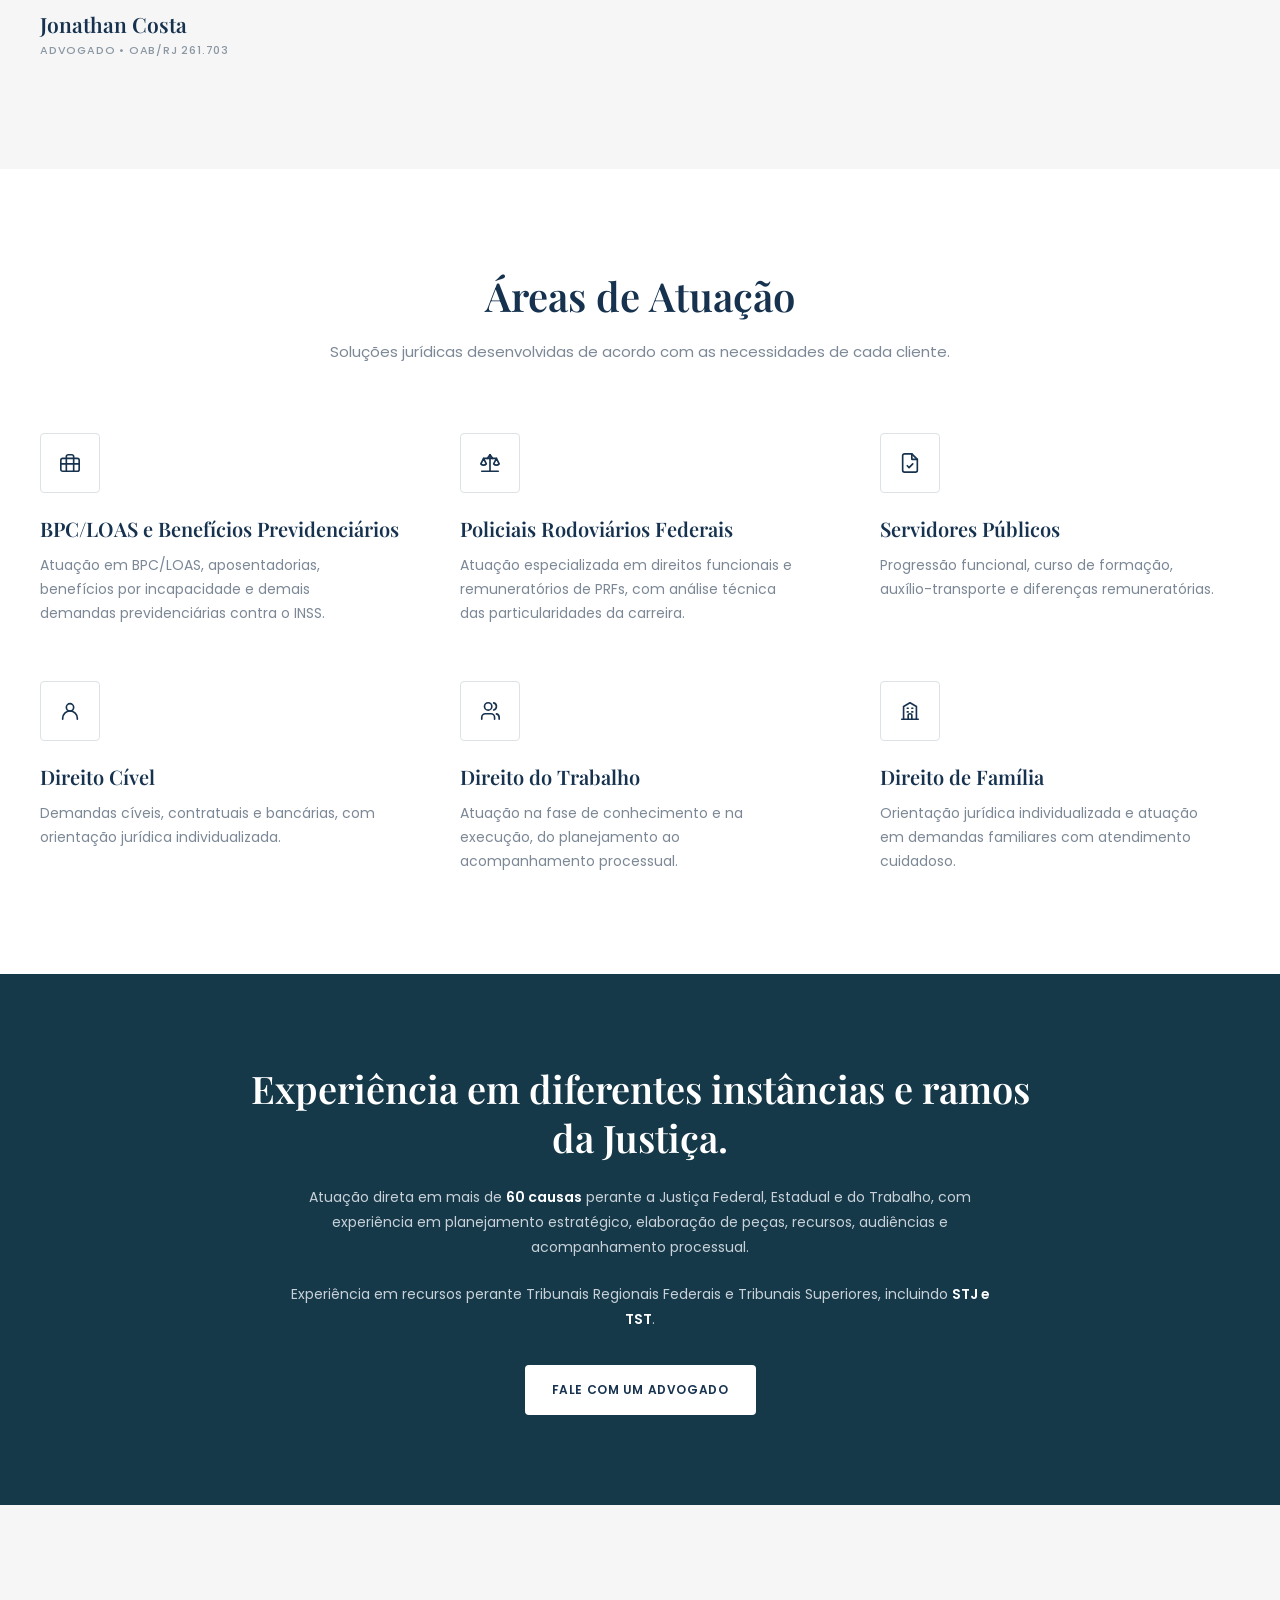
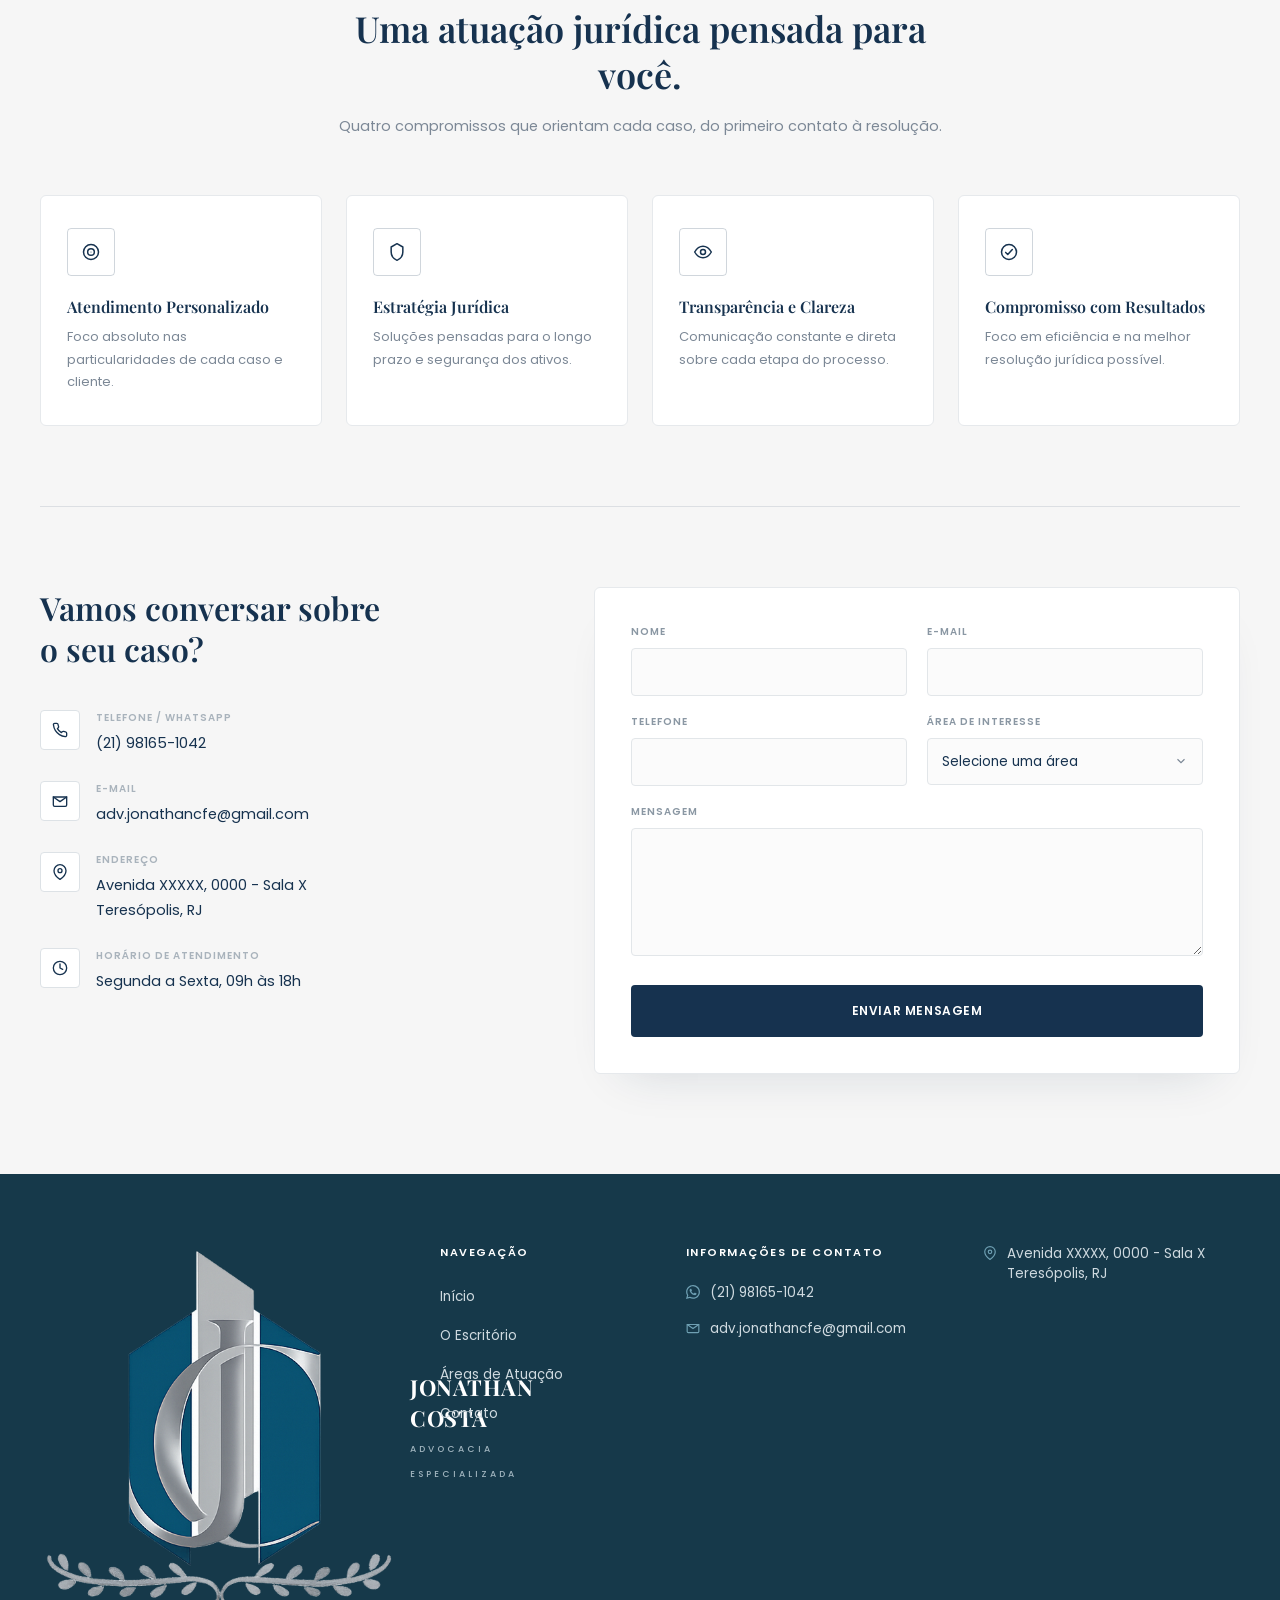
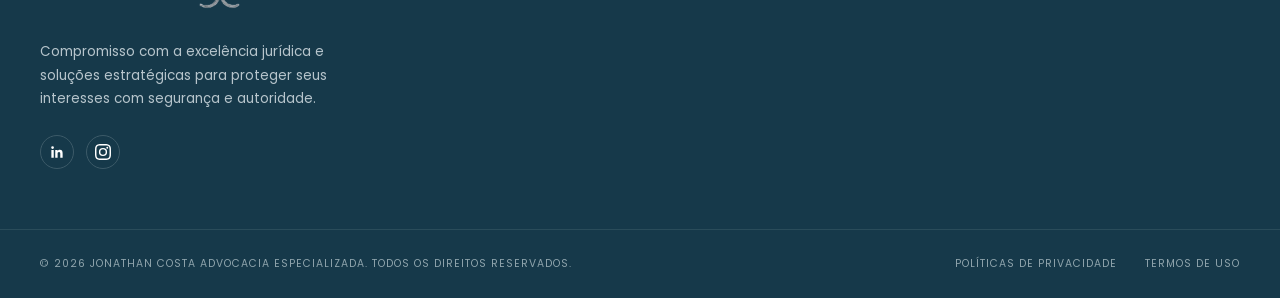
==== commit e2a56c27: "Atualização do header" ====
--- a/index.html
+++ b/index.html
@@ -14,11 +14,9 @@
 
     <link rel="icon" type="image/png" href="/photos/favicon.png">
 
-
     <link rel="stylesheet" href="/css/header.css" />
     <link rel="stylesheet" href="/css/index.css" />
     <link rel="stylesheet" href="/css/footer.css" />
-
     <link rel="stylesheet" href="/css/animations.css" />
 </head>
 
--- a/css/header.css
+++ b/css/header.css
@@ -1,5 +1,5 @@
 /* ===== HEADER ===== */
-.site-header {
+.hdr {
   position: sticky;
   top: 0;
   z-index: 100;
@@ -7,7 +7,7 @@
   border-bottom: 1px solid #ececec;
 }
 
-.header-container {
+.hdr-container {
   max-width: 1280px;
   margin: 0 auto;
   padding: 18px 40px;
@@ -18,27 +18,26 @@
 }
 
 /* Logo */
-.logo {
+.hdr-logo {
   display: flex;
   align-items: center;
   gap: 10px;
   text-decoration: none;
 }
 
-.logo-icon {
+.hdr-logo-icon {
   height: 60px;
   width: 60px;
   object-fit: contain;
 }
 
-.logo-text {
+.hdr-logo-text {
   display: flex;
   flex-direction: column;
   line-height: 1.1;
 }
 
-
-.logo-name {
+.hdr-logo-name {
   font-family: "Playfair Display", serif;
   font-size: 22px;
   font-weight: 700;
@@ -46,7 +45,7 @@
   letter-spacing: 0.5px;
 }
 
-.logo-tagline {
+.hdr-logo-tagline {
   font-family: "Poppins", sans-serif;
   font-size: 9px;
   font-weight: 500;
@@ -56,13 +55,13 @@
 }
 
 /* Nav */
-.main-nav {
+.hdr-nav {
   flex: 1;
   display: flex;
   justify-content: center;
 }
 
-.main-nav ul {
+.hdr-nav ul {
   display: flex;
   list-style: none;
   gap: 36px;
@@ -70,7 +69,7 @@
   padding: 0;
 }
 
-.main-nav a {
+.hdr-nav a {
   font-family: "Poppins", sans-serif;
   font-size: 12px;
   font-weight: 600;
@@ -81,19 +80,59 @@
   transition: color 0.2s ease;
 }
 
-.main-nav a:hover,
-.main-nav a:focus-visible {
+.hdr-nav a:hover,
+.hdr-nav a:focus-visible {
   color: #c98a4b;
 }
 
-/* CTA button in header */
-.header-cta {
+/* Botão do header — independente do .btn do index.css */
+.hdr-btn {
+  display: inline-flex;
+  align-items: center;
+  justify-content: center;
+  padding: 15px 26px;
+  font-family: "Poppins", sans-serif;
+  font-size: 12px;
+  font-weight: 600;
+  letter-spacing: 0.6px;
+  text-transform: uppercase;
+  text-decoration: none;
+  border-radius: 4px;
+  border: 1px solid transparent;
+  cursor: pointer;
+  background: #16324f;
+  color: #ffffff;
+  transition: background 0.2s ease, transform 0.2s ease, box-shadow 0.2s ease;
+}
+
+.hdr-btn:hover {
+  background: #0e2237;
+  transform: translateY(-2px);
+  box-shadow: 0 12px 24px -14px rgba(22, 50, 79, 0.35);
+}
+
+.hdr-btn:active {
+  transform: translateY(0);
+  box-shadow: none;
+}
+
+/* CTA no desktop */
+.hdr-cta {
   flex-shrink: 0;
   white-space: nowrap;
 }
 
-/* Mobile menu toggle */
-.menu-toggle {
+/* CTA duplicado dentro do menu — só aparece no mobile */
+.hdr-nav-cta-item {
+  display: none;
+}
+
+.hdr-btn--nav {
+  width: 100%;
+}
+
+/* Botão de abrir menu mobile */
+.hdr-toggle {
   display: none;
   flex-direction: column;
   justify-content: space-between;
@@ -105,7 +144,7 @@
   padding: 0;
 }
 
-.menu-toggle span {
+.hdr-toggle span {
   display: block;
   height: 2px;
   width: 100%;
@@ -115,7 +154,7 @@
 
 /* ===== Responsive ===== */
 @media (max-width: 960px) {
-  .main-nav {
+  .hdr-nav {
     position: absolute;
     top: 100%;
     left: 0;
@@ -125,28 +164,33 @@
     display: none;
   }
 
-  .main-nav.open {
+  .hdr-nav.open {
     display: block;
   }
 
-  .main-nav ul {
+  .hdr-nav ul {
     flex-direction: column;
     align-items: center;
     gap: 20px;
     padding: 24px 0;
   }
 
-  .header-cta {
+  .hdr-cta {
     display: none;
   }
 
-  .menu-toggle {
+  .hdr-nav-cta-item {
+    display: block;
+    margin-top: 4px;
+  }
+
+  .hdr-toggle {
     display: flex;
   }
 }
 
 @media (max-width: 600px) {
-  .header-container {
+  .hdr-container {
     padding: 16px 20px;
   }
 }
